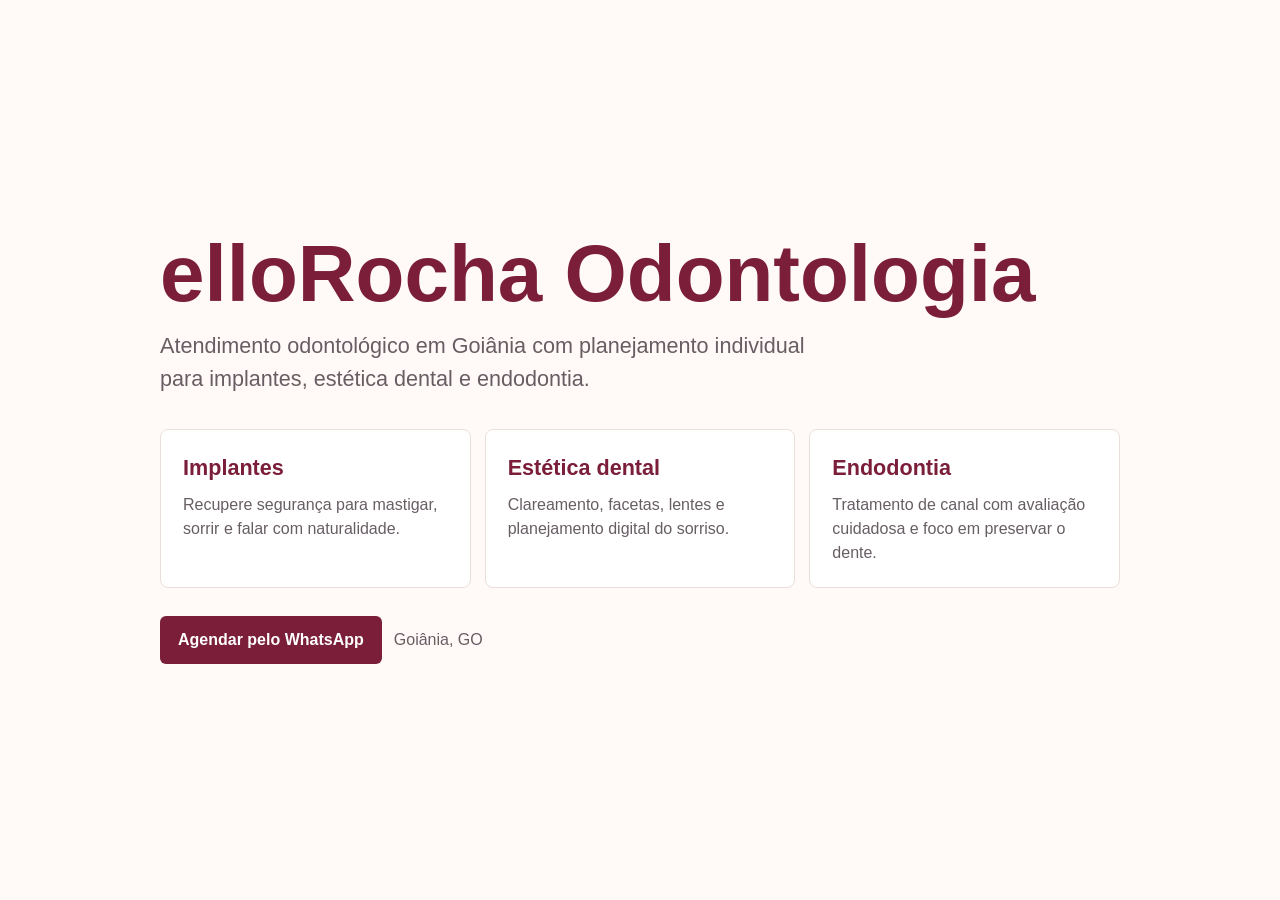
==== index.html @ 97b20702 "Initial site landing pages" ====
<!doctype html>
<html lang="pt-BR">
<head>
  <meta charset="utf-8">
  <meta name="viewport" content="width=device-width, initial-scale=1">
  <title>elloRocha Odontologia</title>
  <meta name="description" content="Clínica odontológica elloRocha. Agende sua avaliação para implantes, estética dental ou endodontia.">
  <style>
    :root {
      --wine: #7b1e3a;
      --gold: #9b8d2a;
      --ink: #211820;
      --muted: #675e64;
      --paper: #fffaf8;
      --line: #eadfdb;
    }

    * {
      box-sizing: border-box;
    }

    body {
      margin: 0;
      font-family: Arial, Helvetica, sans-serif;
      color: var(--ink);
      background: var(--paper);
      line-height: 1.5;
    }

    main {
      min-height: 100vh;
      display: grid;
      place-items: center;
      padding: 40px 20px;
    }

    .shell {
      width: min(960px, 100%);
    }

    .brand {
      color: var(--wine);
      font-size: clamp(2.25rem, 7vw, 5rem);
      line-height: .95;
      margin: 0 0 18px;
      letter-spacing: 0;
    }

    .lead {
      max-width: 680px;
      color: var(--muted);
      font-size: clamp(1.05rem, 2vw, 1.35rem);
      margin: 0 0 34px;
    }

    .grid {
      display: grid;
      grid-template-columns: repeat(3, minmax(0, 1fr));
      gap: 14px;
      margin-bottom: 28px;
    }

    .service {
      display: block;
      min-height: 150px;
      padding: 22px;
      border: 1px solid var(--line);
      border-radius: 8px;
      color: inherit;
      text-decoration: none;
      background: #fff;
    }

    .service strong {
      display: block;
      color: var(--wine);
      font-size: 1.35rem;
      margin-bottom: 8px;
    }

    .service span {
      color: var(--muted);
    }

    .actions {
      display: flex;
      flex-wrap: wrap;
      gap: 12px;
      align-items: center;
    }

    .button {
      display: inline-flex;
      min-height: 48px;
      align-items: center;
      justify-content: center;
      padding: 12px 18px;
      border-radius: 6px;
      background: var(--wine);
      color: #fff;
      font-weight: 700;
      text-decoration: none;
    }

    .address {
      color: var(--muted);
      margin: 0;
    }

    @media (max-width: 760px) {
      .grid {
        grid-template-columns: 1fr;
      }

      .service {
        min-height: auto;
      }
    }
  </style>
</head>
<body>
  <main>
    <section class="shell" aria-labelledby="titulo">
      <h1 class="brand" id="titulo">elloRocha Odontologia</h1>
      <p class="lead">Atendimento odontológico em Goiânia com planejamento individual para implantes, estética dental e endodontia.</p>

      <nav class="grid" aria-label="Tratamentos">
        <a class="service" href="implante/">
          <strong>Implantes</strong>
          <span>Recupere segurança para mastigar, sorrir e falar com naturalidade.</span>
        </a>
        <a class="service" href="estetica/">
          <strong>Estética dental</strong>
          <span>Clareamento, facetas, lentes e planejamento digital do sorriso.</span>
        </a>
        <a class="service" href="endodontia/">
          <strong>Endodontia</strong>
          <span>Tratamento de canal com avaliação cuidadosa e foco em preservar o dente.</span>
        </a>
      </nav>

      <div class="actions">
        <a class="button" href="https://wa.me/5562999555900?text=Ol%C3%A1%2C%20vim%20pelo%20site%20da%20elloRocha%20e%20quero%20agendar%20uma%20avalia%C3%A7%C3%A3o.">Agendar pelo WhatsApp</a>
        <p class="address">Goiânia, GO</p>
      </div>
    </section>
  </main>
</body>
</html>
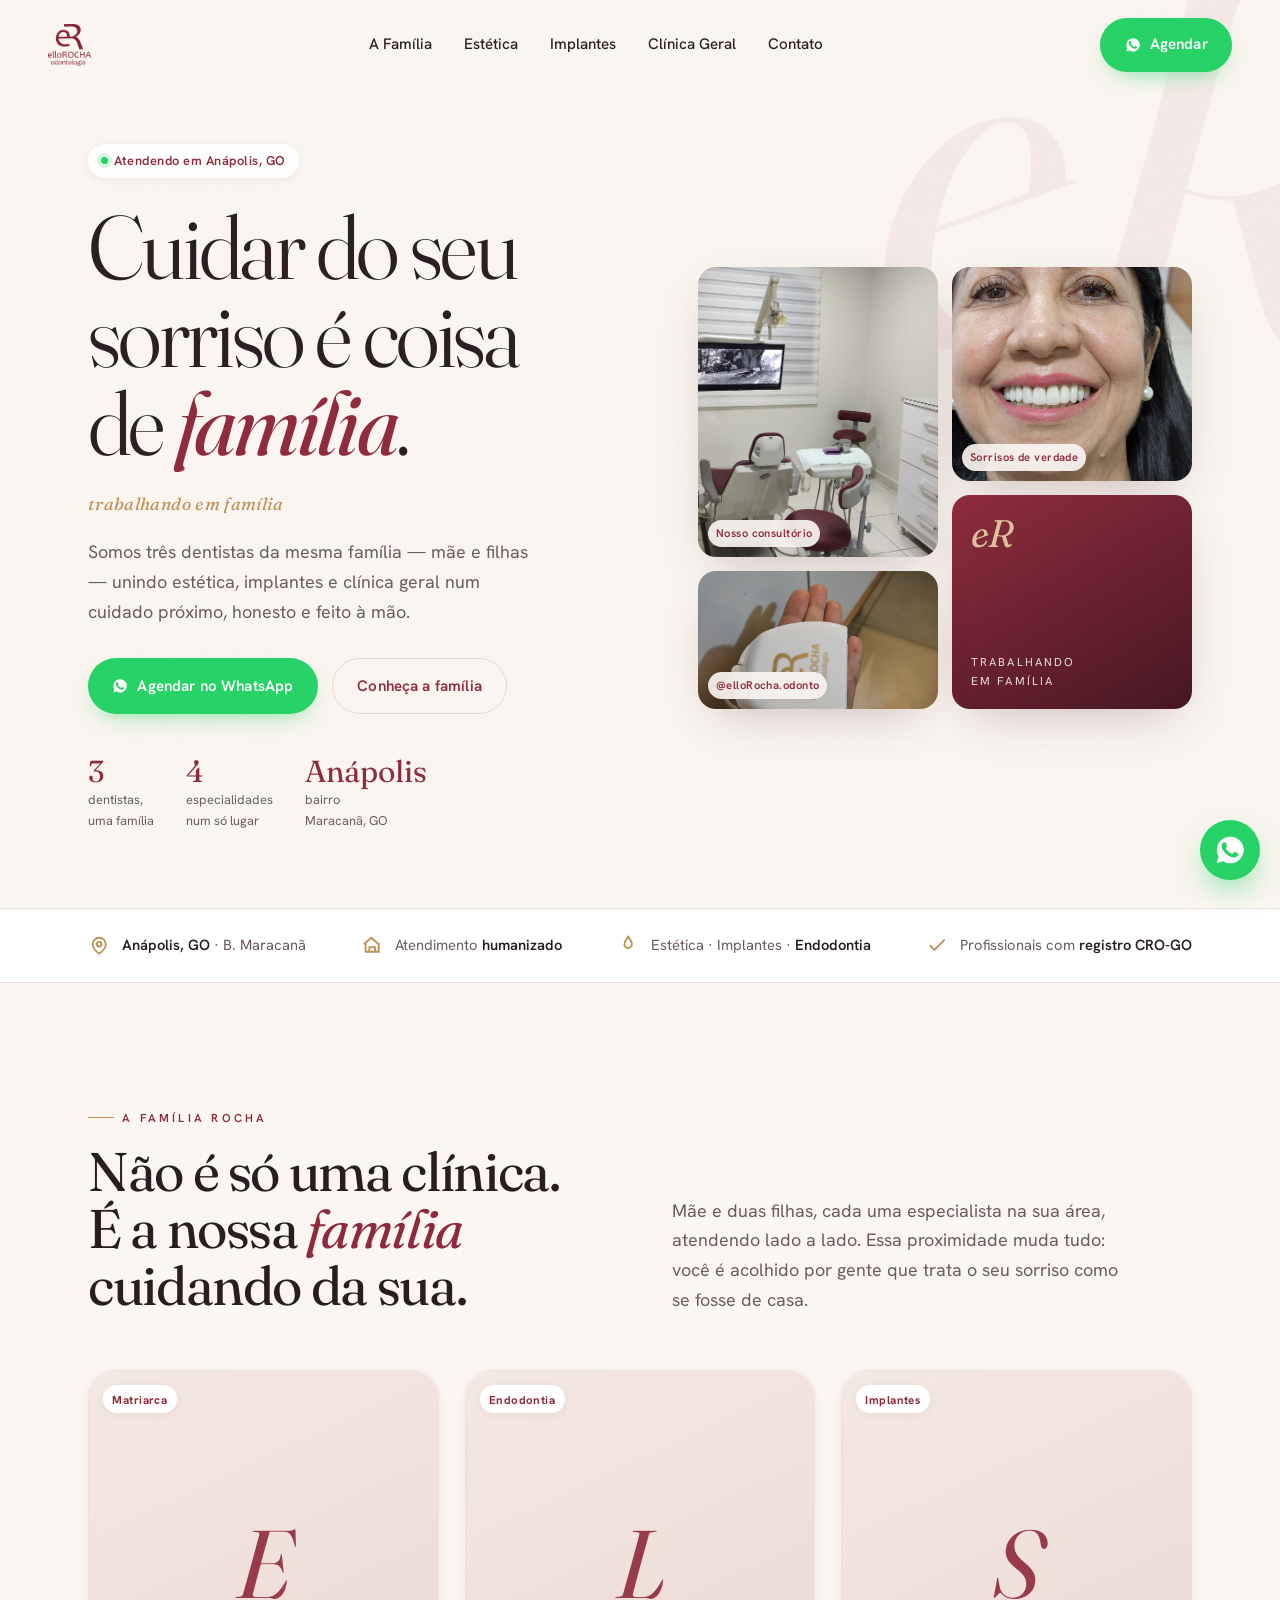
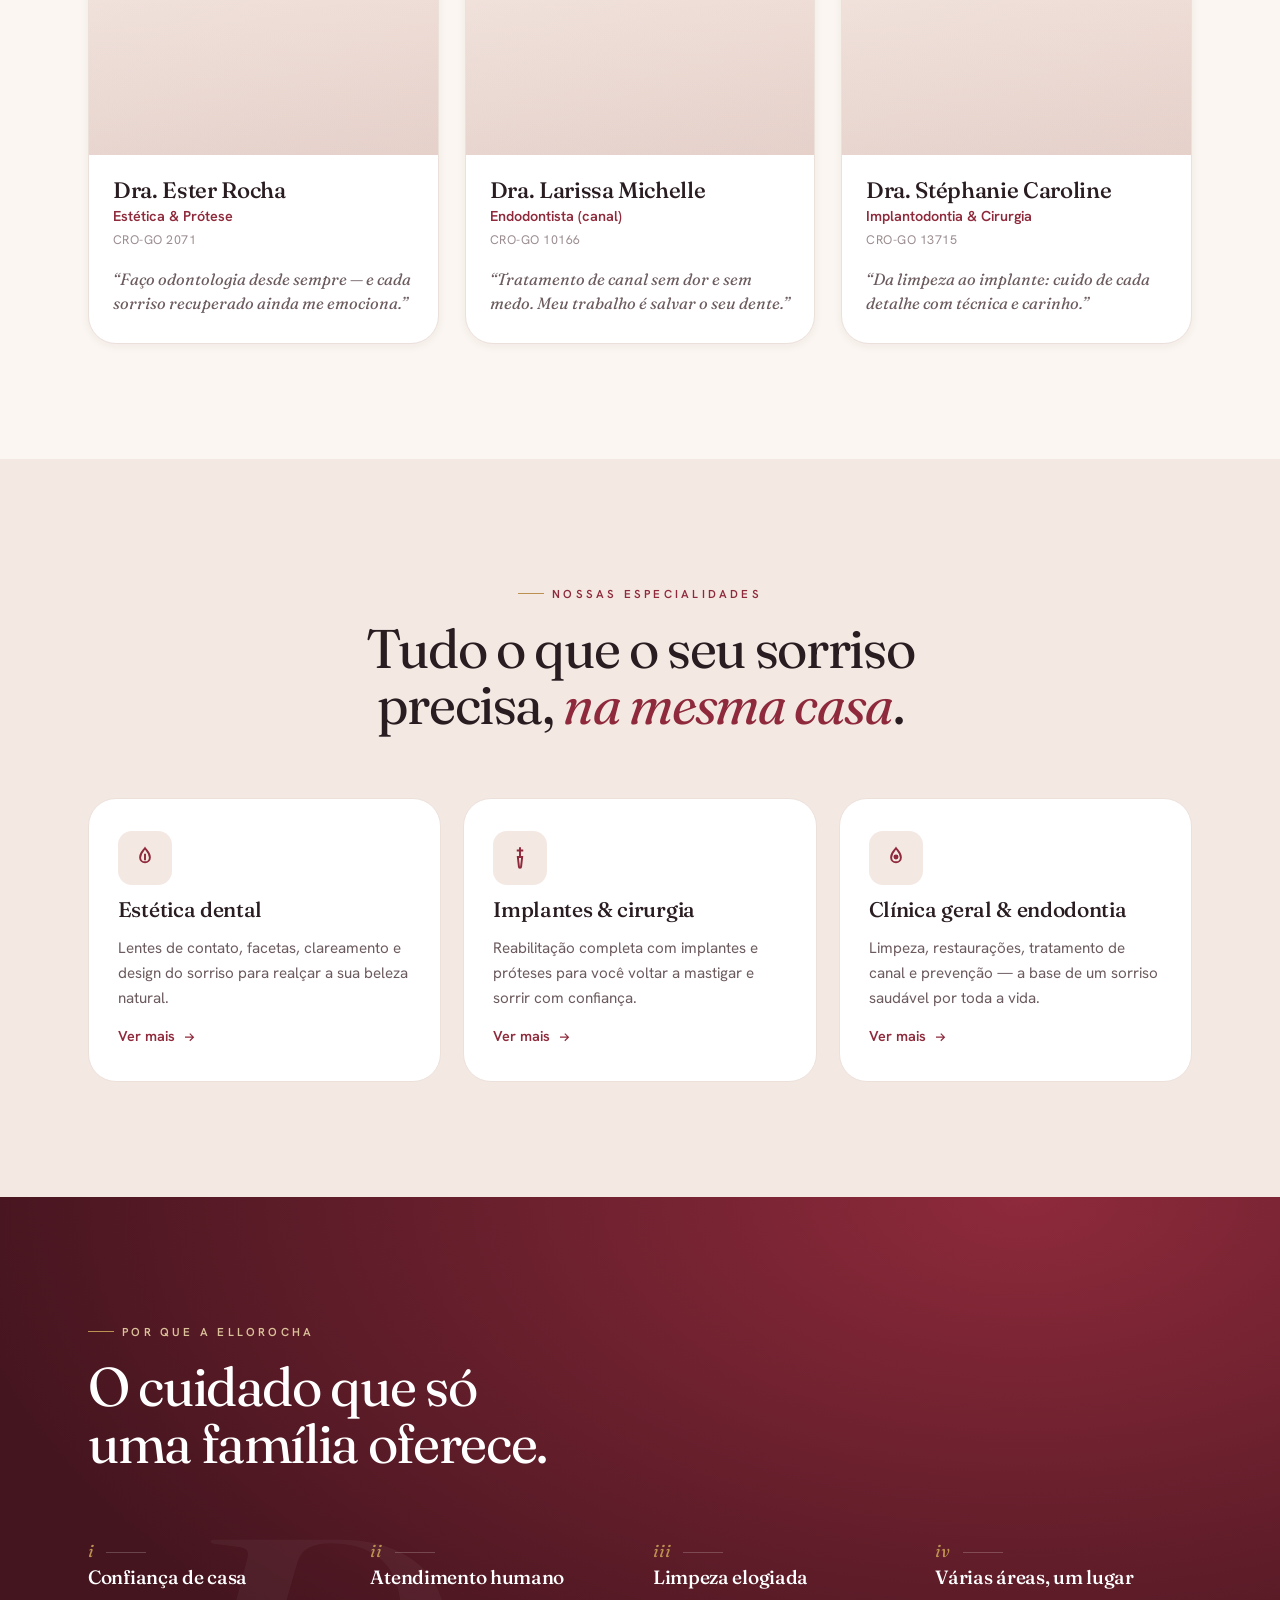
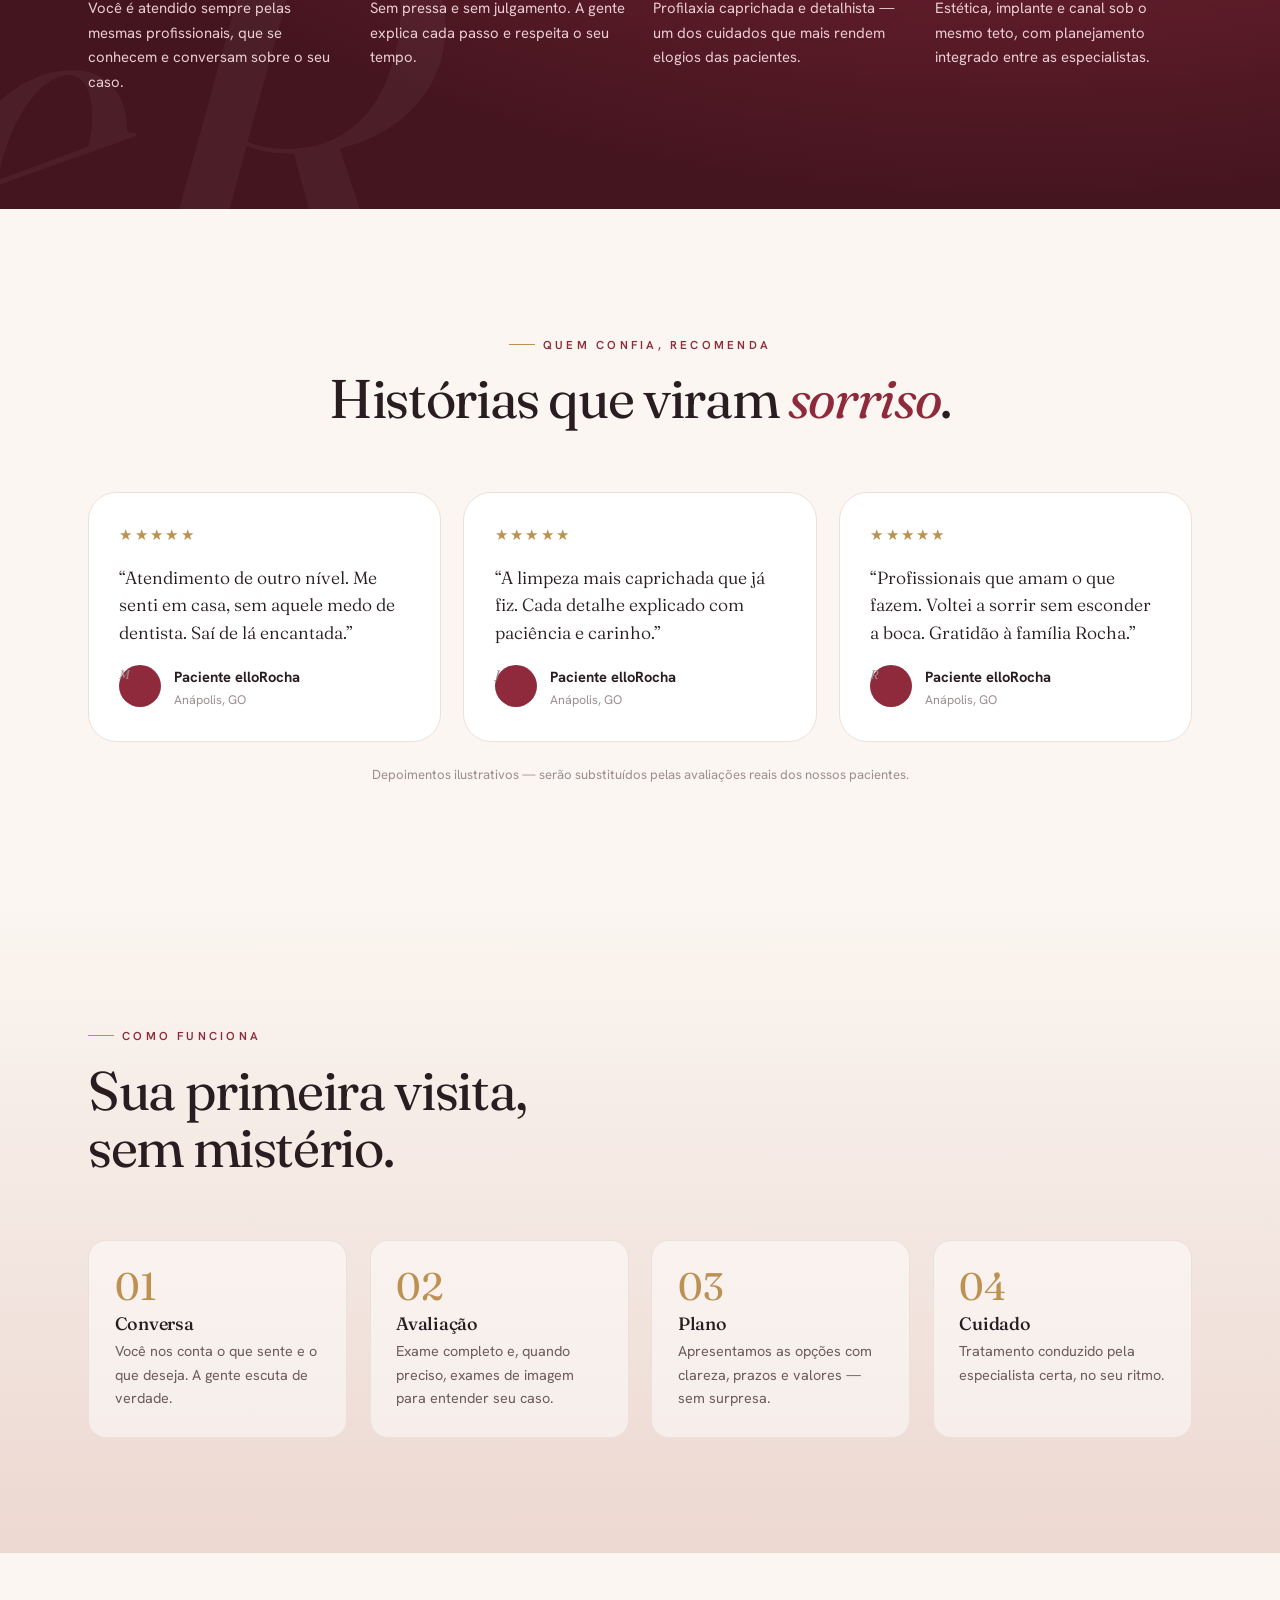
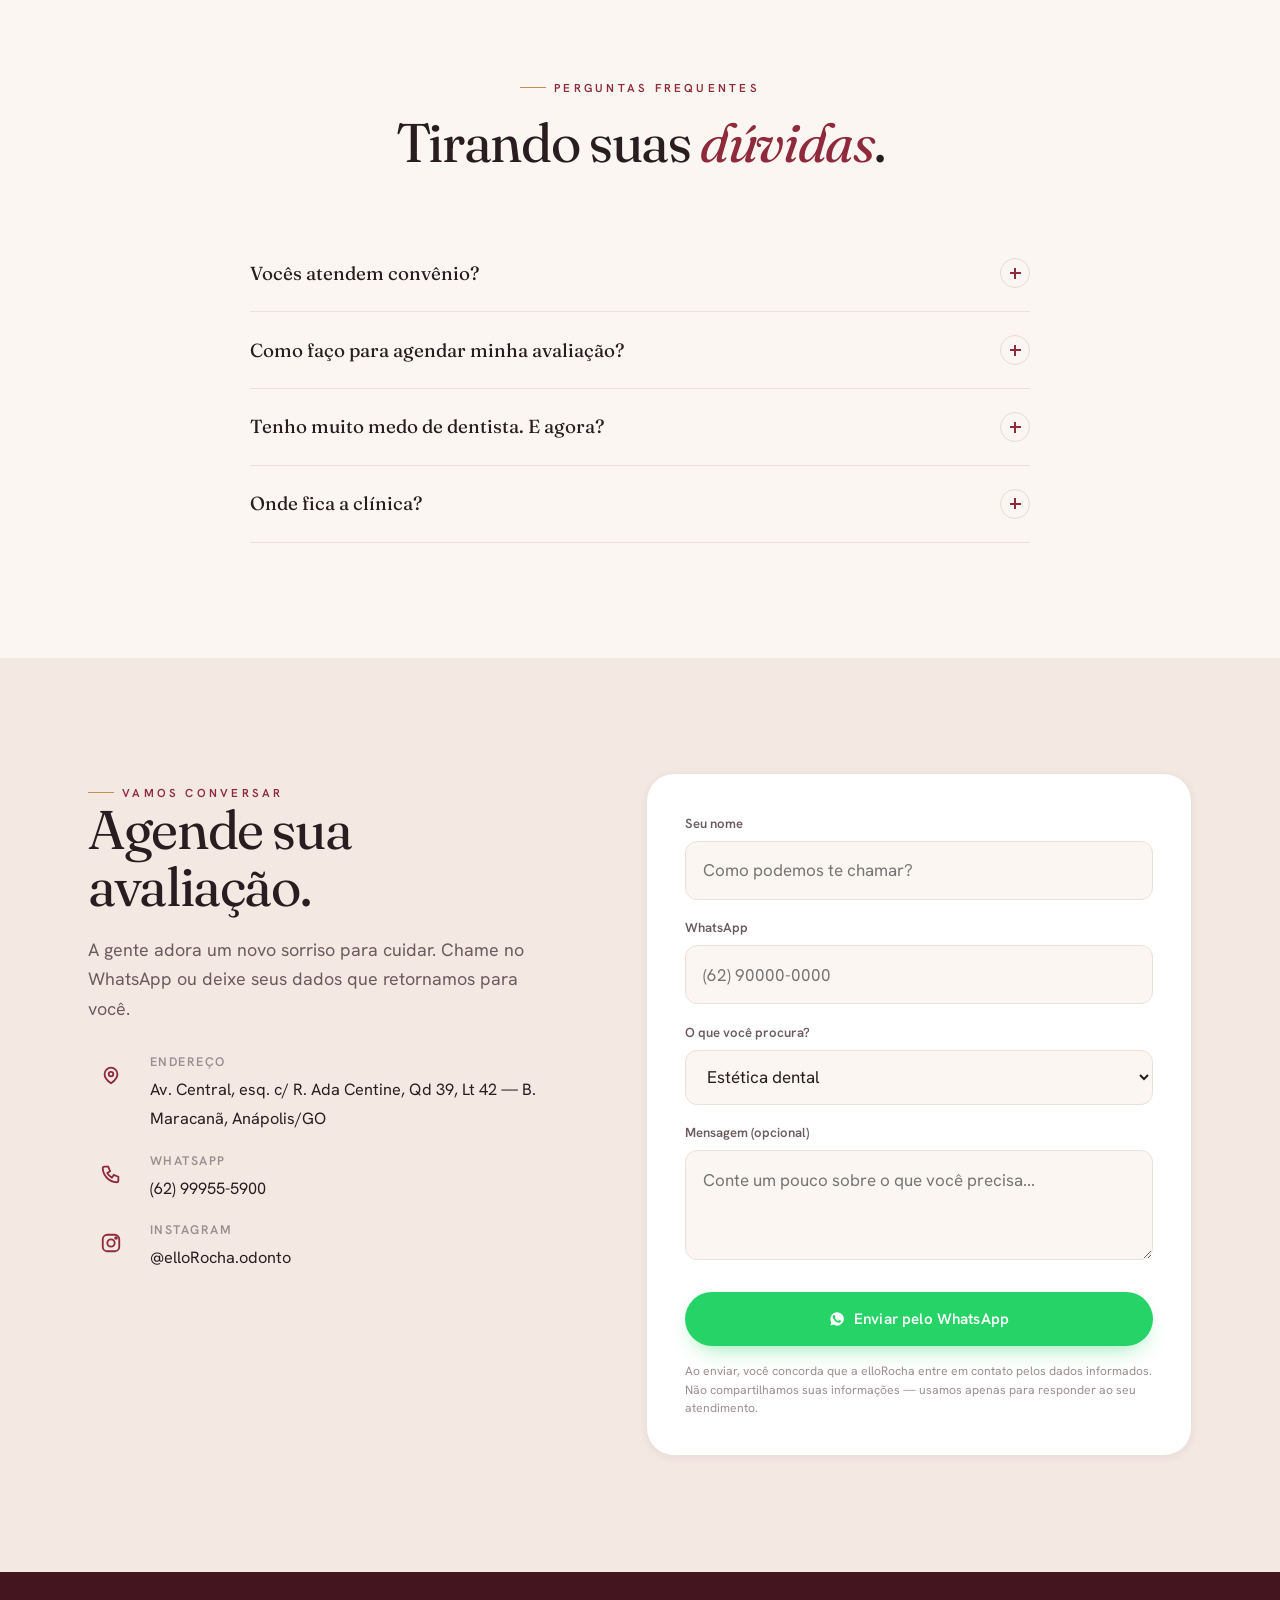
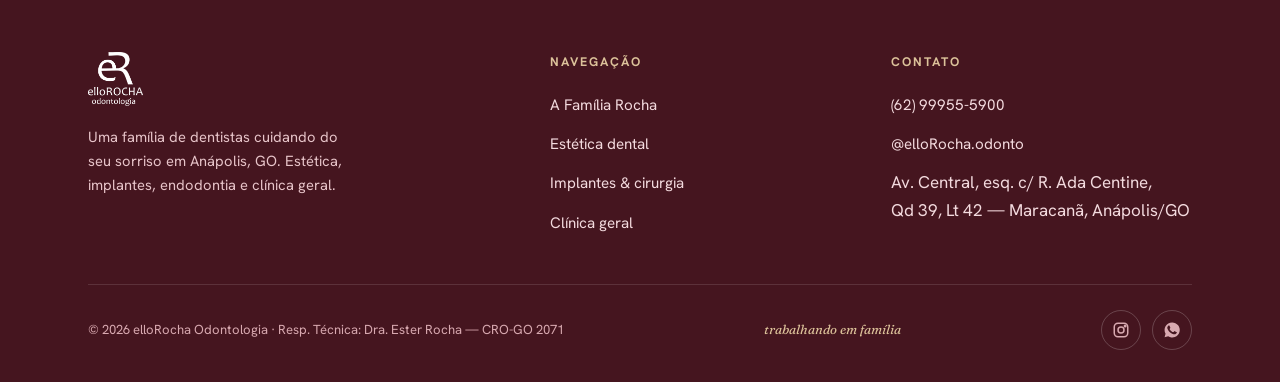
==== commit ec73e2ec: "Redesign completo do site elloRocha (boutique editorial) - Nova identidade: bordô + dourado + marfim" ====
--- a/index.html
+++ b/index.html
@@ -1,149 +1,365 @@
-<!doctype html>
+<!DOCTYPE html>
 <html lang="pt-BR">
 <head>
-  <meta charset="utf-8">
-  <meta name="viewport" content="width=device-width, initial-scale=1">
-  <title>elloRocha Odontologia</title>
-  <meta name="description" content="Clínica odontológica elloRocha. Agende sua avaliação para implantes, estética dental ou endodontia.">
-  <style>
-    :root {
-      --wine: #7b1e3a;
-      --gold: #9b8d2a;
-      --ink: #211820;
-      --muted: #675e64;
-      --paper: #fffaf8;
-      --line: #eadfdb;
-    }
-
-    * {
-      box-sizing: border-box;
-    }
-
-    body {
-      margin: 0;
-      font-family: Arial, Helvetica, sans-serif;
-      color: var(--ink);
-      background: var(--paper);
-      line-height: 1.5;
-    }
-
-    main {
-      min-height: 100vh;
-      display: grid;
-      place-items: center;
-      padding: 40px 20px;
-    }
-
-    .shell {
-      width: min(960px, 100%);
-    }
-
-    .brand {
-      color: var(--wine);
-      font-size: clamp(2.25rem, 7vw, 5rem);
-      line-height: .95;
-      margin: 0 0 18px;
-      letter-spacing: 0;
-    }
-
-    .lead {
-      max-width: 680px;
-      color: var(--muted);
-      font-size: clamp(1.05rem, 2vw, 1.35rem);
-      margin: 0 0 34px;
-    }
-
-    .grid {
-      display: grid;
-      grid-template-columns: repeat(3, minmax(0, 1fr));
-      gap: 14px;
-      margin-bottom: 28px;
-    }
-
-    .service {
-      display: block;
-      min-height: 150px;
-      padding: 22px;
-      border: 1px solid var(--line);
-      border-radius: 8px;
-      color: inherit;
-      text-decoration: none;
-      background: #fff;
-    }
-
-    .service strong {
-      display: block;
-      color: var(--wine);
-      font-size: 1.35rem;
-      margin-bottom: 8px;
-    }
-
-    .service span {
-      color: var(--muted);
-    }
-
-    .actions {
-      display: flex;
-      flex-wrap: wrap;
-      gap: 12px;
-      align-items: center;
-    }
-
-    .button {
-      display: inline-flex;
-      min-height: 48px;
-      align-items: center;
-      justify-content: center;
-      padding: 12px 18px;
-      border-radius: 6px;
-      background: var(--wine);
-      color: #fff;
-      font-weight: 700;
-      text-decoration: none;
-    }
-
-    .address {
-      color: var(--muted);
-      margin: 0;
-    }
-
-    @media (max-width: 760px) {
-      .grid {
-        grid-template-columns: 1fr;
-      }
-
-      .service {
-        min-height: auto;
-      }
-    }
-  </style>
+<meta charset="UTF-8">
+<meta name="viewport" content="width=device-width, initial-scale=1">
+<title>elloRocha Odontologia — Cuidado de família em Anápolis, GO</title>
+<meta name="description" content="elloRocha Odontologia: a família Rocha cuidando do seu sorriso em Anápolis. Estética dental, implantes, endodontia e clínica geral com atendimento humanizado.">
+<link rel="canonical" href="https://ellorocha.com.br/">
+<meta property="og:type" content="website">
+<meta property="og:title" content="elloRocha Odontologia — trabalhando em família">
+<meta property="og:description" content="Estética, implantes e clínica geral em Anápolis. Uma família de dentistas cuidando do seu sorriso.">
+<meta property="og:image" content="https://ellorocha.com.br/assets/img/logo-bordo.png">
+<meta property="og:locale" content="pt_BR">
+<link rel="icon" href="assets/img/favicon.svg" type="image/svg+xml">
+<link rel="preconnect" href="https://fonts.googleapis.com">
+<link rel="preconnect" href="https://fonts.gstatic.com" crossorigin>
+<link href="https://fonts.googleapis.com/css2?family=Fraunces:ital,opsz,wght@0,9..144,300..600;1,9..144,300..500&family=Hanken+Grotesk:wght@400;500;600;700&display=swap" rel="stylesheet">
+<link rel="stylesheet" href="assets/css/styles.css">
+<script type="application/ld+json">
+{
+  "@context":"https://schema.org",
+  "@type":"Dentist",
+  "name":"elloRocha Odontologia",
+  "image":"https://ellorocha.com.br/assets/img/logo-bordo.png",
+  "url":"https://ellorocha.com.br/",
+  "telephone":"+5562999555900",
+  "address":{
+    "@type":"PostalAddress",
+    "streetAddress":"Av. Central, esq. c/ R. Ada Centine, Qd 39, Lt 42, B. Maracanã",
+    "addressLocality":"Anápolis",
+    "addressRegion":"GO",
+    "addressCountry":"BR"
+  },
+  "medicalSpecialty":["Cosmetic Dentistry","Oral Surgery","Endodontics"],
+  "sameAs":["https://instagram.com/elloRocha.odonto"]
+}
+</script>
 </head>
 <body>
-  <main>
-    <section class="shell" aria-labelledby="titulo">
-      <h1 class="brand" id="titulo">elloRocha Odontologia</h1>
-      <p class="lead">Atendimento odontológico em Goiânia com planejamento individual para implantes, estética dental e endodontia.</p>
-
-      <nav class="grid" aria-label="Tratamentos">
-        <a class="service" href="implante/">
-          <strong>Implantes</strong>
-          <span>Recupere segurança para mastigar, sorrir e falar com naturalidade.</span>
+
+<!-- ===================== NAV ===================== -->
+<header class="nav" id="nav">
+  <a class="nav__brand" href="index.html" aria-label="elloRocha — início">
+    <img src="assets/img/logo-bordo.png" alt="elloRocha Odontologia">
+  </a>
+  <nav class="nav__links" aria-label="Principal">
+    <a href="a-familia.html">A Família</a>
+    <a href="estetica.html">Estética</a>
+    <a href="implantes.html">Implantes</a>
+    <a href="clinica-geral.html">Clínica Geral</a>
+    <a href="index.html#contato">Contato</a>
+  </nav>
+  <div class="nav__cta">
+    <a class="btn btn--wz" href="https://wa.me/5562999555900?text=Ol%C3%A1!%20Gostaria%20de%20agendar%20uma%20avalia%C3%A7%C3%A3o%20na%20elloRocha." target="_blank" rel="noopener">
+      <svg viewBox="0 0 24 24" fill="currentColor" aria-hidden="true"><path d="M12 2a10 10 0 0 0-8.6 15l-1.3 4.7 4.8-1.3A10 10 0 1 0 12 2Zm5.8 14.2c-.2.7-1.4 1.3-2 1.4-.5.1-1.2.1-1.9-.1-.4-.1-1-.3-1.8-.6-3-1.3-5-4.4-5.1-4.6-.2-.2-1.3-1.7-1.3-3.2 0-1.5.8-2.3 1.1-2.6.3-.3.6-.4.8-.4h.6c.2 0 .4 0 .6.5l.9 2.1c.1.2.1.4 0 .6l-.4.6-.3.3c-.2.2-.3.4-.1.7.2.3.9 1.4 1.9 2.3 1.3 1.1 2.3 1.5 2.6 1.6.3.1.5.1.7-.1l.9-1.1c.2-.3.4-.2.7-.1l2 1c.3.1.5.2.6.3.1.2.1.7-.1 1.5Z"/></svg>
+      Agendar
+    </a>
+    <button class="nav__burger" aria-label="Abrir menu" aria-expanded="false" aria-controls="nav"><span></span></button>
+  </div>
+</header>
+
+<main>
+<!-- ===================== HERO ===================== -->
+<section class="hero">
+  <span class="monogram-bg" style="top:-6rem;right:-6rem;" aria-hidden="true">eR</span>
+  <div class="container hero__grid">
+    <div class="hero__copy" data-reveal>
+      <span class="hero__badge"><span class="dot"></span> Atendendo em Anápolis, GO</span>
+      <h1 class="display">Cuidar do seu<br>sorriso é coisa<br>de <span class="accent"><em>família</em></span>.</h1>
+      <p class="hero__tagline">trabalhando em família</p>
+      <p class="lead">Somos três dentistas da mesma família — mãe e filhas — unindo estética, implantes e clínica geral num cuidado próximo, honesto e feito à mão.</p>
+      <div class="hero__actions">
+        <a class="btn btn--wz" href="https://wa.me/5562999555900?text=Ol%C3%A1!%20Gostaria%20de%20agendar%20uma%20avalia%C3%A7%C3%A3o%20na%20elloRocha." target="_blank" rel="noopener">
+          <svg viewBox="0 0 24 24" fill="currentColor" aria-hidden="true"><path d="M12 2a10 10 0 0 0-8.6 15l-1.3 4.7 4.8-1.3A10 10 0 1 0 12 2Zm5.8 14.2c-.2.7-1.4 1.3-2 1.4-.5.1-1.2.1-1.9-.1-.4-.1-1-.3-1.8-.6-3-1.3-5-4.4-5.1-4.6-.2-.2-1.3-1.7-1.3-3.2 0-1.5.8-2.3 1.1-2.6.3-.3.6-.4.8-.4h.6c.2 0 .4 0 .6.5l.9 2.1c.1.2.1.4 0 .6l-.4.6-.3.3c-.2.2-.3.4-.1.7.2.3.9 1.4 1.9 2.3 1.3 1.1 2.3 1.5 2.6 1.6.3.1.5.1.7-.1l.9-1.1c.2-.3.4-.2.7-.1l2 1c.3.1.5.2.6.3.1.2.1.7-.1 1.5Z"/></svg>
+          Agendar no WhatsApp
         </a>
-        <a class="service" href="estetica/">
-          <strong>Estética dental</strong>
-          <span>Clareamento, facetas, lentes e planejamento digital do sorriso.</span>
-        </a>
-        <a class="service" href="endodontia/">
-          <strong>Endodontia</strong>
-          <span>Tratamento de canal com avaliação cuidadosa e foco em preservar o dente.</span>
-        </a>
-      </nav>
-
-      <div class="actions">
-        <a class="button" href="https://wa.me/5562999555900?text=Ol%C3%A1%2C%20vim%20pelo%20site%20da%20elloRocha%20e%20quero%20agendar%20uma%20avalia%C3%A7%C3%A3o.">Agendar pelo WhatsApp</a>
-        <p class="address">Goiânia, GO</p>
-      </div>
-    </section>
-  </main>
+        <a class="btn btn--ghost" href="a-familia.html">Conheça a família</a>
+      </div>
+      <div class="hero__proof">
+        <div><div class="num">3</div><div class="lbl">dentistas,<br>uma família</div></div>
+        <div><div class="num">4</div><div class="lbl">especialidades<br>num só lugar</div></div>
+        <div><div class="num">Anápolis</div><div class="lbl">bairro<br>Maracanã, GO</div></div>
+      </div>
+    </div>
+
+    <div class="hero__media" data-reveal data-delay="2">
+      <div class="collage">
+        <figure class="c1"><img src="assets/img/clinica.jpg" alt="Consultório da elloRocha em Anápolis"><figcaption>Nosso consultório</figcaption></figure>
+        <figure class="c2"><img src="assets/img/sorriso-1.jpg" alt="Paciente sorrindo após tratamento"><figcaption>Sorrisos de verdade</figcaption></figure>
+        <figure class="c3 tile" aria-hidden="true">
+          <span class="er">eR</span>
+          <small>trabalhando<br>em família</small>
+        </figure>
+        <figure class="c4"><img src="assets/img/brinde.jpg" alt="Porta-fio dental da marca elloRocha"><figcaption>@elloRocha.odonto</figcaption></figure>
+      </div>
+    </div>
+  </div>
+</section>
+
+<!-- ===================== TRUST ===================== -->
+<section class="trust">
+  <div class="container trust__row">
+    <div class="trust__item"><svg viewBox="0 0 24 24" fill="none" stroke="currentColor" stroke-width="2"><path d="M12 21s-7-4.35-7-10a7 7 0 0 1 14 0c0 5.65-7 10-7 10Z"/><circle cx="12" cy="11" r="2.5"/></svg> <span><strong>Anápolis, GO</strong> · B. Maracanã</span></div>
+    <div class="trust__item"><svg viewBox="0 0 24 24" fill="none" stroke="currentColor" stroke-width="2"><path d="M3 11l8-7 8 7"/><path d="M5 10v9h14v-9"/><path d="M9 19v-5h6v5"/></svg> <span>Atendimento <strong>humanizado</strong></span></div>
+    <div class="trust__item"><svg viewBox="0 0 24 24" fill="none" stroke="currentColor" stroke-width="2"><path d="M12 3c2 3 4 4.5 4 8a4 4 0 0 1-8 0c0-3.5 2-5 4-8Z"/></svg> <span>Estética · Implantes · <strong>Endodontia</strong></span></div>
+    <div class="trust__item"><svg viewBox="0 0 24 24" fill="none" stroke="currentColor" stroke-width="2"><path d="M20 6 9 17l-5-5"/></svg> <span>Profissionais com <strong>registro CRO-GO</strong></span></div>
+  </div>
+</section>
+
+<!-- ===================== FAMÍLIA ===================== -->
+<section class="section" id="familia">
+  <div class="container">
+    <div class="family-intro">
+      <div class="head" data-reveal style="margin-bottom:0">
+        <span class="eyebrow">A família Rocha</span>
+        <h2 class="section-title">Não é só uma clínica.<br>É a nossa <em>família</em> cuidando da sua.</h2>
+      </div>
+      <p class="lead" data-reveal data-delay="1">Mãe e duas filhas, cada uma especialista na sua área, atendendo lado a lado. Essa proximidade muda tudo: você é acolhido por gente que trata o seu sorriso como se fosse de casa.</p>
+    </div>
+
+    <div class="family-grid">
+      <!-- Dra. Ester -->
+      <article class="doc-card" data-reveal data-delay="1">
+        <div class="doc-card__photo">
+          <span class="doc-card__tag">Matriarca</span>
+          <span class="doc-card__mono">E</span>
+          <!-- FASE 2: substituir o monograma pela foto -> <img src="assets/img/dra-ester.jpg" alt="Dra. Ester Rocha"> -->
+        </div>
+        <div class="doc-card__body">
+          <h3>Dra. Ester Rocha</h3>
+          <p class="doc-card__role">Estética &amp; Prótese</p>
+          <p class="doc-card__cro">CRO-GO 2071</p>
+          <p class="doc-card__quote">“Faço odontologia desde sempre — e cada sorriso recuperado ainda me emociona.”</p>
+        </div>
+      </article>
+      <!-- Dra. Larissa -->
+      <article class="doc-card" data-reveal data-delay="2">
+        <div class="doc-card__photo">
+          <span class="doc-card__tag">Endodontia</span>
+          <span class="doc-card__mono">L</span>
+        </div>
+        <div class="doc-card__body">
+          <h3>Dra. Larissa Michelle</h3>
+          <p class="doc-card__role">Endodontista (canal)</p>
+          <p class="doc-card__cro">CRO-GO 10166</p>
+          <p class="doc-card__quote">“Tratamento de canal sem dor e sem medo. Meu trabalho é salvar o seu dente.”</p>
+        </div>
+      </article>
+      <!-- Dra. Stéphanie -->
+      <article class="doc-card" data-reveal data-delay="3">
+        <div class="doc-card__photo">
+          <span class="doc-card__tag">Implantes</span>
+          <span class="doc-card__mono">S</span>
+        </div>
+        <div class="doc-card__body">
+          <h3>Dra. Stéphanie Caroline</h3>
+          <p class="doc-card__role">Implantodontia &amp; Cirurgia</p>
+          <p class="doc-card__cro">CRO-GO 13715</p>
+          <p class="doc-card__quote">“Da limpeza ao implante: cuido de cada detalhe com técnica e carinho.”</p>
+        </div>
+      </article>
+    </div>
+  </div>
+</section>
+
+<!-- ===================== ESPECIALIDADES ===================== -->
+<section class="section section--nude" id="especialidades">
+  <div class="container">
+    <div class="head head--center" data-reveal>
+      <span class="eyebrow">Nossas especialidades</span>
+      <h2 class="section-title">Tudo o que o seu sorriso<br>precisa, <em>na mesma casa</em>.</h2>
+    </div>
+    <div class="serv-grid">
+      <article class="serv-card" data-reveal data-delay="1">
+        <div class="serv-card__ico"><svg viewBox="0 0 24 24" fill="none" stroke="currentColor" stroke-width="1.8"><path d="M12 3c2.2 3 4.5 4.8 4.5 8.5a4.5 4.5 0 0 1-9 0C7.5 7.8 9.8 6 12 3Z"/><path d="M12 8v6"/></svg></div>
+        <h3>Estética dental</h3>
+        <p>Lentes de contato, facetas, clareamento e design do sorriso para realçar a sua beleza natural.</p>
+        <a class="link-arrow" href="estetica.html">Ver mais <svg viewBox="0 0 24 24" fill="none" stroke="currentColor" stroke-width="2"><path d="M5 12h14M13 6l6 6-6 6"/></svg></a>
+      </article>
+      <article class="serv-card" data-reveal data-delay="2">
+        <div class="serv-card__ico"><svg viewBox="0 0 24 24" fill="none" stroke="currentColor" stroke-width="1.8"><path d="M12 2v9"/><path d="M9 5h6"/><path d="M10 11h4l-1 9a1 1 0 0 1-2 0Z"/></svg></div>
+        <h3>Implantes &amp; cirurgia</h3>
+        <p>Reabilitação completa com implantes e próteses para você voltar a mastigar e sorrir com confiança.</p>
+        <a class="link-arrow" href="implantes.html">Ver mais <svg viewBox="0 0 24 24" fill="none" stroke="currentColor" stroke-width="2"><path d="M5 12h14M13 6l6 6-6 6"/></svg></a>
+      </article>
+      <article class="serv-card" data-reveal data-delay="3">
+        <div class="serv-card__ico"><svg viewBox="0 0 24 24" fill="none" stroke="currentColor" stroke-width="1.8"><path d="M12 3c2.2 3 4.5 4.8 4.5 8.5a4.5 4.5 0 0 1-9 0C7.5 7.8 9.8 6 12 3Z"/><circle cx="12" cy="11" r="1.4" fill="currentColor"/></svg></div>
+        <h3>Clínica geral &amp; endodontia</h3>
+        <p>Limpeza, restaurações, tratamento de canal e prevenção — a base de um sorriso saudável por toda a vida.</p>
+        <a class="link-arrow" href="clinica-geral.html">Ver mais <svg viewBox="0 0 24 24" fill="none" stroke="currentColor" stroke-width="2"><path d="M5 12h14M13 6l6 6-6 6"/></svg></a>
+      </article>
+    </div>
+  </div>
+</section>
+
+<!-- ===================== DIFERENCIAIS ===================== -->
+<section class="section dark">
+  <span class="monogram-bg" style="bottom:-10rem;left:-4rem;color:#fff;opacity:.04;" aria-hidden="true">eR</span>
+  <div class="container">
+    <div class="head" data-reveal>
+      <span class="eyebrow">Por que a elloRocha</span>
+      <h2 class="section-title">O cuidado que só<br>uma família oferece.</h2>
+    </div>
+    <div class="feat-grid">
+      <div class="feat" data-reveal data-delay="1"><div class="feat__n">i</div><h3>Confiança de casa</h3><p>Você é atendido sempre pelas mesmas profissionais, que se conhecem e conversam sobre o seu caso.</p></div>
+      <div class="feat" data-reveal data-delay="2"><div class="feat__n">ii</div><h3>Atendimento humano</h3><p>Sem pressa e sem julgamento. A gente explica cada passo e respeita o seu tempo.</p></div>
+      <div class="feat" data-reveal data-delay="3"><div class="feat__n">iii</div><h3>Limpeza elogiada</h3><p>Profilaxia caprichada e detalhista — um dos cuidados que mais rendem elogios das pacientes.</p></div>
+      <div class="feat" data-reveal data-delay="4"><div class="feat__n">iv</div><h3>Várias áreas, um lugar</h3><p>Estética, implante e canal sob o mesmo teto, com planejamento integrado entre as especialistas.</p></div>
+    </div>
+  </div>
+</section>
+
+<!-- ===================== DEPOIMENTOS ===================== -->
+<section class="section" id="depoimentos">
+  <div class="container">
+    <div class="head head--center" data-reveal>
+      <span class="eyebrow">Quem confia, recomenda</span>
+      <h2 class="section-title">Histórias que viram <em>sorriso</em>.</h2>
+    </div>
+    <div class="testi-grid">
+      <!-- Exemplos ilustrativos — substituir pelas avaliações reais do Google -->
+      <article class="testi" data-reveal data-delay="1">
+        <div class="testi__stars">★★★★★</div>
+        <p class="testi__txt">“Atendimento de outro nível. Me senti em casa, sem aquele medo de dentista. Saí de lá encantada.”</p>
+        <div class="testi__who"><span class="testi__av">M</span><div><b>Paciente elloRocha</b><span>Anápolis, GO</span></div></div>
+      </article>
+      <article class="testi" data-reveal data-delay="2">
+        <div class="testi__stars">★★★★★</div>
+        <p class="testi__txt">“A limpeza mais caprichada que já fiz. Cada detalhe explicado com paciência e carinho.”</p>
+        <div class="testi__who"><span class="testi__av">J</span><div><b>Paciente elloRocha</b><span>Anápolis, GO</span></div></div>
+      </article>
+      <article class="testi" data-reveal data-delay="3">
+        <div class="testi__stars">★★★★★</div>
+        <p class="testi__txt">“Profissionais que amam o que fazem. Voltei a sorrir sem esconder a boca. Gratidão à família Rocha.”</p>
+        <div class="testi__who"><span class="testi__av">R</span><div><b>Paciente elloRocha</b><span>Anápolis, GO</span></div></div>
+      </article>
+    </div>
+    <p class="testi__note">Depoimentos ilustrativos — serão substituídos pelas avaliações reais dos nossos pacientes.</p>
+  </div>
+</section>
+
+<!-- ===================== PRIMEIRA CONSULTA ===================== -->
+<section class="section section--blush">
+  <div class="container">
+    <div class="head" data-reveal>
+      <span class="eyebrow">Como funciona</span>
+      <h2 class="section-title">Sua primeira visita,<br>sem mistério.</h2>
+    </div>
+    <div class="steps">
+      <div class="step" data-reveal data-delay="1"><div class="step__n"></div><h3>Conversa</h3><p>Você nos conta o que sente e o que deseja. A gente escuta de verdade.</p></div>
+      <div class="step" data-reveal data-delay="2"><div class="step__n"></div><h3>Avaliação</h3><p>Exame completo e, quando preciso, exames de imagem para entender seu caso.</p></div>
+      <div class="step" data-reveal data-delay="3"><div class="step__n"></div><h3>Plano</h3><p>Apresentamos as opções com clareza, prazos e valores — sem surpresa.</p></div>
+      <div class="step" data-reveal data-delay="4"><div class="step__n"></div><h3>Cuidado</h3><p>Tratamento conduzido pela especialista certa, no seu ritmo.</p></div>
+    </div>
+  </div>
+</section>
+
+<!-- ===================== FAQ ===================== -->
+<section class="section" id="faq">
+  <div class="container">
+    <div class="head head--center" data-reveal>
+      <span class="eyebrow">Perguntas frequentes</span>
+      <h2 class="section-title">Tirando suas <em>dúvidas</em>.</h2>
+    </div>
+    <div class="faq">
+      <div class="faq__item" data-reveal>
+        <button class="faq__q" aria-expanded="false"><span>Vocês atendem convênio?</span><span class="ic"></span></button>
+        <div class="faq__a"><p>Trabalhamos de forma particular e com condições facilitadas de pagamento. Fale com a gente no WhatsApp para conferir as opções disponíveis para o seu tratamento.</p></div>
+      </div>
+      <div class="faq__item" data-reveal>
+        <button class="faq__q" aria-expanded="false"><span>Como faço para agendar minha avaliação?</span><span class="ic"></span></button>
+        <div class="faq__a"><p>É só chamar no WhatsApp (62) 99955-5900 ou preencher o formulário aqui no site. Retornamos rapidinho para encontrar o melhor horário para você.</p></div>
+      </div>
+      <div class="faq__item" data-reveal>
+        <button class="faq__q" aria-expanded="false"><span>Tenho muito medo de dentista. E agora?</span><span class="ic"></span></button>
+        <div class="faq__a"><p>Você não está sozinho — e aqui isso é levado a sério. Nosso atendimento é humanizado, sem pressa e sem julgamento, para que cada etapa seja confortável e tranquila.</p></div>
+      </div>
+      <div class="faq__item" data-reveal>
+        <button class="faq__q" aria-expanded="false"><span>Onde fica a clínica?</span><span class="ic"></span></button>
+        <div class="faq__a"><p>Estamos na Av. Central, esquina com a R. Ada Centine, Qd 39, Lt 42, Bairro Maracanã, em Anápolis-GO.</p></div>
+      </div>
+    </div>
+  </div>
+</section>
+
+<!-- ===================== CONTATO ===================== -->
+<section class="section section--nude" id="contato">
+  <div class="container contact">
+    <div class="contact__info" data-reveal>
+      <span class="eyebrow">Vamos conversar</span>
+      <h2 class="section-title">Agende sua avaliação.</h2>
+      <p class="lead">A gente adora um novo sorriso para cuidar. Chame no WhatsApp ou deixe seus dados que retornamos para você.</p>
+      <ul class="info-list">
+        <li><span class="ic"><svg viewBox="0 0 24 24" fill="none" stroke="currentColor" stroke-width="2"><path d="M12 21s-7-4.35-7-10a7 7 0 0 1 14 0c0 5.65-7 10-7 10Z"/><circle cx="12" cy="11" r="2.5"/></svg></span><div><b>Endereço</b><span>Av. Central, esq. c/ R. Ada Centine, Qd 39, Lt 42 — B. Maracanã, Anápolis/GO</span></div></li>
+        <li><span class="ic"><svg viewBox="0 0 24 24" fill="none" stroke="currentColor" stroke-width="2"><path d="M5 4h4l2 5-3 2a12 12 0 0 0 5 5l2-3 5 2v4a2 2 0 0 1-2 2A16 16 0 0 1 3 6a2 2 0 0 1 2-2Z"/></svg></span><div><b>WhatsApp</b><a href="https://wa.me/5562999555900" target="_blank" rel="noopener">(62) 99955-5900</a></div></li>
+        <li><span class="ic"><svg viewBox="0 0 24 24" fill="none" stroke="currentColor" stroke-width="2"><rect x="3" y="3" width="18" height="18" rx="5"/><circle cx="12" cy="12" r="4"/><circle cx="17.5" cy="6.5" r="1" fill="currentColor"/></svg></span><div><b>Instagram</b><a href="https://instagram.com/elloRocha.odonto" target="_blank" rel="noopener">@elloRocha.odonto</a></div></li>
+      </ul>
+    </div>
+    <form class="form-card" data-contact data-reveal data-delay="1">
+      <div class="field"><label for="nome">Seu nome</label><input id="nome" name="nome" type="text" placeholder="Como podemos te chamar?" required></div>
+      <div class="field"><label for="tel">WhatsApp</label><input id="tel" name="tel" type="tel" placeholder="(62) 90000-0000"></div>
+      <div class="field"><label for="assunto">O que você procura?</label>
+        <select id="assunto" name="assunto">
+          <option>Estética dental</option>
+          <option>Implantes &amp; cirurgia</option>
+          <option>Tratamento de canal</option>
+          <option>Limpeza / clínica geral</option>
+          <option>Ainda não sei, quero avaliar</option>
+        </select>
+      </div>
+      <div class="field"><label for="msg">Mensagem (opcional)</label><textarea id="msg" name="msg" placeholder="Conte um pouco sobre o que você precisa..."></textarea></div>
+      <button class="btn btn--wz" type="submit">
+        <svg viewBox="0 0 24 24" fill="currentColor" aria-hidden="true"><path d="M12 2a10 10 0 0 0-8.6 15l-1.3 4.7 4.8-1.3A10 10 0 1 0 12 2Zm5.8 14.2c-.2.7-1.4 1.3-2 1.4-.5.1-1.2.1-1.9-.1-.4-.1-1-.3-1.8-.6-3-1.3-5-4.4-5.1-4.6-.2-.2-1.3-1.7-1.3-3.2 0-1.5.8-2.3 1.1-2.6.3-.3.6-.4.8-.4h.6c.2 0 .4 0 .6.5l.9 2.1c.1.2.1.4 0 .6l-.4.6-.3.3c-.2.2-.3.4-.1.7.2.3.9 1.4 1.9 2.3 1.3 1.1 2.3 1.5 2.6 1.6.3.1.5.1.7-.1l.9-1.1c.2-.3.4-.2.7-.1l2 1c.3.1.5.2.6.3.1.2.1.7-.1 1.5Z"/></svg>
+        Enviar pelo WhatsApp
+      </button>
+      <p class="lgpd">Ao enviar, você concorda que a elloRocha entre em contato pelos dados informados. Não compartilhamos suas informações — usamos apenas para responder ao seu atendimento.</p>
+    </form>
+  </div>
+</section>
+</main>
+
+<!-- ===================== RODAPÉ ===================== -->
+<footer class="footer">
+  <div class="container">
+    <div class="footer__top">
+      <div>
+        <img src="assets/img/logo-branco.png" alt="elloRocha Odontologia">
+        <p>Uma família de dentistas cuidando do seu sorriso em Anápolis, GO. Estética, implantes, endodontia e clínica geral.</p>
+      </div>
+      <div>
+        <h4>Navegação</h4>
+        <ul>
+          <li><a href="a-familia.html">A Família Rocha</a></li>
+          <li><a href="estetica.html">Estética dental</a></li>
+          <li><a href="implantes.html">Implantes &amp; cirurgia</a></li>
+          <li><a href="clinica-geral.html">Clínica geral</a></li>
+        </ul>
+      </div>
+      <div>
+        <h4>Contato</h4>
+        <ul>
+          <li><a href="https://wa.me/5562999555900" target="_blank" rel="noopener">(62) 99955-5900</a></li>
+          <li><a href="https://instagram.com/elloRocha.odonto" target="_blank" rel="noopener">@elloRocha.odonto</a></li>
+          <li><span>Av. Central, esq. c/ R. Ada Centine,<br>Qd 39, Lt 42 — Maracanã, Anápolis/GO</span></li>
+        </ul>
+      </div>
+    </div>
+    <div class="footer__bottom">
+      <span>© <span data-year>2026</span> elloRocha Odontologia · Resp. Técnica: Dra. Ester Rocha — CRO-GO 2071</span>
+      <span class="tag">trabalhando em família</span>
+      <div class="footer__social">
+        <a href="https://instagram.com/elloRocha.odonto" target="_blank" rel="noopener" aria-label="Instagram"><svg viewBox="0 0 24 24" fill="none" stroke="currentColor" stroke-width="2"><rect x="3" y="3" width="18" height="18" rx="5"/><circle cx="12" cy="12" r="4"/><circle cx="17.5" cy="6.5" r="1" fill="currentColor"/></svg></a>
+        <a href="https://wa.me/5562999555900" target="_blank" rel="noopener" aria-label="WhatsApp"><svg viewBox="0 0 24 24" fill="currentColor"><path d="M12 2a10 10 0 0 0-8.6 15l-1.3 4.7 4.8-1.3A10 10 0 1 0 12 2Zm5.8 14.2c-.2.7-1.4 1.3-2 1.4-.5.1-1.2.1-1.9-.1-.4-.1-1-.3-1.8-.6-3-1.3-5-4.4-5.1-4.6-.2-.2-1.3-1.7-1.3-3.2 0-1.5.8-2.3 1.1-2.6.3-.3.6-.4.8-.4h.6c.2 0 .4 0 .6.5l.9 2.1c.1.2.1.4 0 .6l-.4.6-.3.3c-.2.2-.3.4-.1.7.2.3.9 1.4 1.9 2.3 1.3 1.1 2.3 1.5 2.6 1.6.3.1.5.1.7-.1l.9-1.1c.2-.3.4-.2.7-.1l2 1c.3.1.5.2.6.3.1.2.1.7-.1 1.5Z"/></svg></a>
+      </div>
+    </div>
+  </div>
+</footer>
+
+<a class="wz-float" href="https://wa.me/5562999555900?text=Ol%C3%A1!%20Gostaria%20de%20agendar%20uma%20avalia%C3%A7%C3%A3o%20na%20elloRocha." target="_blank" rel="noopener" aria-label="Falar no WhatsApp">
+  <svg viewBox="0 0 24 24" fill="currentColor"><path d="M12 2a10 10 0 0 0-8.6 15l-1.3 4.7 4.8-1.3A10 10 0 1 0 12 2Zm5.8 14.2c-.2.7-1.4 1.3-2 1.4-.5.1-1.2.1-1.9-.1-.4-.1-1-.3-1.8-.6-3-1.3-5-4.4-5.1-4.6-.2-.2-1.3-1.7-1.3-3.2 0-1.5.8-2.3 1.1-2.6.3-.3.6-.4.8-.4h.6c.2 0 .4 0 .6.5l.9 2.1c.1.2.1.4 0 .6l-.4.6-.3.3c-.2.2-.3.4-.1.7.2.3.9 1.4 1.9 2.3 1.3 1.1 2.3 1.5 2.6 1.6.3.1.5.1.7-.1l.9-1.1c.2-.3.4-.2.7-.1l2 1c.3.1.5.2.6.3.1.2.1.7-.1 1.5Z"/></svg>
+</a>
+
+<script src="assets/js/main.js"></script>
 </body>
 </html>
--- a/assets/css/styles.css
+++ b/assets/css/styles.css
@@ -0,0 +1,449 @@
+/* =====================================================================
+   elloRocha odontologia — sistema visual
+   Boutique editorial · bordô + dourado + marfim
+   Fonts: Fraunces (display) + Hanken Grotesk (corpo)
+   ===================================================================== */
+
+/* ---------- Tokens ---------- */
+:root{
+  /* cor */
+  --bordo:      #8e2a3b;
+  --bordo-dk:   #6b1f2d;
+  --bordo-deep: #45151f;
+  --champagne:  #bd9152;
+  --champagne-lt:#dcc29a;
+  --nude:       #f4e8e3;
+  --blush:      #ecd8d1;
+  --marfim:     #fbf6f1;
+  --paper:      #ffffff;
+  --ink:        #2a1d21;
+  --mid:        #6c5b5e;
+  --muted:      #9c8e90;
+  --linha:      #ece0da;
+  --wz:         #25d366;
+
+  /* tipografia */
+  --serif: "Fraunces", "Georgia", serif;
+  --sans:  "Hanken Grotesk", -apple-system, BlinkMacSystemFont, sans-serif;
+
+  /* medidas */
+  --container: 1200px;
+  --gutter: clamp(1.25rem, 4vw, 3rem);
+  --radius: 18px;
+  --radius-lg: 28px;
+
+  /* sombra */
+  --shadow-sm: 0 2px 10px rgba(69,21,31,.06);
+  --shadow:    0 18px 50px -18px rgba(69,21,31,.28);
+  --shadow-lg: 0 40px 90px -30px rgba(69,21,31,.42);
+
+  --ease: cubic-bezier(.22,.61,.36,1);
+}
+
+/* ---------- Reset ---------- */
+*,*::before,*::after{ box-sizing:border-box; margin:0; padding:0; }
+html{ scroll-behavior:smooth; -webkit-text-size-adjust:100%; }
+body{
+  font-family:var(--sans);
+  color:var(--ink);
+  background:var(--marfim);
+  line-height:1.65;
+  font-size:clamp(15.5px,.5vw + 14.5px,17px);
+  -webkit-font-smoothing:antialiased;
+  overflow-x:hidden;
+}
+img{ display:block; max-width:100%; height:auto; }
+a{ color:inherit; text-decoration:none; }
+button{ font:inherit; cursor:pointer; border:none; background:none; color:inherit; }
+ul{ list-style:none; }
+::selection{ background:var(--bordo); color:#fff; }
+
+/* grão sutil sobre o fundo inteiro */
+body::before{
+  content:""; position:fixed; inset:0; z-index:9999; pointer-events:none; opacity:.035;
+  background-image:url("data:image/svg+xml,%3Csvg xmlns='http://www.w3.org/2000/svg' width='160' height='160'%3E%3Cfilter id='n'%3E%3CfeTurbulence type='fractalNoise' baseFrequency='.8' numOctaves='2'/%3E%3C/filter%3E%3Crect width='100%25' height='100%25' filter='url(%23n)'/%3E%3C/svg%3E");
+}
+
+/* ---------- Tipografia ---------- */
+h1,h2,h3{ font-family:var(--serif); font-weight:560; line-height:1.04; letter-spacing:-.015em; color:var(--ink); }
+.display{
+  font-family:var(--serif);
+  font-weight:330;
+  font-optical-sizing:auto;
+  font-size:clamp(2.6rem,7.2vw,5.6rem);
+  line-height:.98;
+  letter-spacing:-.03em;
+}
+.display em{ font-style:italic; font-weight:430; }
+.display .accent{ color:var(--bordo); }
+
+.eyebrow{
+  font-family:var(--sans);
+  font-weight:600; font-size:.72rem; letter-spacing:.28em; text-transform:uppercase;
+  color:var(--bordo); display:inline-flex; align-items:center; gap:.7em;
+}
+.eyebrow::before{ content:""; width:26px; height:1px; background:var(--champagne); }
+
+.section-title{ font-size:clamp(2rem,4.4vw,3.4rem); font-weight:400; letter-spacing:-.025em; }
+.section-title em{ font-style:italic; color:var(--bordo); }
+.lead{ font-size:clamp(1.05rem,1.4vw,1.22rem); color:var(--mid); max-width:46ch; }
+
+/* ---------- Layout ---------- */
+.container{ width:100%; max-width:var(--container); margin-inline:auto; padding-inline:var(--gutter); }
+.section{ padding-block:clamp(4.5rem,9vw,8rem); position:relative; }
+.section--tight{ padding-block:clamp(3rem,6vw,5rem); }
+.section--nude{ background:var(--nude); }
+.section--blush{ background:linear-gradient(180deg,var(--marfim),var(--blush)); }
+.dark{ background:radial-gradient(120% 140% at 80% 0%,var(--bordo) 0%,var(--bordo-deep) 70%); color:#fdeef0; }
+.dark h1,.dark h2,.dark h3{ color:#fff; }
+.dark .lead{ color:#f0d4d8; }
+.dark .eyebrow{ color:var(--champagne-lt); }
+.dark .eyebrow::before{ background:var(--champagne); }
+
+/* ---------- Botões ---------- */
+.btn{
+  --bg:var(--bordo); --fg:#fff;
+  display:inline-flex; align-items:center; gap:.6em;
+  background:var(--bg); color:var(--fg);
+  padding:.95em 1.6em; border-radius:999px;
+  font-weight:600; font-size:.95rem; letter-spacing:.01em;
+  transition:transform .35s var(--ease), box-shadow .35s var(--ease), background .3s;
+  box-shadow:0 10px 24px -12px rgba(142,42,59,.6);
+  white-space:nowrap;
+}
+.btn:hover{ transform:translateY(-3px); box-shadow:0 18px 34px -14px rgba(142,42,59,.7); }
+.btn svg{ width:1.05em; height:1.05em; }
+.btn--wz{ --bg:var(--wz); box-shadow:0 10px 24px -12px rgba(37,211,102,.7); }
+.btn--wz:hover{ box-shadow:0 18px 34px -14px rgba(37,211,102,.75); }
+.btn--ghost{ --bg:transparent; --fg:var(--bordo); box-shadow:none; border:1.5px solid var(--blush); }
+.btn--ghost:hover{ background:var(--bordo); color:#fff; border-color:var(--bordo); }
+.btn--gold{ --bg:var(--champagne); --fg:#3a2410; }
+.dark .btn--ghost{ --fg:#fff; border-color:rgba(255,255,255,.35); }
+.dark .btn--ghost:hover{ background:#fff; color:var(--bordo); }
+
+.link-arrow{ display:inline-flex; align-items:center; gap:.5em; font-weight:600; color:var(--bordo); }
+.link-arrow svg{ width:1em; height:1em; transition:transform .3s var(--ease); }
+.link-arrow:hover svg{ transform:translateX(5px); }
+
+/* ---------- Monograma decorativo ---------- */
+.monogram-bg{
+  position:absolute; font-family:var(--serif); font-weight:400; font-style:italic;
+  color:var(--bordo); opacity:.05; line-height:1; pointer-events:none; user-select:none;
+  font-size:clamp(16rem,40vw,38rem); z-index:0;
+}
+
+/* =====================================================================
+   NAV
+   ===================================================================== */
+.nav{
+  position:fixed; inset:0 0 auto 0; z-index:100;
+  display:flex; align-items:center; justify-content:space-between;
+  padding:1.1rem var(--gutter);
+  transition:background .4s var(--ease), box-shadow .4s, padding .4s;
+}
+.nav.scrolled{ background:rgba(251,246,241,.86); backdrop-filter:blur(14px); box-shadow:0 1px 0 var(--linha); padding-block:.75rem; }
+.nav__brand{ display:flex; align-items:center; gap:.6rem; z-index:2; }
+.nav__brand img{ height:42px; transition:height .4s; }
+.nav.scrolled .nav__brand img{ height:36px; }
+.nav__links{ display:flex; align-items:center; gap:2rem; }
+.nav__links a{ font-weight:500; font-size:.95rem; position:relative; color:var(--ink); }
+.nav__links a::after{ content:""; position:absolute; left:0; bottom:-5px; width:0; height:1.5px; background:var(--bordo); transition:width .3s var(--ease); }
+.nav__links a:hover::after{ width:100%; }
+.nav__cta{ display:flex; align-items:center; gap:1rem; }
+.nav__burger{ display:none; width:44px; height:44px; border-radius:50%; align-items:center; justify-content:center; }
+.nav__burger span{ display:block; width:20px; height:2px; background:var(--ink); position:relative; transition:.3s; }
+.nav__burger span::before,.nav__burger span::after{ content:""; position:absolute; left:0; width:20px; height:2px; background:var(--ink); transition:.3s; }
+.nav__burger span::before{ top:-6px; } .nav__burger span::after{ top:6px; }
+body.menu-open .nav__burger span{ background:transparent; }
+body.menu-open .nav__burger span::before{ top:0; transform:rotate(45deg); }
+body.menu-open .nav__burger span::after{ top:0; transform:rotate(-45deg); }
+
+/* =====================================================================
+   HERO
+   ===================================================================== */
+.hero{ position:relative; padding-top:clamp(8rem,16vh,11rem); padding-bottom:clamp(3rem,6vw,5rem); overflow:hidden; }
+.hero__grid{ display:grid; grid-template-columns:1.05fr .95fr; gap:clamp(2rem,5vw,4.5rem); align-items:center; position:relative; z-index:1; }
+.hero__badge{
+  display:inline-flex; align-items:center; gap:.5em; font-size:.8rem; font-weight:600;
+  letter-spacing:.04em; color:var(--bordo); background:var(--paper);
+  padding:.5em 1em; border-radius:999px; box-shadow:var(--shadow-sm); margin-bottom:1.6rem;
+}
+.hero__badge .dot{ width:7px; height:7px; border-radius:50%; background:var(--wz); box-shadow:0 0 0 4px rgba(37,211,102,.18); }
+.hero h1{ margin-bottom:1.4rem; }
+.hero__tagline{ font-family:var(--serif); font-style:italic; color:var(--champagne); font-size:1.1rem; letter-spacing:.02em; margin-bottom:1.2rem; }
+.hero__actions{ display:flex; flex-wrap:wrap; gap:.9rem; margin-top:2rem; }
+.hero__proof{ display:flex; gap:2rem; margin-top:2.6rem; flex-wrap:wrap; }
+.hero__proof .num{ font-family:var(--serif); font-size:1.9rem; color:var(--bordo); line-height:1; }
+.hero__proof .lbl{ font-size:.8rem; color:var(--mid); margin-top:.2rem; }
+
+/* colagem editorial */
+.collage{ display:grid; grid-template-columns:repeat(6,1fr); grid-auto-rows:62px; gap:14px; }
+.collage figure{ position:relative; overflow:hidden; border-radius:var(--radius); box-shadow:var(--shadow); }
+.collage img{ width:100%; height:100%; object-fit:cover; transition:transform 1.2s var(--ease); }
+.collage figure:hover img{ transform:scale(1.06); }
+.collage .c1{ grid-column:1/4; grid-row:1/5; }
+.collage .c2{ grid-column:4/7; grid-row:1/4; }
+.collage .c3{ grid-column:4/7; grid-row:4/7; }
+.collage .c4{ grid-column:1/4; grid-row:5/7; }
+.collage .tile{
+  display:flex; flex-direction:column; justify-content:space-between; padding:1.2rem;
+  background:linear-gradient(150deg,var(--bordo),var(--bordo-deep)); color:#fff;
+}
+.collage .tile .er{ font-family:var(--serif); font-style:italic; font-size:2.4rem; line-height:1; color:var(--champagne-lt); }
+.collage .tile small{ font-size:.72rem; letter-spacing:.18em; text-transform:uppercase; opacity:.85; }
+.collage figcaption{
+  position:absolute; left:10px; bottom:10px; background:rgba(251,246,241,.92);
+  color:var(--bordo); font-size:.7rem; font-weight:600; letter-spacing:.04em;
+  padding:.35em .7em; border-radius:999px; backdrop-filter:blur(4px);
+}
+
+/* =====================================================================
+   TRUST STRIP
+   ===================================================================== */
+.trust{ border-block:1px solid var(--linha); background:var(--paper); }
+.trust__row{ display:flex; flex-wrap:wrap; align-items:center; justify-content:space-between; gap:1.4rem 2.5rem; padding-block:1.5rem; }
+.trust__item{ display:flex; align-items:center; gap:.7rem; font-size:.92rem; color:var(--mid); }
+.trust__item strong{ color:var(--ink); font-weight:600; }
+.trust__item svg{ width:1.4rem; height:1.4rem; color:var(--champagne); flex:none; }
+
+/* =====================================================================
+   SECTION HEAD
+   ===================================================================== */
+.head{ max-width:640px; margin-bottom:clamp(2.5rem,5vw,4rem); }
+.head .eyebrow{ margin-bottom:1.1rem; }
+.head--center{ margin-inline:auto; text-align:center; }
+.head--center .eyebrow{ justify-content:center; }
+
+/* =====================================================================
+   FAMÍLIA
+   ===================================================================== */
+.family-intro{ display:grid; grid-template-columns:1fr 1fr; gap:clamp(2rem,5vw,4rem); align-items:end; }
+.family-grid{ display:grid; grid-template-columns:repeat(3,1fr); gap:1.6rem; margin-top:clamp(2.5rem,5vw,3.5rem); }
+.doc-card{
+  background:var(--paper); border-radius:var(--radius-lg); overflow:hidden;
+  box-shadow:var(--shadow-sm); border:1px solid var(--linha);
+  transition:transform .5s var(--ease), box-shadow .5s; position:relative;
+}
+.doc-card:hover{ transform:translateY(-8px); box-shadow:var(--shadow); }
+.doc-card__photo{
+  aspect-ratio:4/4.4; display:flex; align-items:center; justify-content:center; position:relative;
+  background:linear-gradient(155deg,var(--nude),var(--blush));
+  overflow:hidden;
+}
+.doc-card__photo img{ width:100%; height:100%; object-fit:cover; }
+.doc-card__mono{ font-family:var(--serif); font-style:italic; font-size:6rem; color:var(--bordo); opacity:.9; }
+.doc-card__photo::after{ content:""; position:absolute; inset:auto 0 0 0; height:42%; background:linear-gradient(180deg,transparent,rgba(69,21,31,.04)); }
+.doc-card__tag{ position:absolute; top:14px; left:14px; background:var(--paper); color:var(--bordo); font-size:.72rem; font-weight:700; letter-spacing:.04em; padding:.4em .8em; border-radius:999px; box-shadow:var(--shadow-sm); }
+.doc-card__body{ padding:1.5rem 1.5rem 1.7rem; }
+.doc-card__body h3{ font-size:1.4rem; font-weight:500; }
+.doc-card__role{ color:var(--bordo); font-weight:600; font-size:.9rem; margin-top:.15rem; }
+.doc-card__cro{ font-size:.78rem; color:var(--muted); letter-spacing:.04em; margin-top:.1rem; }
+.doc-card__quote{ font-family:var(--serif); font-style:italic; color:var(--mid); margin-top:1rem; font-size:1.02rem; line-height:1.5; }
+
+/* =====================================================================
+   ESPECIALIDADES
+   ===================================================================== */
+.serv-grid{ display:grid; grid-template-columns:repeat(3,1fr); gap:1.4rem; }
+.serv-card{
+  background:var(--paper); border:1px solid var(--linha); border-radius:var(--radius-lg);
+  padding:2rem 1.8rem; transition:.45s var(--ease); position:relative; overflow:hidden;
+  display:flex; flex-direction:column; gap:.9rem; min-height:240px;
+}
+.serv-card::before{ content:""; position:absolute; inset:0 0 auto 0; height:3px; background:linear-gradient(90deg,var(--champagne),var(--bordo)); transform:scaleX(0); transform-origin:left; transition:transform .5s var(--ease); }
+.serv-card:hover{ transform:translateY(-6px); box-shadow:var(--shadow); border-color:transparent; }
+.serv-card:hover::before{ transform:scaleX(1); }
+.serv-card__ico{ width:54px; height:54px; border-radius:14px; display:flex; align-items:center; justify-content:center; background:var(--nude); color:var(--bordo); }
+.serv-card__ico svg{ width:26px; height:26px; }
+.serv-card h3{ font-size:1.32rem; font-weight:500; }
+.serv-card p{ color:var(--mid); font-size:.95rem; flex:1; }
+.serv-card .link-arrow{ font-size:.9rem; }
+
+/* =====================================================================
+   DIFERENCIAIS
+   ===================================================================== */
+.feat-grid{ display:grid; grid-template-columns:repeat(4,1fr); gap:1.6rem; }
+.feat{ position:relative; padding-top:2rem; }
+.feat__n{ font-family:var(--serif); font-style:italic; font-size:1.1rem; color:var(--champagne); position:absolute; top:0; left:0; }
+.feat__n::after{ content:""; display:inline-block; width:40px; height:1px; background:var(--linha); margin-left:.7em; vertical-align:middle; }
+.feat h3{ font-size:1.2rem; font-weight:500; margin-bottom:.5rem; }
+.feat p{ color:var(--mid); font-size:.93rem; }
+.dark .feat p{ color:#e9cdd1; }
+.dark .feat__n::after{ background:rgba(255,255,255,.2); }
+
+/* =====================================================================
+   DEPOIMENTOS
+   ===================================================================== */
+.testi-grid{ display:grid; grid-template-columns:repeat(3,1fr); gap:1.4rem; }
+.testi{ background:var(--paper); border:1px solid var(--linha); border-radius:var(--radius-lg); padding:1.9rem; display:flex; flex-direction:column; gap:1rem; }
+.testi__stars{ color:var(--champagne); letter-spacing:.15em; font-size:.95rem; }
+.testi__txt{ font-family:var(--serif); font-size:1.1rem; line-height:1.55; color:var(--ink); font-weight:330; }
+.testi__who{ display:flex; align-items:center; gap:.8rem; margin-top:auto; }
+.testi__av{ width:42px; height:42px; border-radius:50%; background:var(--bordo); color:#fff; display:flex; align-items:center; justify-content:center; font-family:var(--serif); font-style:italic; }
+.testi__who b{ font-size:.92rem; } .testi__who span{ display:block; font-size:.78rem; color:var(--muted); }
+.testi__note{ text-align:center; font-size:.82rem; color:var(--muted); margin-top:1.4rem; }
+
+/* =====================================================================
+   PASSOS
+   ===================================================================== */
+.steps{ display:grid; grid-template-columns:repeat(4,1fr); gap:1.4rem; counter-reset:s; }
+.step{ position:relative; padding:1.6rem; border-radius:var(--radius); background:rgba(255,255,255,.5); border:1px solid var(--linha); }
+.dark .step{ background:rgba(255,255,255,.06); border-color:rgba(255,255,255,.12); }
+.step__n{ counter-increment:s; font-family:var(--serif); font-size:2.4rem; color:var(--champagne); line-height:1; }
+.step__n::before{ content:"0" counter(s); }
+.step h3{ font-size:1.12rem; font-weight:500; margin:.6rem 0 .4rem; }
+.step p{ font-size:.9rem; color:var(--mid); }
+.dark .step p{ color:#e9cdd1; }
+
+/* =====================================================================
+   FAQ
+   ===================================================================== */
+.faq{ max-width:780px; margin-inline:auto; }
+.faq__item{ border-bottom:1px solid var(--linha); }
+.faq__q{ width:100%; display:flex; align-items:center; justify-content:space-between; gap:1rem; text-align:left; padding:1.4rem 0; font-family:var(--serif); font-size:1.18rem; font-weight:430; color:var(--ink); }
+.faq__q .ic{ flex:none; width:30px; height:30px; border-radius:50%; border:1.5px solid var(--blush); display:grid; place-items:center; color:var(--bordo); transition:.35s var(--ease); }
+.faq__q .ic::before{ content:""; width:11px; height:1.5px; background:currentColor; position:absolute; }
+.faq__q .ic::after{ content:""; width:1.5px; height:11px; background:currentColor; position:absolute; transition:.35s var(--ease); }
+.faq__item.open .faq__q .ic{ background:var(--bordo); border-color:var(--bordo); color:#fff; transform:rotate(90deg); }
+.faq__item.open .faq__q .ic::after{ transform:scaleY(0); }
+.faq__a{ overflow:hidden; max-height:0; transition:max-height .45s var(--ease); }
+.faq__a p{ padding:0 0 1.4rem; color:var(--mid); max-width:66ch; }
+
+/* =====================================================================
+   CTA banda
+   ===================================================================== */
+.cta-band{ text-align:center; position:relative; overflow:hidden; }
+.cta-band h2{ font-size:clamp(2rem,4.6vw,3.4rem); font-weight:400; max-width:18ch; margin:0 auto 1.2rem; }
+.cta-band h2 em{ font-style:italic; color:var(--champagne-lt); }
+.cta-band .actions{ display:flex; gap:1rem; justify-content:center; flex-wrap:wrap; margin-top:2rem; }
+
+/* =====================================================================
+   CONTATO
+   ===================================================================== */
+.contact{ display:grid; grid-template-columns:.95fr 1.05fr; gap:clamp(2rem,5vw,4rem); align-items:start; }
+.contact__info h2{ margin-bottom:1.2rem; }
+.info-list{ display:flex; flex-direction:column; gap:1.1rem; margin-top:1.8rem; }
+.info-list li{ display:flex; gap:1rem; align-items:flex-start; }
+.info-list .ic{ width:46px; height:46px; flex:none; border-radius:13px; background:var(--nude); color:var(--bordo); display:grid; place-items:center; }
+.info-list .ic svg{ width:22px; height:22px; }
+.info-list b{ display:block; font-size:.78rem; letter-spacing:.12em; text-transform:uppercase; color:var(--muted); font-weight:600; margin-bottom:.15rem; }
+.info-list a,.info-list span{ font-size:1.02rem; color:var(--ink); }
+.form-card{ background:var(--paper); border:1px solid var(--linha); border-radius:var(--radius-lg); padding:clamp(1.6rem,3vw,2.4rem); box-shadow:var(--shadow-sm); }
+.field{ margin-bottom:1.1rem; }
+.field label{ display:block; font-size:.82rem; font-weight:600; color:var(--mid); margin-bottom:.4rem; }
+.field input,.field select,.field textarea{
+  width:100%; padding:.85em 1em; border:1.5px solid var(--linha); border-radius:12px;
+  background:var(--marfim); font:inherit; color:var(--ink); transition:.25s;
+}
+.field input:focus,.field select:focus,.field textarea:focus{ outline:none; border-color:var(--bordo); background:#fff; box-shadow:0 0 0 4px rgba(142,42,59,.08); }
+.field textarea{ resize:vertical; min-height:110px; }
+.form-card .btn{ width:100%; justify-content:center; margin-top:.4rem; }
+.lgpd{ font-size:.76rem; color:var(--muted); margin-top:1rem; line-height:1.5; }
+.lgpd a{ color:var(--bordo); text-decoration:underline; }
+
+/* =====================================================================
+   RODAPÉ
+   ===================================================================== */
+.footer{ background:var(--bordo-deep); color:#f3dade; padding-block:clamp(3.5rem,7vw,5rem) 2rem; }
+.footer__top{ display:grid; grid-template-columns:1.4fr 1fr 1fr; gap:2.5rem; padding-bottom:3rem; border-bottom:1px solid rgba(255,255,255,.12); }
+.footer img{ height:54px; margin-bottom:1.2rem; }
+.footer p{ color:#e7c4c9; font-size:.92rem; max-width:34ch; }
+.footer h4{ font-family:var(--sans); font-size:.78rem; letter-spacing:.16em; text-transform:uppercase; color:var(--champagne-lt); margin-bottom:1.1rem; }
+.footer ul{ display:flex; flex-direction:column; gap:.7rem; }
+.footer ul a{ color:#f3dade; font-size:.95rem; transition:.25s; }
+.footer ul a:hover{ color:#fff; padding-left:4px; }
+.footer__bottom{ display:flex; flex-wrap:wrap; gap:1rem; justify-content:space-between; align-items:center; padding-top:1.6rem; font-size:.82rem; color:#d8a9b0; }
+.footer__bottom .tag{ font-family:var(--serif); font-style:italic; color:var(--champagne-lt); }
+.footer__social{ display:flex; gap:.7rem; }
+.footer__social a{ width:40px; height:40px; border-radius:50%; border:1px solid rgba(255,255,255,.2); display:grid; place-items:center; transition:.3s; }
+.footer__social a:hover{ background:var(--champagne); border-color:var(--champagne); color:var(--bordo-deep); transform:translateY(-3px); }
+.footer__social svg{ width:18px; height:18px; }
+
+/* =====================================================================
+   WHATSAPP FLUTUANTE
+   ===================================================================== */
+.wz-float{ position:fixed; right:20px; bottom:20px; z-index:90; width:60px; height:60px; border-radius:50%; background:var(--wz); display:grid; place-items:center; box-shadow:0 14px 30px -8px rgba(37,211,102,.6); transition:transform .3s var(--ease); }
+.wz-float:hover{ transform:scale(1.08); }
+.wz-float svg{ width:32px; height:32px; color:#fff; }
+.wz-float::after{ content:""; position:absolute; inset:0; border-radius:50%; box-shadow:0 0 0 0 rgba(37,211,102,.5); animation:pulse 2.4s infinite; }
+@keyframes pulse{ to{ box-shadow:0 0 0 18px rgba(37,211,102,0); } }
+
+/* =====================================================================
+   PÁGINAS INTERNAS — hero de serviço
+   ===================================================================== */
+.page-hero{ padding-top:clamp(8rem,15vh,11rem); padding-bottom:clamp(3rem,6vw,5rem); position:relative; overflow:hidden; }
+.page-hero__grid{ display:grid; grid-template-columns:1.1fr .9fr; gap:clamp(2rem,5vw,4rem); align-items:center; }
+.page-hero h1{ font-size:clamp(2.4rem,6vw,4.4rem); font-weight:330; letter-spacing:-.03em; line-height:1; margin-bottom:1.3rem; }
+.page-hero h1 em{ font-style:italic; color:var(--bordo); }
+.page-hero__media{ border-radius:var(--radius-lg); overflow:hidden; box-shadow:var(--shadow); aspect-ratio:4/3.4; }
+.page-hero__media img{ width:100%; height:100%; object-fit:cover; }
+.crumbs{ font-size:.82rem; color:var(--muted); margin-bottom:1.4rem; display:flex; gap:.5rem; }
+.crumbs a:hover{ color:var(--bordo); }
+
+.benefit-grid{ display:grid; grid-template-columns:repeat(3,1fr); gap:1.4rem; }
+.benefit{ background:var(--paper); border:1px solid var(--linha); border-radius:var(--radius); padding:1.7rem; }
+.benefit .ic{ width:48px; height:48px; border-radius:12px; background:var(--nude); color:var(--bordo); display:grid; place-items:center; margin-bottom:1rem; }
+.benefit .ic svg{ width:24px; height:24px; }
+.benefit h3{ font-size:1.15rem; font-weight:500; margin-bottom:.4rem; }
+.benefit p{ font-size:.92rem; color:var(--mid); }
+
+/* faixa responsável */
+.resp{ display:grid; grid-template-columns:auto 1fr; gap:2rem; align-items:center; background:var(--paper); border:1px solid var(--linha); border-radius:var(--radius-lg); padding:clamp(1.6rem,3vw,2.4rem); }
+.resp__mono{ width:120px; height:120px; border-radius:50%; background:linear-gradient(155deg,var(--nude),var(--blush)); display:grid; place-items:center; font-family:var(--serif); font-style:italic; font-size:3.4rem; color:var(--bordo); flex:none; }
+.resp h3{ font-size:1.5rem; font-weight:500; }
+.resp .role{ color:var(--bordo); font-weight:600; font-size:.92rem; }
+.resp .cro{ font-size:.8rem; color:var(--muted); }
+.resp p{ color:var(--mid); margin-top:.7rem; max-width:60ch; }
+
+/* =====================================================================
+   ANIMAÇÃO DE REVEAL
+   ===================================================================== */
+[data-reveal]{ opacity:0; transform:translateY(26px); transition:opacity .8s var(--ease), transform .8s var(--ease); }
+[data-reveal].in{ opacity:1; transform:none; }
+[data-reveal][data-delay="1"]{ transition-delay:.08s; }
+[data-reveal][data-delay="2"]{ transition-delay:.16s; }
+[data-reveal][data-delay="3"]{ transition-delay:.24s; }
+[data-reveal][data-delay="4"]{ transition-delay:.32s; }
+@media (prefers-reduced-motion:reduce){
+  *{ animation:none!important; transition:none!important; }
+  [data-reveal]{ opacity:1; transform:none; }
+  html{ scroll-behavior:auto; }
+}
+/* Sem JavaScript: mostra todo o conteúdo (resiliência) */
+@media (scripting:none){
+  [data-reveal]{ opacity:1!important; transform:none!important; }
+}
+
+/* =====================================================================
+   RESPONSIVO
+   ===================================================================== */
+@media (max-width:980px){
+  .hero__grid,.page-hero__grid,.family-intro,.contact{ grid-template-columns:1fr; }
+  .feat-grid,.steps{ grid-template-columns:repeat(2,1fr); }
+  .serv-grid,.family-grid,.testi-grid,.benefit-grid{ grid-template-columns:repeat(2,1fr); }
+  .footer__top{ grid-template-columns:1fr 1fr; }
+  .collage{ grid-auto-rows:56px; }
+  .page-hero__media{ order:-1; }
+}
+@media (max-width:680px){
+  .nav__links{
+    position:fixed; inset:0; flex-direction:column; justify-content:center; gap:1.8rem;
+    background:var(--marfim); transform:translateX(100%); transition:transform .45s var(--ease);
+  }
+  body.menu-open .nav__links{ transform:none; }
+  .nav__links a{ font-size:1.5rem; font-family:var(--serif); }
+  .nav__burger{ display:flex; z-index:2; }
+  .nav__cta .btn{ display:none; }
+  body.menu-open{ overflow:hidden; }
+  .serv-grid,.family-grid,.testi-grid,.benefit-grid,.feat-grid,.steps{ grid-template-columns:1fr; }
+  .footer__top{ grid-template-columns:1fr; gap:2rem; }
+  .resp{ grid-template-columns:1fr; text-align:center; justify-items:center; }
+  .hero__proof{ gap:1.4rem; }
+  .hero__actions{ width:100%; }
+  .hero__actions .btn{ flex:1 1 100%; justify-content:center; }
+  .cta-band .actions .btn{ width:100%; justify-content:center; }
+  .collage{ grid-template-columns:repeat(2,1fr); grid-auto-rows:90px; }
+  .collage .c1{ grid-column:1/2; grid-row:1/3; }
+  .collage .c2{ grid-column:2/3; grid-row:1/3; }
+  .collage .c3{ grid-column:1/2; grid-row:3/4; }
+  .collage .c4{ grid-column:2/3; grid-row:3/4; }
+}
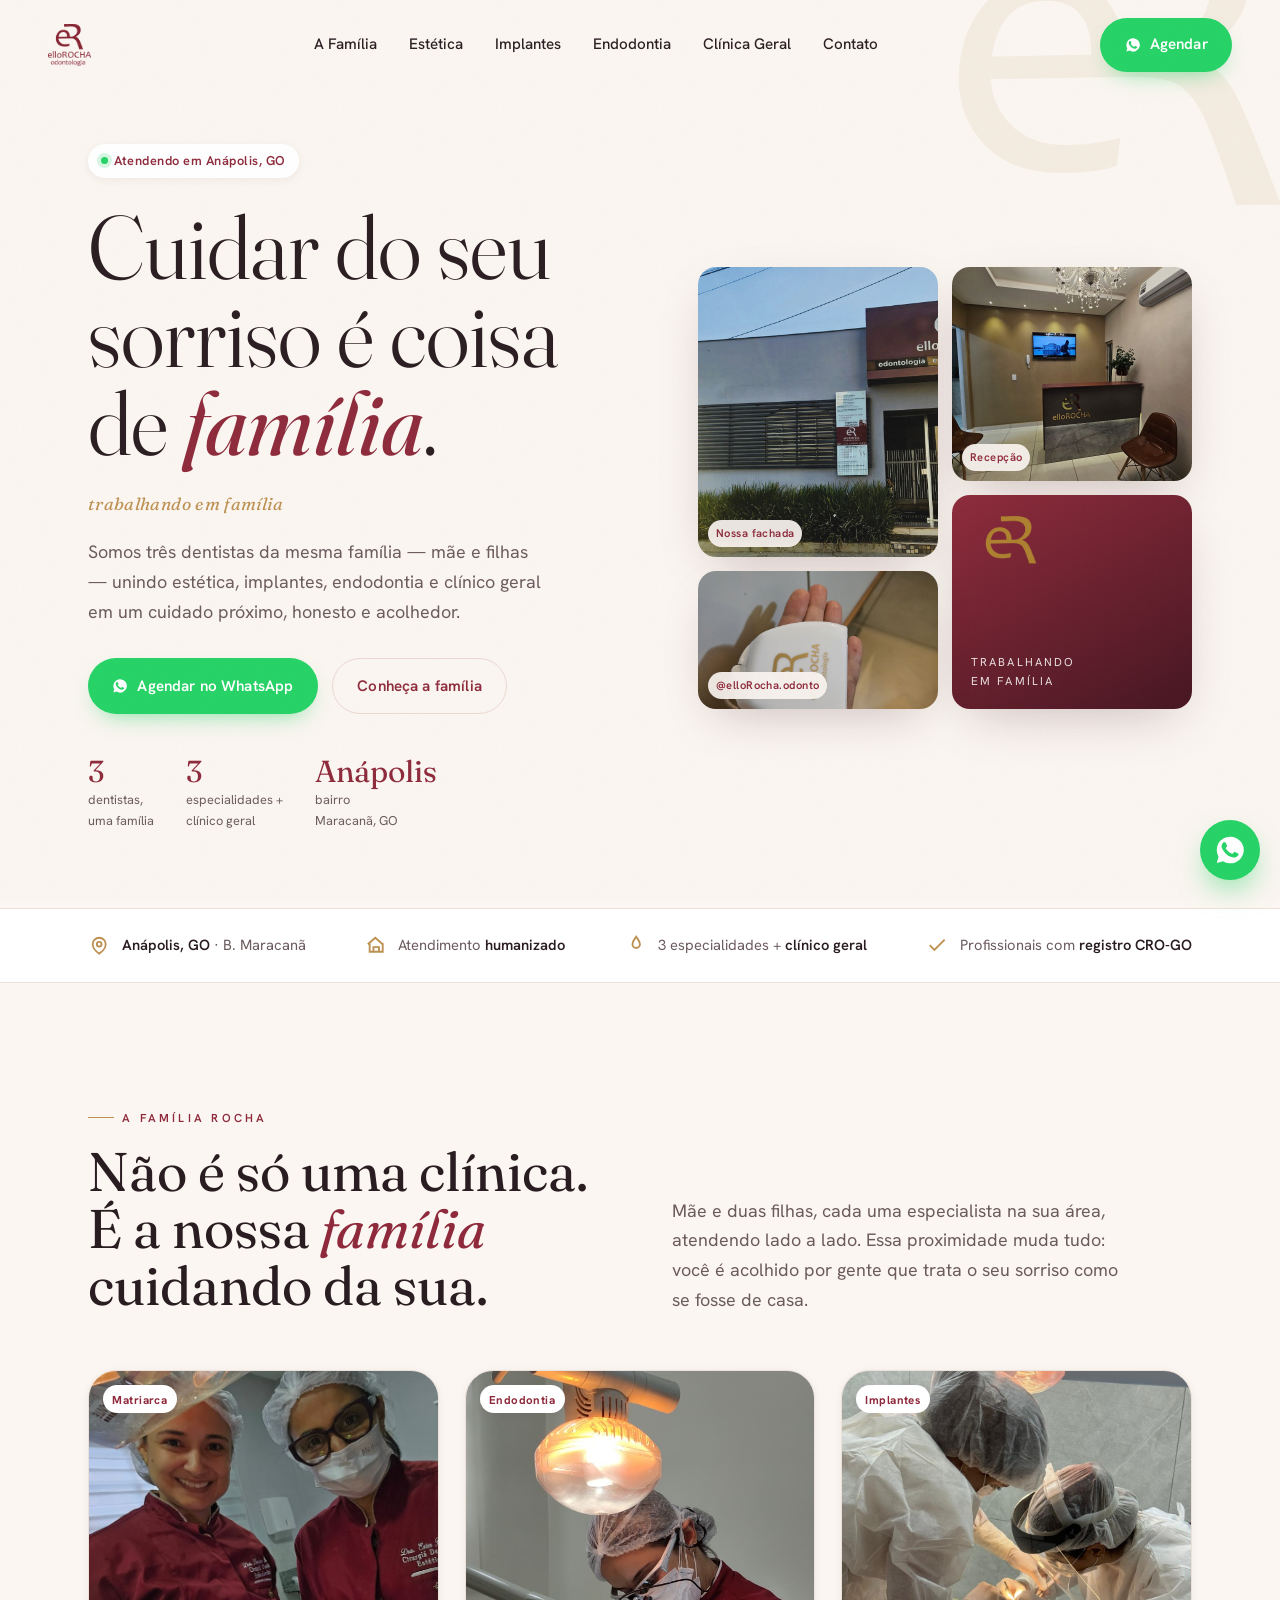
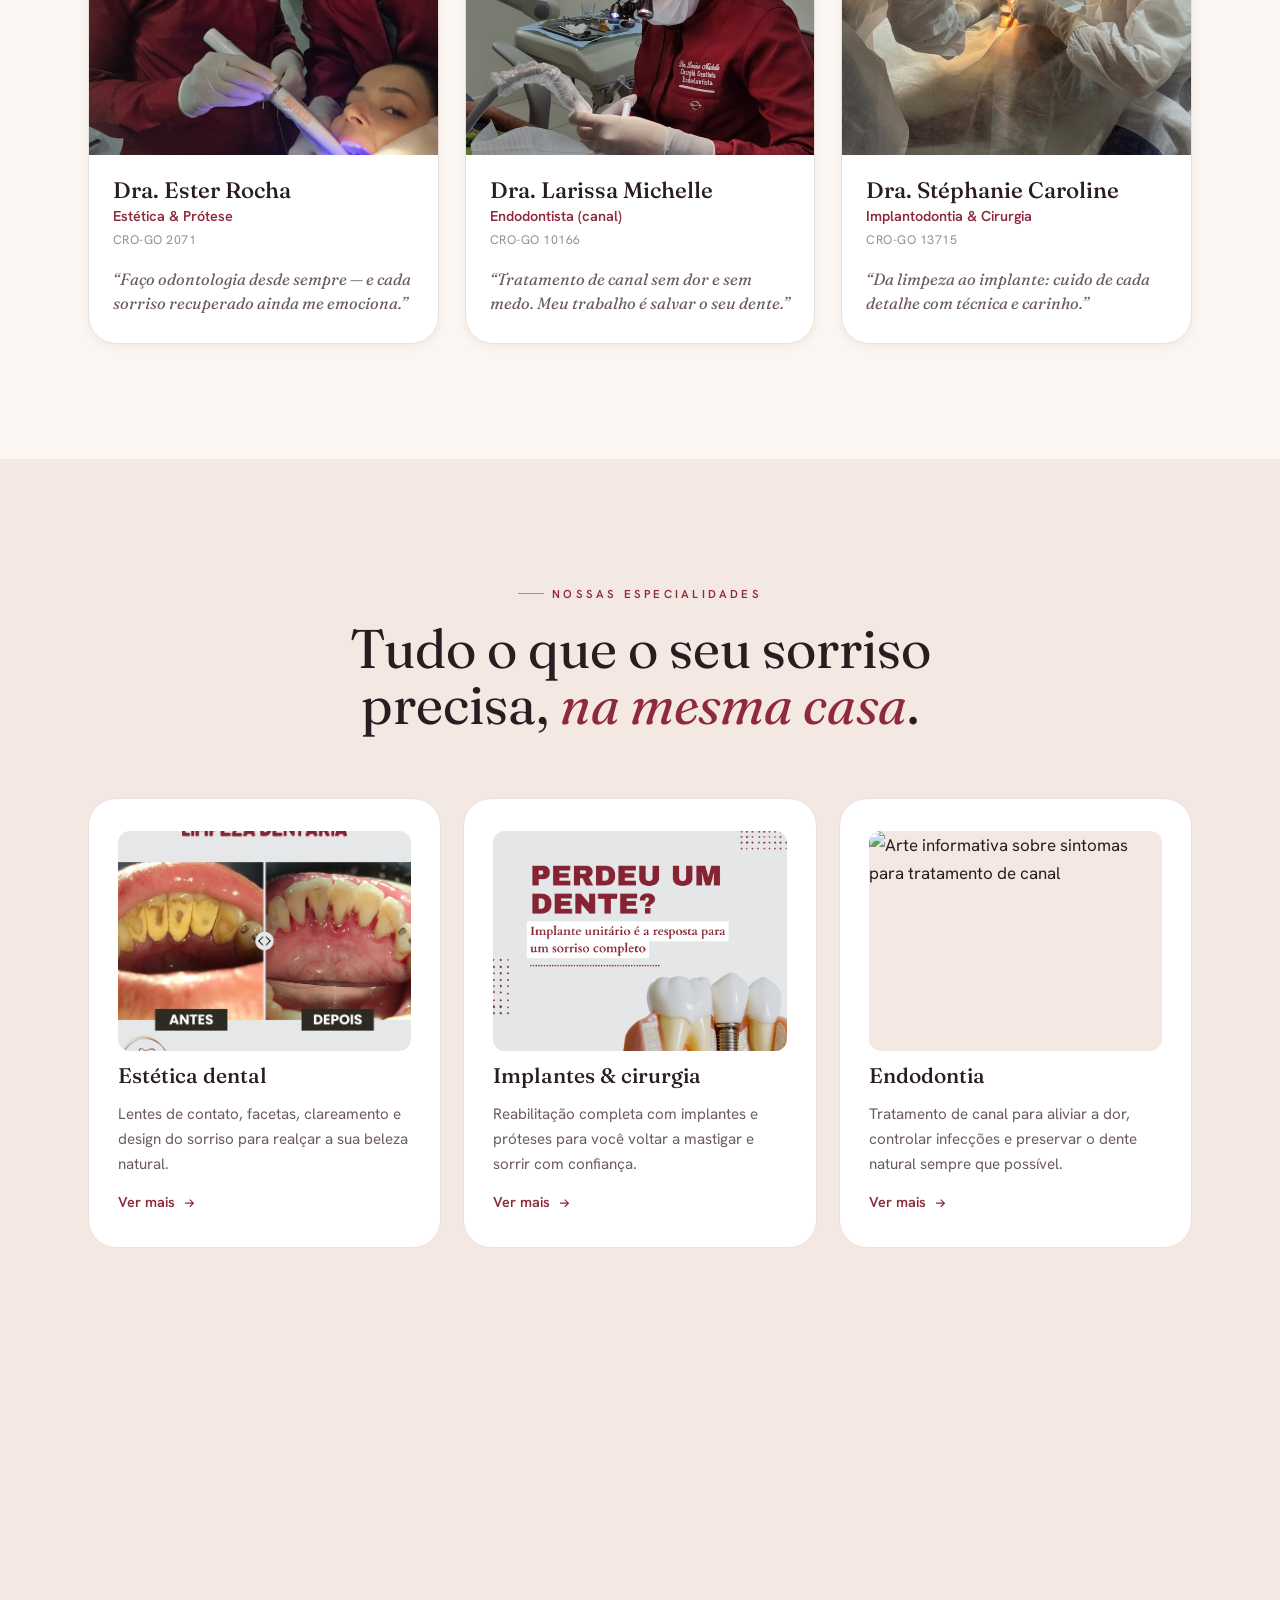
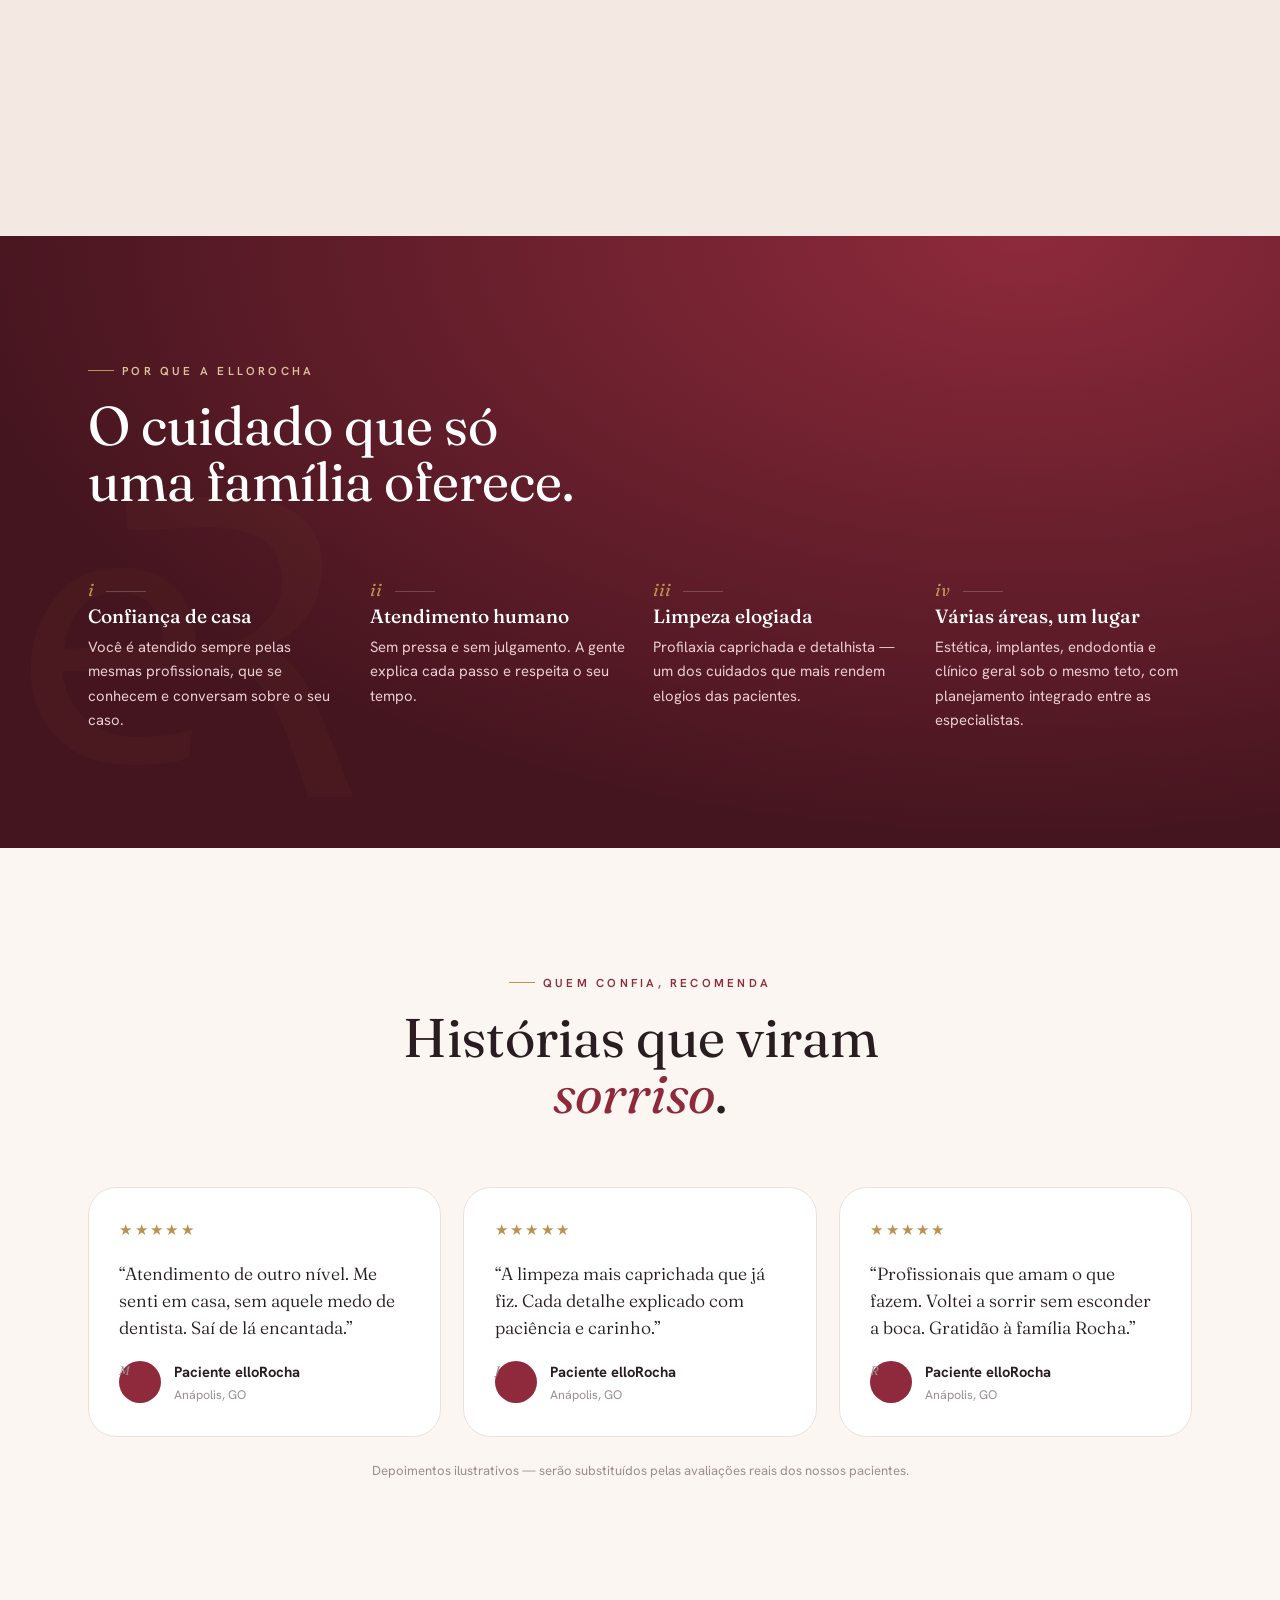
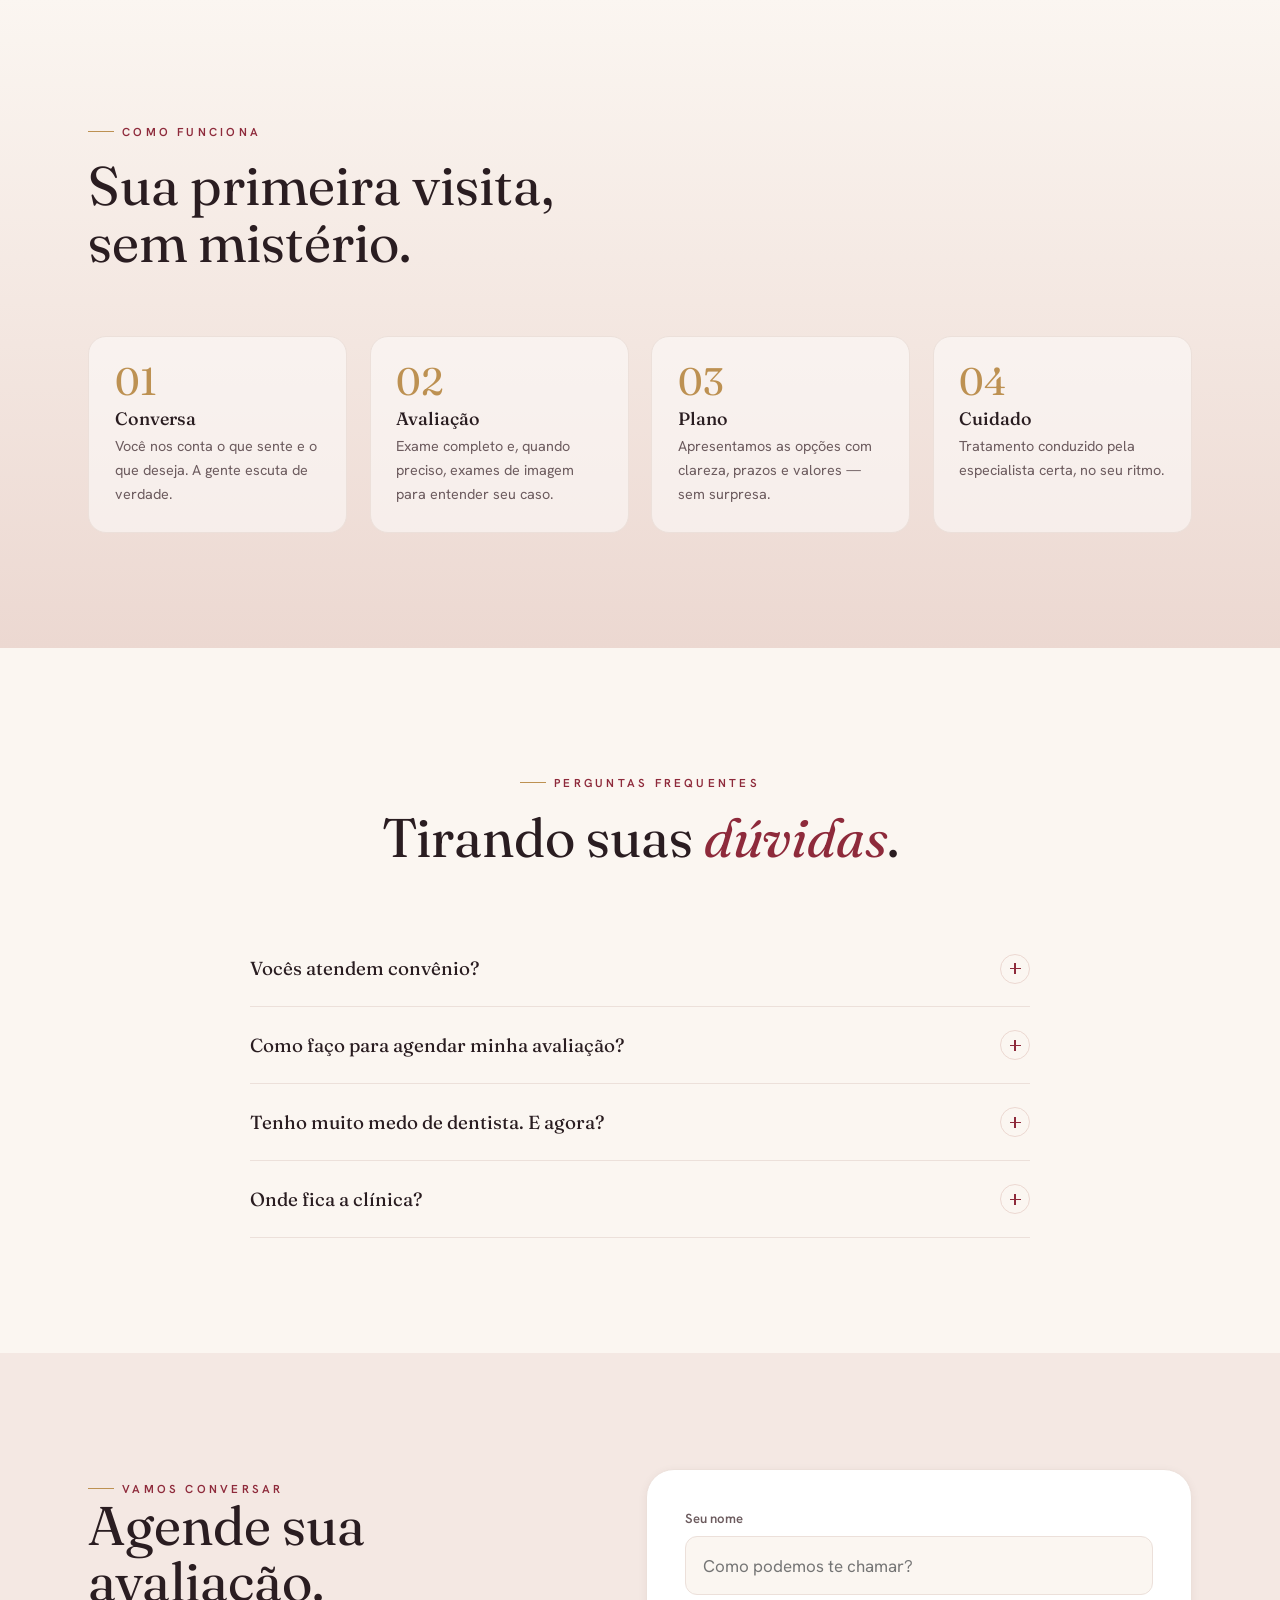
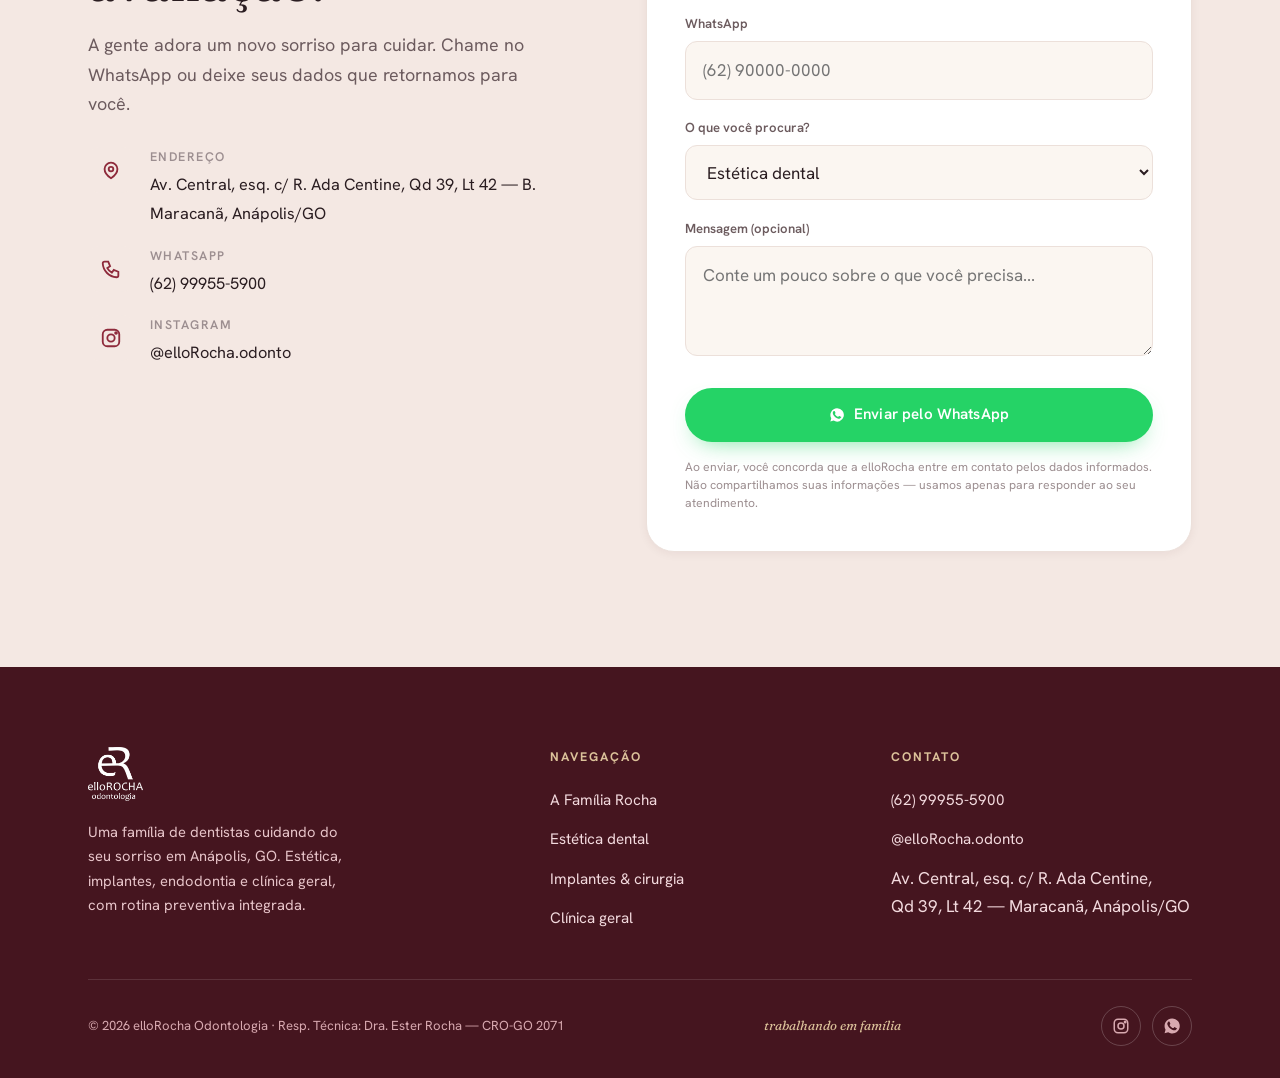
==== commit 0ec14664: "Atualiza site com imagens reais e endodontia" ====
--- a/index.html
+++ b/index.html
@@ -4,11 +4,11 @@
 <meta charset="UTF-8">
 <meta name="viewport" content="width=device-width, initial-scale=1">
 <title>elloRocha Odontologia — Cuidado de família em Anápolis, GO</title>
-<meta name="description" content="elloRocha Odontologia: a família Rocha cuidando do seu sorriso em Anápolis. Estética dental, implantes, endodontia e clínica geral com atendimento humanizado.">
+<meta name="description" content="elloRocha Odontologia: a família Rocha cuidando do seu sorriso em Anápolis. Estética dental, implantes, endodontia e clínico geral com atendimento humanizado.">
 <link rel="canonical" href="https://ellorocha.com.br/">
 <meta property="og:type" content="website">
 <meta property="og:title" content="elloRocha Odontologia — trabalhando em família">
-<meta property="og:description" content="Estética, implantes e clínica geral em Anápolis. Uma família de dentistas cuidando do seu sorriso.">
+<meta property="og:description" content="Estética, implantes, endodontia e clínico geral em Anápolis. Uma família de dentistas cuidando do seu sorriso.">
 <meta property="og:image" content="https://ellorocha.com.br/assets/img/logo-bordo.png">
 <meta property="og:locale" content="pt_BR">
 <link rel="icon" href="assets/img/favicon.svg" type="image/svg+xml">
@@ -47,6 +47,7 @@
     <a href="a-familia.html">A Família</a>
     <a href="estetica.html">Estética</a>
     <a href="implantes.html">Implantes</a>
+    <a href="endodontia.html">Endodontia</a>
     <a href="clinica-geral.html">Clínica Geral</a>
     <a href="index.html#contato">Contato</a>
   </nav>
@@ -62,13 +63,13 @@
 <main>
 <!-- ===================== HERO ===================== -->
 <section class="hero">
-  <span class="monogram-bg" style="top:-6rem;right:-6rem;" aria-hidden="true">eR</span>
+  <span class="monogram-bg" style="top:-6rem;right:-6rem;" aria-hidden="true"></span>
   <div class="container hero__grid">
     <div class="hero__copy" data-reveal>
       <span class="hero__badge"><span class="dot"></span> Atendendo em Anápolis, GO</span>
       <h1 class="display">Cuidar do seu<br>sorriso é coisa<br>de <span class="accent"><em>família</em></span>.</h1>
       <p class="hero__tagline">trabalhando em família</p>
-      <p class="lead">Somos três dentistas da mesma família — mãe e filhas — unindo estética, implantes e clínica geral num cuidado próximo, honesto e feito à mão.</p>
+      <p class="lead">Somos três dentistas da mesma família — mãe e filhas — unindo estética, implantes, endodontia e clínico geral em um cuidado próximo, honesto e acolhedor.</p>
       <div class="hero__actions">
         <a class="btn btn--wz" href="https://wa.me/5562999555900?text=Ol%C3%A1!%20Gostaria%20de%20agendar%20uma%20avalia%C3%A7%C3%A3o%20na%20elloRocha." target="_blank" rel="noopener">
           <svg viewBox="0 0 24 24" fill="currentColor" aria-hidden="true"><path d="M12 2a10 10 0 0 0-8.6 15l-1.3 4.7 4.8-1.3A10 10 0 1 0 12 2Zm5.8 14.2c-.2.7-1.4 1.3-2 1.4-.5.1-1.2.1-1.9-.1-.4-.1-1-.3-1.8-.6-3-1.3-5-4.4-5.1-4.6-.2-.2-1.3-1.7-1.3-3.2 0-1.5.8-2.3 1.1-2.6.3-.3.6-.4.8-.4h.6c.2 0 .4 0 .6.5l.9 2.1c.1.2.1.4 0 .6l-.4.6-.3.3c-.2.2-.3.4-.1.7.2.3.9 1.4 1.9 2.3 1.3 1.1 2.3 1.5 2.6 1.6.3.1.5.1.7-.1l.9-1.1c.2-.3.4-.2.7-.1l2 1c.3.1.5.2.6.3.1.2.1.7-.1 1.5Z"/></svg>
@@ -78,20 +79,20 @@
       </div>
       <div class="hero__proof">
         <div><div class="num">3</div><div class="lbl">dentistas,<br>uma família</div></div>
-        <div><div class="num">4</div><div class="lbl">especialidades<br>num só lugar</div></div>
+        <div aria-label="3 especialidades + clínico geral"><div class="num">3</div><div class="lbl">especialidades +<br>clínico geral</div></div>
         <div><div class="num">Anápolis</div><div class="lbl">bairro<br>Maracanã, GO</div></div>
       </div>
     </div>
 
     <div class="hero__media" data-reveal data-delay="2">
       <div class="collage">
-        <figure class="c1"><img src="assets/img/clinica.jpg" alt="Consultório da elloRocha em Anápolis"><figcaption>Nosso consultório</figcaption></figure>
-        <figure class="c2"><img src="assets/img/sorriso-1.jpg" alt="Paciente sorrindo após tratamento"><figcaption>Sorrisos de verdade</figcaption></figure>
+        <figure class="c1"><img src="assets/img/fachada-ellorocha.jpg" alt="Fachada da elloRocha Odontologia em Anápolis"><figcaption>Nossa fachada</figcaption></figure>
+        <figure class="c2"><img src="assets/img/recepcao.jpg" alt="Recepção da elloRocha Odontologia"><figcaption>Recepção</figcaption></figure>
         <figure class="c3 tile" aria-hidden="true">
-          <span class="er">eR</span>
+          <span class="er brand-mark" aria-hidden="true"></span>
           <small>trabalhando<br>em família</small>
         </figure>
-        <figure class="c4"><img src="assets/img/brinde.jpg" alt="Porta-fio dental da marca elloRocha"><figcaption>@elloRocha.odonto</figcaption></figure>
+        <figure class="c4"><img src="assets/img/brinde-ello-1.jpg" alt="Brinde da marca elloRocha"><figcaption>@elloRocha.odonto</figcaption></figure>
       </div>
     </div>
   </div>
@@ -102,7 +103,7 @@
   <div class="container trust__row">
     <div class="trust__item"><svg viewBox="0 0 24 24" fill="none" stroke="currentColor" stroke-width="2"><path d="M12 21s-7-4.35-7-10a7 7 0 0 1 14 0c0 5.65-7 10-7 10Z"/><circle cx="12" cy="11" r="2.5"/></svg> <span><strong>Anápolis, GO</strong> · B. Maracanã</span></div>
     <div class="trust__item"><svg viewBox="0 0 24 24" fill="none" stroke="currentColor" stroke-width="2"><path d="M3 11l8-7 8 7"/><path d="M5 10v9h14v-9"/><path d="M9 19v-5h6v5"/></svg> <span>Atendimento <strong>humanizado</strong></span></div>
-    <div class="trust__item"><svg viewBox="0 0 24 24" fill="none" stroke="currentColor" stroke-width="2"><path d="M12 3c2 3 4 4.5 4 8a4 4 0 0 1-8 0c0-3.5 2-5 4-8Z"/></svg> <span>Estética · Implantes · <strong>Endodontia</strong></span></div>
+    <div class="trust__item"><svg viewBox="0 0 24 24" fill="none" stroke="currentColor" stroke-width="2"><path d="M12 3c2 3 4 4.5 4 8a4 4 0 0 1-8 0c0-3.5 2-5 4-8Z"/></svg> <span>3 especialidades + <strong>clínico geral</strong></span></div>
     <div class="trust__item"><svg viewBox="0 0 24 24" fill="none" stroke="currentColor" stroke-width="2"><path d="M20 6 9 17l-5-5"/></svg> <span>Profissionais com <strong>registro CRO-GO</strong></span></div>
   </div>
 </section>
@@ -123,8 +124,7 @@
       <article class="doc-card" data-reveal data-delay="1">
         <div class="doc-card__photo">
           <span class="doc-card__tag">Matriarca</span>
-          <span class="doc-card__mono">E</span>
-          <!-- FASE 2: substituir o monograma pela foto -> <img src="assets/img/dra-ester.jpg" alt="Dra. Ester Rocha"> -->
+          <img src="assets/img/dra-ester.jpg" alt="Dra. Ester Rocha em atendimento">
         </div>
         <div class="doc-card__body">
           <h3>Dra. Ester Rocha</h3>
@@ -137,7 +137,7 @@
       <article class="doc-card" data-reveal data-delay="2">
         <div class="doc-card__photo">
           <span class="doc-card__tag">Endodontia</span>
-          <span class="doc-card__mono">L</span>
+          <img src="assets/img/dra-larissa.jpg" alt="Dra. Larissa Michelle">
         </div>
         <div class="doc-card__body">
           <h3>Dra. Larissa Michelle</h3>
@@ -150,7 +150,7 @@
       <article class="doc-card" data-reveal data-delay="3">
         <div class="doc-card__photo">
           <span class="doc-card__tag">Implantes</span>
-          <span class="doc-card__mono">S</span>
+          <img src="assets/img/dra-stephanie.jpg" alt="Dra. Stéphanie Caroline em atendimento">
         </div>
         <div class="doc-card__body">
           <h3>Dra. Stéphanie Caroline</h3>
@@ -172,21 +172,27 @@
     </div>
     <div class="serv-grid">
       <article class="serv-card" data-reveal data-delay="1">
-        <div class="serv-card__ico"><svg viewBox="0 0 24 24" fill="none" stroke="currentColor" stroke-width="1.8"><path d="M12 3c2.2 3 4.5 4.8 4.5 8.5a4.5 4.5 0 0 1-9 0C7.5 7.8 9.8 6 12 3Z"/><path d="M12 8v6"/></svg></div>
+        <figure class="serv-card__photo"><img src="assets/img/antes-depois-1.jpeg" alt="Resultado de estética dental"></figure>
         <h3>Estética dental</h3>
         <p>Lentes de contato, facetas, clareamento e design do sorriso para realçar a sua beleza natural.</p>
         <a class="link-arrow" href="estetica.html">Ver mais <svg viewBox="0 0 24 24" fill="none" stroke="currentColor" stroke-width="2"><path d="M5 12h14M13 6l6 6-6 6"/></svg></a>
       </article>
       <article class="serv-card" data-reveal data-delay="2">
-        <div class="serv-card__ico"><svg viewBox="0 0 24 24" fill="none" stroke="currentColor" stroke-width="1.8"><path d="M12 2v9"/><path d="M9 5h6"/><path d="M10 11h4l-1 9a1 1 0 0 1-2 0Z"/></svg></div>
+        <figure class="serv-card__photo"><img src="assets/img/implantes-apoio.png" alt="Arte informativa sobre implantes dentários"></figure>
         <h3>Implantes &amp; cirurgia</h3>
         <p>Reabilitação completa com implantes e próteses para você voltar a mastigar e sorrir com confiança.</p>
         <a class="link-arrow" href="implantes.html">Ver mais <svg viewBox="0 0 24 24" fill="none" stroke="currentColor" stroke-width="2"><path d="M5 12h14M13 6l6 6-6 6"/></svg></a>
       </article>
       <article class="serv-card" data-reveal data-delay="3">
-        <div class="serv-card__ico"><svg viewBox="0 0 24 24" fill="none" stroke="currentColor" stroke-width="1.8"><path d="M12 3c2.2 3 4.5 4.8 4.5 8.5a4.5 4.5 0 0 1-9 0C7.5 7.8 9.8 6 12 3Z"/><circle cx="12" cy="11" r="1.4" fill="currentColor"/></svg></div>
-        <h3>Clínica geral &amp; endodontia</h3>
-        <p>Limpeza, restaurações, tratamento de canal e prevenção — a base de um sorriso saudável por toda a vida.</p>
+        <figure class="serv-card__photo"><img src="assets/img/endodontia-apoio.png" alt="Arte informativa sobre sintomas para tratamento de canal"></figure>
+        <h3>Endodontia</h3>
+        <p>Tratamento de canal para aliviar a dor, controlar infecções e preservar o dente natural sempre que possível.</p>
+        <a class="link-arrow" href="endodontia.html">Ver mais <svg viewBox="0 0 24 24" fill="none" stroke="currentColor" stroke-width="2"><path d="M5 12h14M13 6l6 6-6 6"/></svg></a>
+      </article>
+      <article class="serv-card" data-reveal data-delay="4">
+        <figure class="serv-card__photo"><img src="assets/img/sala-atendimento.jpg" alt="Sala de atendimento da elloRocha"></figure>
+        <h3>Clínica geral</h3>
+        <p>Limpezas, avaliações, restaurações e prevenção para manter sua rotina odontológica em dia.</p>
         <a class="link-arrow" href="clinica-geral.html">Ver mais <svg viewBox="0 0 24 24" fill="none" stroke="currentColor" stroke-width="2"><path d="M5 12h14M13 6l6 6-6 6"/></svg></a>
       </article>
     </div>
@@ -195,7 +201,7 @@
 
 <!-- ===================== DIFERENCIAIS ===================== -->
 <section class="section dark">
-  <span class="monogram-bg" style="bottom:-10rem;left:-4rem;color:#fff;opacity:.04;" aria-hidden="true">eR</span>
+  <span class="monogram-bg" style="bottom:-10rem;left:-4rem;color:#fff;opacity:.04;" aria-hidden="true"></span>
   <div class="container">
     <div class="head" data-reveal>
       <span class="eyebrow">Por que a elloRocha</span>
@@ -205,7 +211,7 @@
       <div class="feat" data-reveal data-delay="1"><div class="feat__n">i</div><h3>Confiança de casa</h3><p>Você é atendido sempre pelas mesmas profissionais, que se conhecem e conversam sobre o seu caso.</p></div>
       <div class="feat" data-reveal data-delay="2"><div class="feat__n">ii</div><h3>Atendimento humano</h3><p>Sem pressa e sem julgamento. A gente explica cada passo e respeita o seu tempo.</p></div>
       <div class="feat" data-reveal data-delay="3"><div class="feat__n">iii</div><h3>Limpeza elogiada</h3><p>Profilaxia caprichada e detalhista — um dos cuidados que mais rendem elogios das pacientes.</p></div>
-      <div class="feat" data-reveal data-delay="4"><div class="feat__n">iv</div><h3>Várias áreas, um lugar</h3><p>Estética, implante e canal sob o mesmo teto, com planejamento integrado entre as especialistas.</p></div>
+      <div class="feat" data-reveal data-delay="4"><div class="feat__n">iv</div><h3>Várias áreas, um lugar</h3><p>Estética, implantes, endodontia e clínico geral sob o mesmo teto, com planejamento integrado entre as especialistas.</p></div>
     </div>
   </div>
 </section>
@@ -325,7 +331,7 @@
     <div class="footer__top">
       <div>
         <img src="assets/img/logo-branco.png" alt="elloRocha Odontologia">
-        <p>Uma família de dentistas cuidando do seu sorriso em Anápolis, GO. Estética, implantes, endodontia e clínica geral.</p>
+        <p>Uma família de dentistas cuidando do seu sorriso em Anápolis, GO. Estética, implantes, endodontia e clínica geral, com rotina preventiva integrada.</p>
       </div>
       <div>
         <h4>Navegação</h4>
--- a/assets/css/styles.css
+++ b/assets/css/styles.css
@@ -65,14 +65,14 @@
 }
 
 /* ---------- Tipografia ---------- */
-h1,h2,h3{ font-family:var(--serif); font-weight:560; line-height:1.04; letter-spacing:-.015em; color:var(--ink); }
+h1,h2,h3{ font-family:var(--serif); font-weight:560; line-height:1.04; letter-spacing:0; color:var(--ink); }
 .display{
   font-family:var(--serif);
   font-weight:330;
   font-optical-sizing:auto;
   font-size:clamp(2.6rem,7.2vw,5.6rem);
   line-height:.98;
-  letter-spacing:-.03em;
+  letter-spacing:0;
 }
 .display em{ font-style:italic; font-weight:430; }
 .display .accent{ color:var(--bordo); }
@@ -84,13 +84,13 @@
 }
 .eyebrow::before{ content:""; width:26px; height:1px; background:var(--champagne); }
 
-.section-title{ font-size:clamp(2rem,4.4vw,3.4rem); font-weight:400; letter-spacing:-.025em; }
+.section-title{ font-size:clamp(2rem,4.4vw,3.4rem); font-weight:400; letter-spacing:0; }
 .section-title em{ font-style:italic; color:var(--bordo); }
 .lead{ font-size:clamp(1.05rem,1.4vw,1.22rem); color:var(--mid); max-width:46ch; }
 
 /* ---------- Layout ---------- */
 .container{ width:100%; max-width:var(--container); margin-inline:auto; padding-inline:var(--gutter); }
-.section{ padding-block:clamp(4.5rem,9vw,8rem); position:relative; }
+.section{ padding-block:clamp(4.5rem,9vw,8rem); position:relative; overflow:hidden; }
 .section--tight{ padding-block:clamp(3rem,6vw,5rem); }
 .section--nude{ background:var(--nude); }
 .section--blush{ background:linear-gradient(180deg,var(--marfim),var(--blush)); }
@@ -127,9 +127,10 @@
 
 /* ---------- Monograma decorativo ---------- */
 .monogram-bg{
-  position:absolute; font-family:var(--serif); font-weight:400; font-style:italic;
-  color:var(--bordo); opacity:.05; line-height:1; pointer-events:none; user-select:none;
-  font-size:clamp(16rem,40vw,38rem); z-index:0;
+  position:absolute; width:clamp(16rem,40vw,38rem); aspect-ratio:1;
+  background:url('../img/monograma-oficial-dourado.png') center top/contain no-repeat;
+  opacity:.08; pointer-events:none; user-select:none; z-index:0;
+  filter:grayscale(.08);
 }
 
 /* =====================================================================
@@ -189,7 +190,8 @@
   display:flex; flex-direction:column; justify-content:space-between; padding:1.2rem;
   background:linear-gradient(150deg,var(--bordo),var(--bordo-deep)); color:#fff;
 }
-.collage .tile .er{ font-family:var(--serif); font-style:italic; font-size:2.4rem; line-height:1; color:var(--champagne-lt); }
+.collage .tile .er{ display:block; width:80px; height:54px; background:url('../img/monograma-oficial-dourado.png') center/contain no-repeat; }
+.brand-mark{ display:inline-block; background:url('../img/monograma-oficial-dourado.png') center top/contain no-repeat; }
 .collage .tile small{ font-size:.72rem; letter-spacing:.18em; text-transform:uppercase; opacity:.85; }
 .collage figcaption{
   position:absolute; left:10px; bottom:10px; background:rgba(251,246,241,.92);
@@ -231,6 +233,9 @@
   overflow:hidden;
 }
 .doc-card__photo img{ width:100%; height:100%; object-fit:cover; }
+.doc-card:nth-child(1) .doc-card__photo img{ object-position:58% 42%; }
+.doc-card:nth-child(2) .doc-card__photo img{ object-position:50% 28%; }
+.doc-card:nth-child(3) .doc-card__photo img{ object-position:54% 34%; }
 .doc-card__mono{ font-family:var(--serif); font-style:italic; font-size:6rem; color:var(--bordo); opacity:.9; }
 .doc-card__photo::after{ content:""; position:absolute; inset:auto 0 0 0; height:42%; background:linear-gradient(180deg,transparent,rgba(69,21,31,.04)); }
 .doc-card__tag{ position:absolute; top:14px; left:14px; background:var(--paper); color:var(--bordo); font-size:.72rem; font-weight:700; letter-spacing:.04em; padding:.4em .8em; border-radius:999px; box-shadow:var(--shadow-sm); }
@@ -252,6 +257,11 @@
 .serv-card::before{ content:""; position:absolute; inset:0 0 auto 0; height:3px; background:linear-gradient(90deg,var(--champagne),var(--bordo)); transform:scaleX(0); transform-origin:left; transition:transform .5s var(--ease); }
 .serv-card:hover{ transform:translateY(-6px); box-shadow:var(--shadow); border-color:transparent; }
 .serv-card:hover::before{ transform:scaleX(1); }
+.serv-card__photo{ aspect-ratio:4/3; border-radius:calc(var(--radius) - 6px); overflow:hidden; background:var(--nude); }
+.serv-card__photo img{ width:100%; height:100%; object-fit:cover; }
+.serv-card:nth-child(1) .serv-card__photo img{ object-position:center; }
+.serv-card:nth-child(2) .serv-card__photo img,.serv-card:nth-child(3) .serv-card__photo img{ object-fit:cover; object-position:center top; }
+.serv-card:nth-child(4) .serv-card__photo img{ object-position:center; }
 .serv-card__ico{ width:54px; height:54px; border-radius:14px; display:flex; align-items:center; justify-content:center; background:var(--nude); color:var(--bordo); }
 .serv-card__ico svg{ width:26px; height:26px; }
 .serv-card h3{ font-size:1.32rem; font-weight:500; }
@@ -372,7 +382,7 @@
    ===================================================================== */
 .page-hero{ padding-top:clamp(8rem,15vh,11rem); padding-bottom:clamp(3rem,6vw,5rem); position:relative; overflow:hidden; }
 .page-hero__grid{ display:grid; grid-template-columns:1.1fr .9fr; gap:clamp(2rem,5vw,4rem); align-items:center; }
-.page-hero h1{ font-size:clamp(2.4rem,6vw,4.4rem); font-weight:330; letter-spacing:-.03em; line-height:1; margin-bottom:1.3rem; }
+.page-hero h1{ font-size:clamp(2.4rem,6vw,4.4rem); font-weight:330; letter-spacing:0; line-height:1; margin-bottom:1.3rem; }
 .page-hero h1 em{ font-style:italic; color:var(--bordo); }
 .page-hero__media{ border-radius:var(--radius-lg); overflow:hidden; box-shadow:var(--shadow); aspect-ratio:4/3.4; }
 .page-hero__media img{ width:100%; height:100%; object-fit:cover; }
@@ -447,3 +457,12 @@
   .collage .c3{ grid-column:1/2; grid-row:3/4; }
   .collage .c4{ grid-column:2/3; grid-row:3/4; }
 }
+
+
+/* ---------- Visual proof sections ---------- */
+.visual-proof__grid,.service-visual__grid{ display:grid; grid-template-columns:1fr 1fr; gap:clamp(1.5rem,4vw,3rem); align-items:center; }
+.visual-proof figure,.service-visual figure{ overflow:hidden; border-radius:var(--radius-lg); box-shadow:var(--shadow); background:var(--paper); }
+.visual-proof img,.service-visual img{ width:100%; height:100%; object-fit:cover; aspect-ratio:4/3; }
+.visual-proof figcaption{ padding:.8rem 1rem; color:var(--mid); font-size:.82rem; background:var(--paper); }
+.service-visual figure:nth-child(2) img{ object-position:center top; }
+@media (max-width:680px){ .visual-proof__grid,.service-visual__grid{ grid-template-columns:1fr; } }
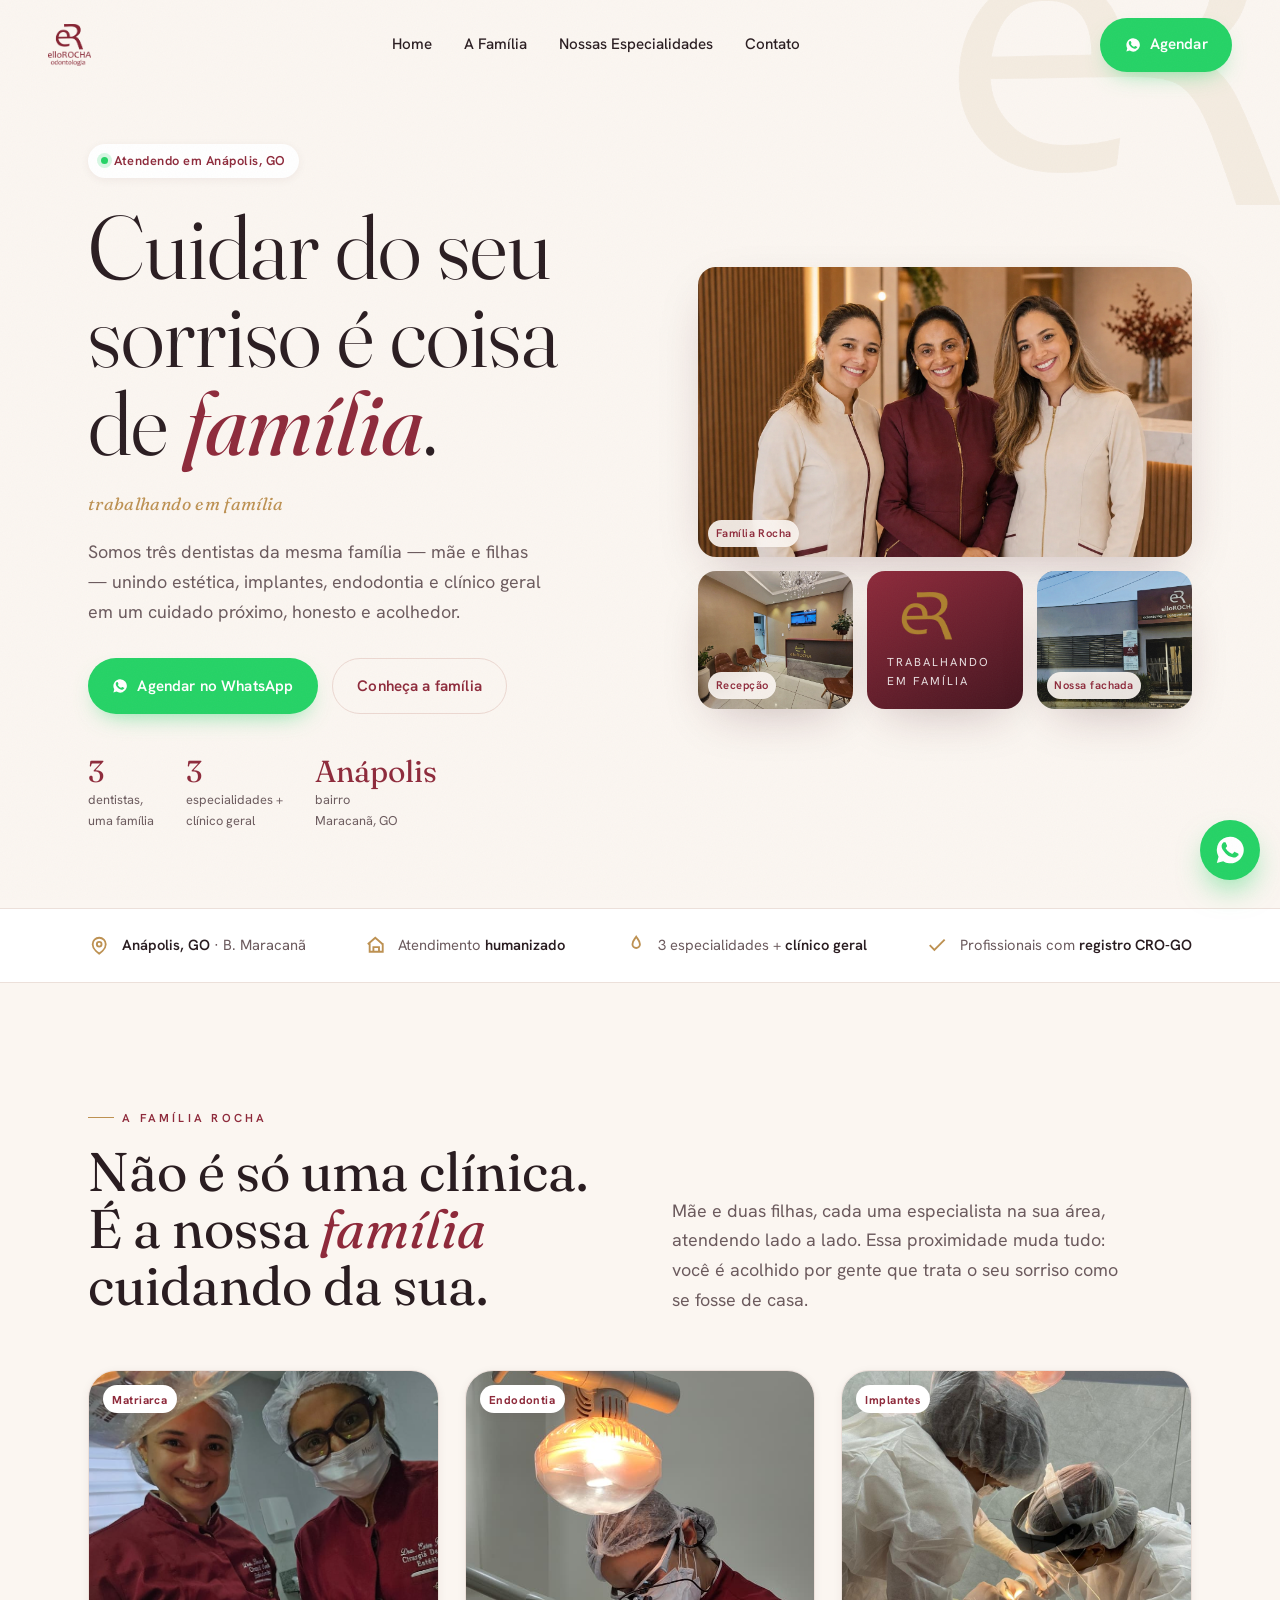
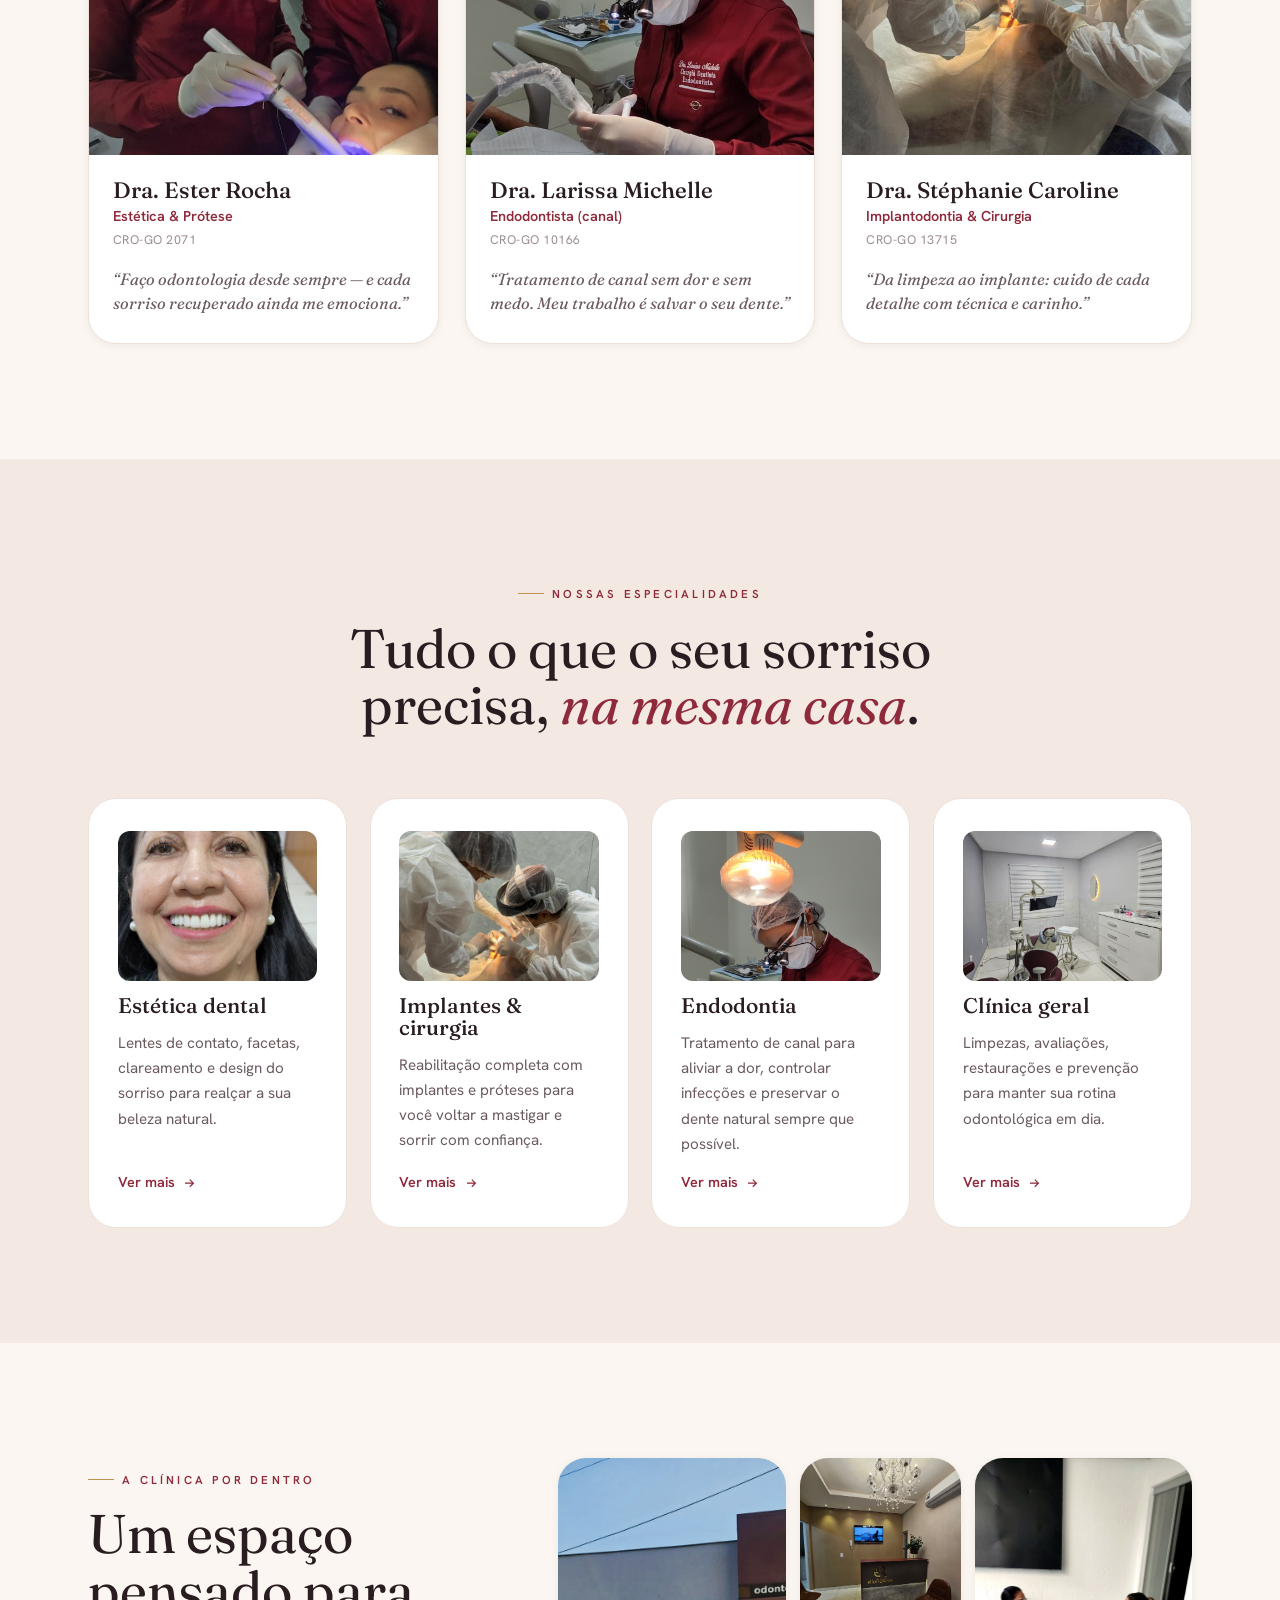
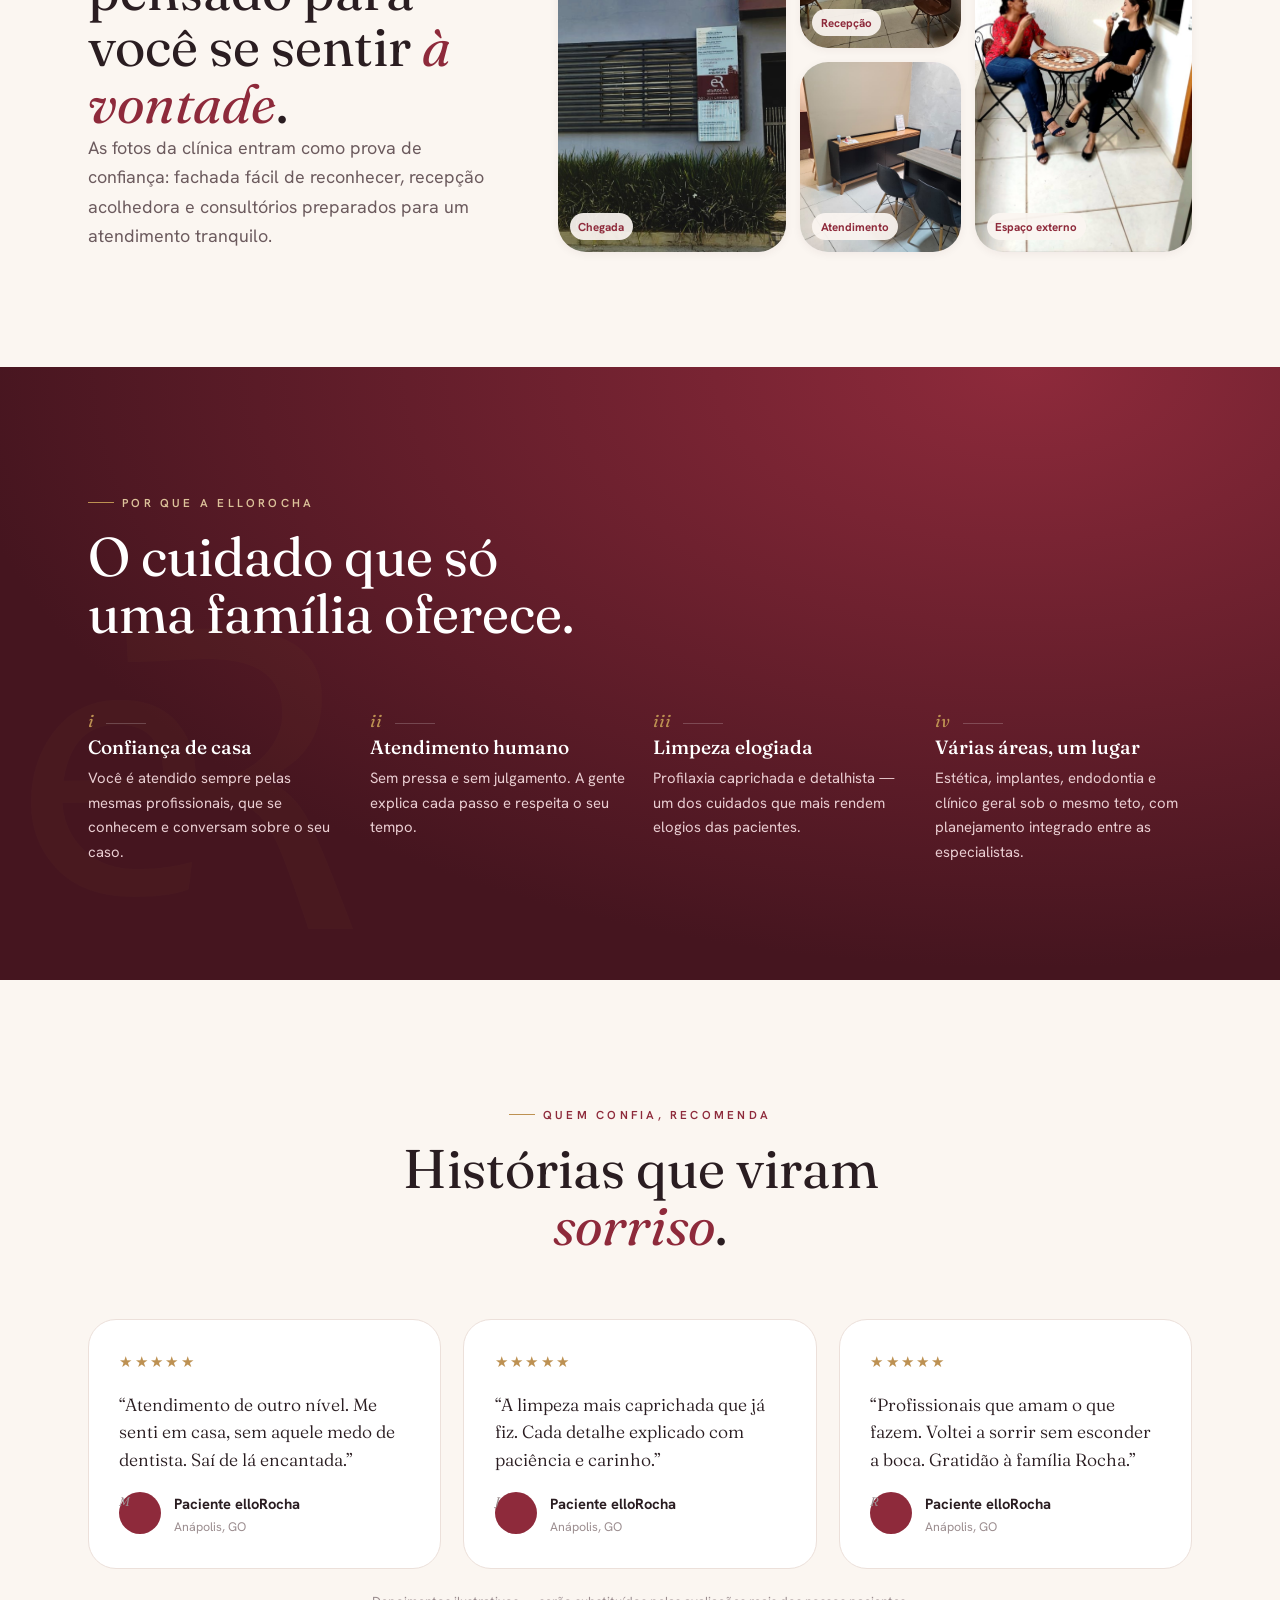
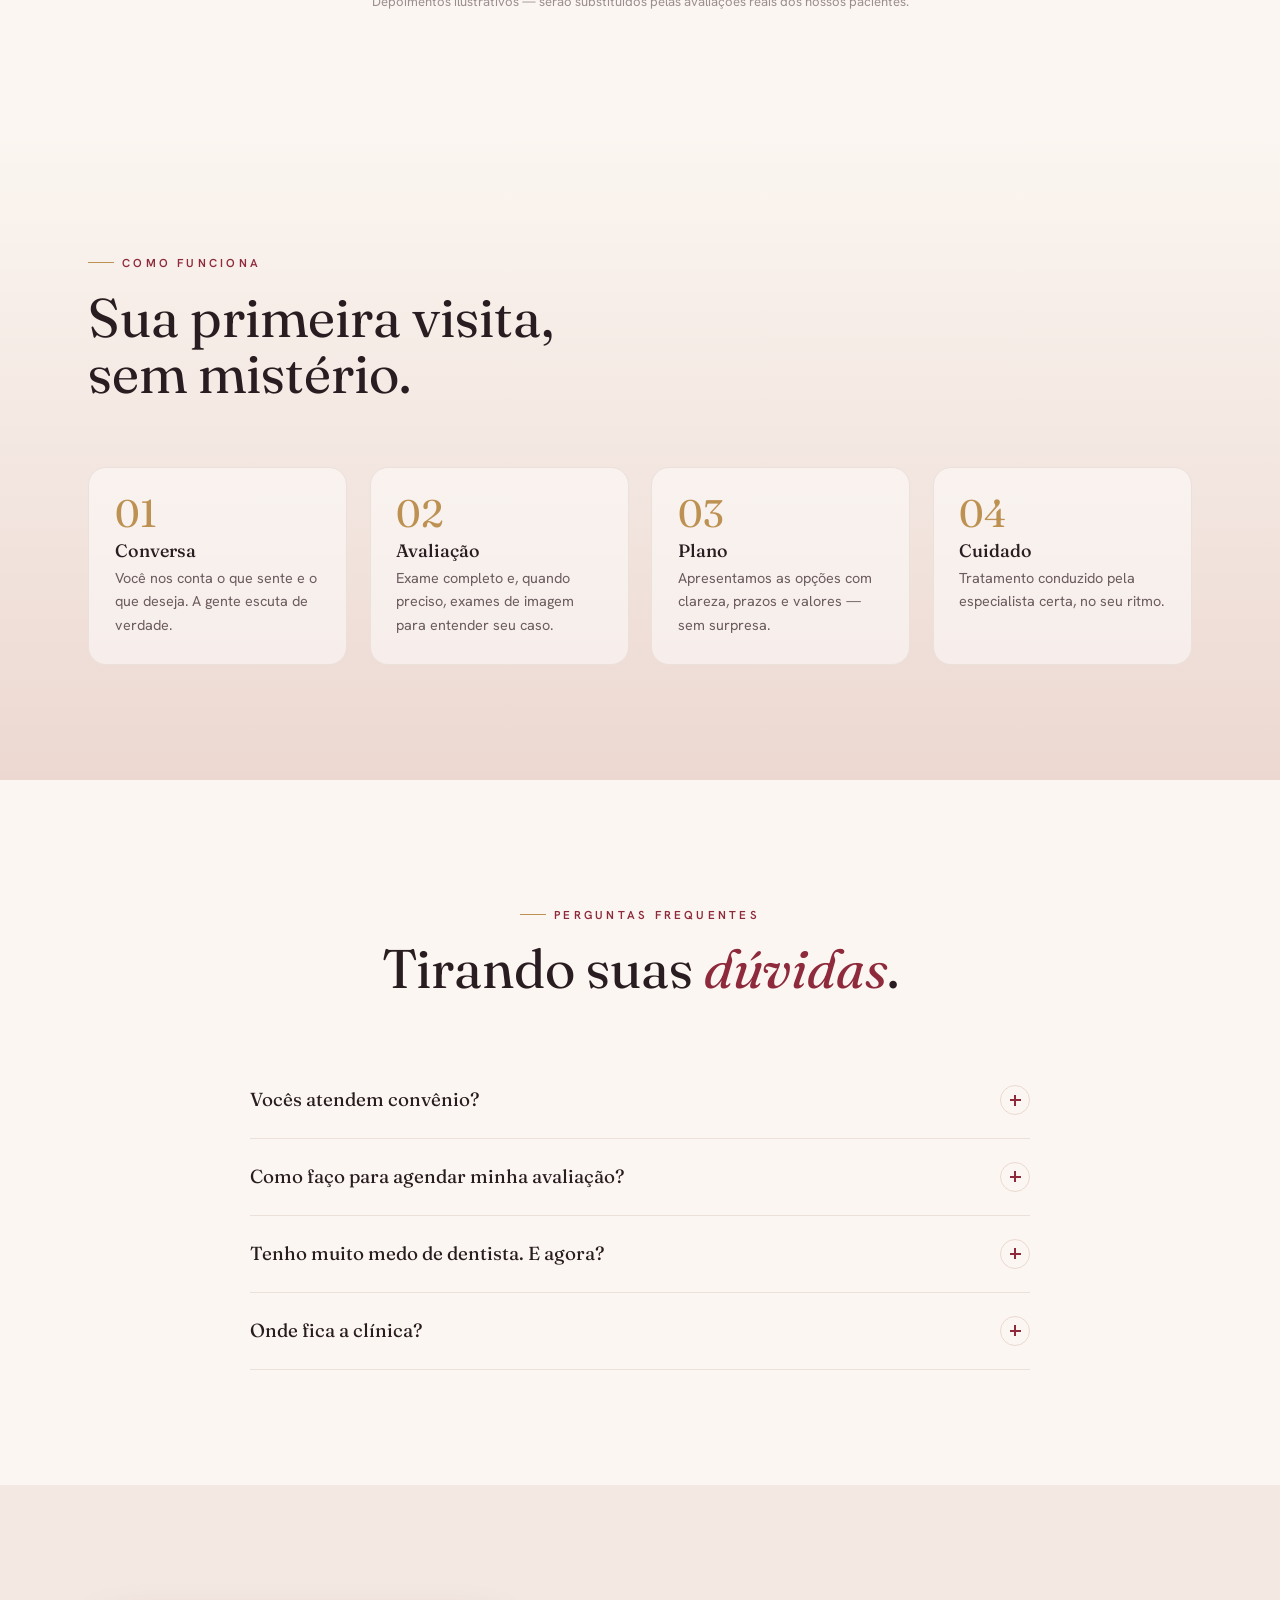
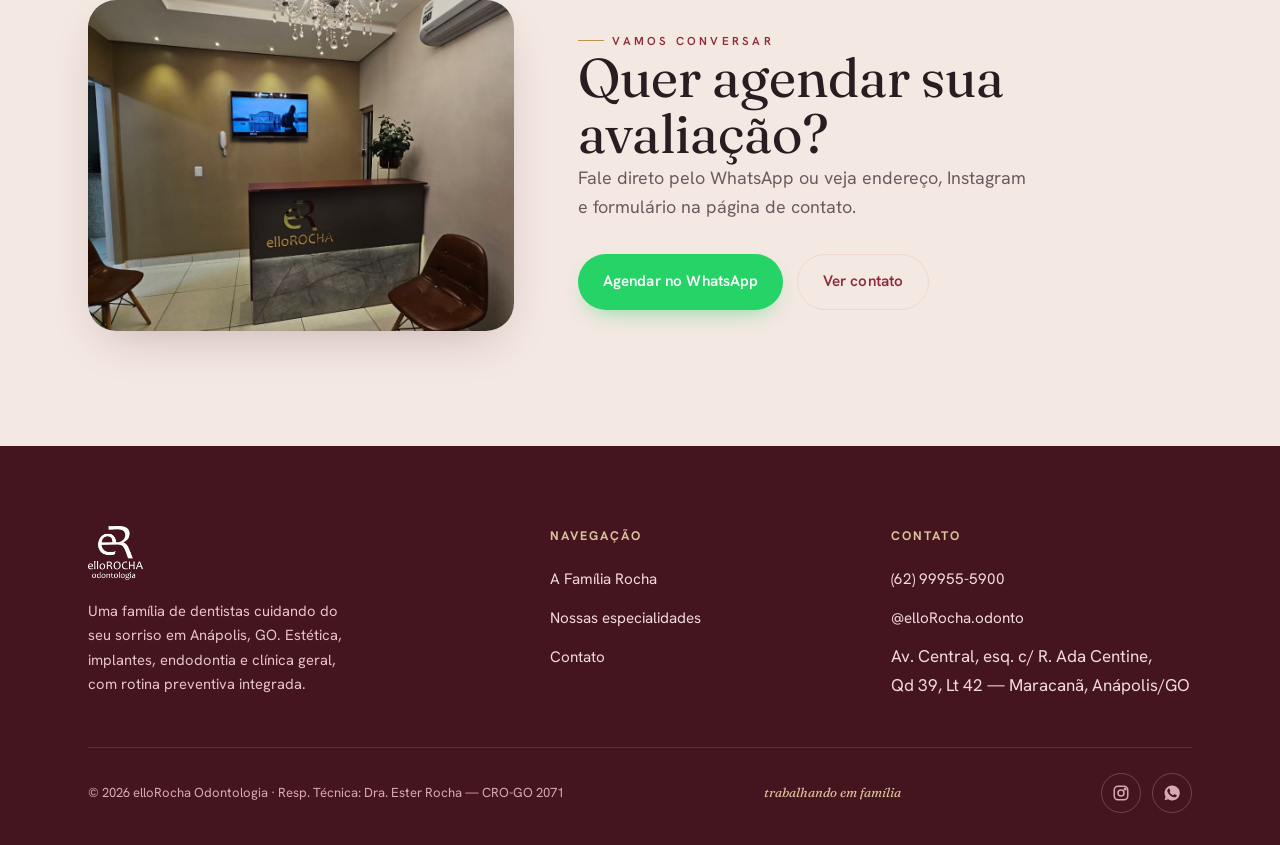
==== commit 5b20b863: "Atualiza site com novas paginas e imagens" ====
--- a/index.html
+++ b/index.html
@@ -1,4 +1,4 @@
-<!DOCTYPE html>
+﻿<!DOCTYPE html>
 <html lang="pt-BR">
 <head>
 <meta charset="UTF-8">
@@ -15,7 +15,7 @@
 <link rel="preconnect" href="https://fonts.googleapis.com">
 <link rel="preconnect" href="https://fonts.gstatic.com" crossorigin>
 <link href="https://fonts.googleapis.com/css2?family=Fraunces:ital,opsz,wght@0,9..144,300..600;1,9..144,300..500&family=Hanken+Grotesk:wght@400;500;600;700&display=swap" rel="stylesheet">
-<link rel="stylesheet" href="assets/css/styles.css">
+<link rel="stylesheet" href="assets/css/styles.css?v=20260620-2">
 <script type="application/ld+json">
 {
   "@context":"https://schema.org",
@@ -44,12 +44,10 @@
     <img src="assets/img/logo-bordo.png" alt="elloRocha Odontologia">
   </a>
   <nav class="nav__links" aria-label="Principal">
+    <a href="index.html">Home</a>
     <a href="a-familia.html">A Família</a>
-    <a href="estetica.html">Estética</a>
-    <a href="implantes.html">Implantes</a>
-    <a href="endodontia.html">Endodontia</a>
-    <a href="clinica-geral.html">Clínica Geral</a>
-    <a href="index.html#contato">Contato</a>
+    <a href="especialidades.html">Nossas Especialidades</a>
+    <a href="contato.html">Contato</a>
   </nav>
   <div class="nav__cta">
     <a class="btn btn--wz" href="https://wa.me/5562999555900?text=Ol%C3%A1!%20Gostaria%20de%20agendar%20uma%20avalia%C3%A7%C3%A3o%20na%20elloRocha." target="_blank" rel="noopener">
@@ -86,13 +84,13 @@
 
     <div class="hero__media" data-reveal data-delay="2">
       <div class="collage">
-        <figure class="c1"><img src="assets/img/fachada-ellorocha.jpg" alt="Fachada da elloRocha Odontologia em Anápolis"><figcaption>Nossa fachada</figcaption></figure>
-        <figure class="c2"><img src="assets/img/recepcao.jpg" alt="Recepção da elloRocha Odontologia"><figcaption>Recepção</figcaption></figure>
+        <figure class="c1"><img src="assets/img/familia-rocha-retrato.webp" alt="Doutoras da família Rocha na elloRocha Odontologia"><figcaption>Família Rocha</figcaption></figure>
+        <figure class="c2"><img src="assets/img/recepcao-1.jpg" alt="Recepção da elloRocha Odontologia"><figcaption>Recepção</figcaption></figure>
         <figure class="c3 tile" aria-hidden="true">
           <span class="er brand-mark" aria-hidden="true"></span>
           <small>trabalhando<br>em família</small>
         </figure>
-        <figure class="c4"><img src="assets/img/brinde-ello-1.jpg" alt="Brinde da marca elloRocha"><figcaption>@elloRocha.odonto</figcaption></figure>
+        <figure class="c4"><img src="assets/img/fachada-ellorocha.jpg" alt="Fachada da elloRocha Odontologia em Anápolis"><figcaption>Nossa fachada</figcaption></figure>
       </div>
     </div>
   </div>
@@ -172,29 +170,46 @@
     </div>
     <div class="serv-grid">
       <article class="serv-card" data-reveal data-delay="1">
-        <figure class="serv-card__photo"><img src="assets/img/antes-depois-1.jpeg" alt="Resultado de estética dental"></figure>
+        <figure class="serv-card__photo"><img src="assets/img/sorriso-1.jpg" alt="Sorriso em planejamento estético"></figure>
         <h3>Estética dental</h3>
         <p>Lentes de contato, facetas, clareamento e design do sorriso para realçar a sua beleza natural.</p>
-        <a class="link-arrow" href="estetica.html">Ver mais <svg viewBox="0 0 24 24" fill="none" stroke="currentColor" stroke-width="2"><path d="M5 12h14M13 6l6 6-6 6"/></svg></a>
+        <a class="link-arrow" href="especialidades.html#estetica">Ver mais <svg viewBox="0 0 24 24" fill="none" stroke="currentColor" stroke-width="2"><path d="M5 12h14M13 6l6 6-6 6"/></svg></a>
       </article>
       <article class="serv-card" data-reveal data-delay="2">
-        <figure class="serv-card__photo"><img src="assets/img/implantes-apoio.png" alt="Arte informativa sobre implantes dentários"></figure>
+        <figure class="serv-card__photo"><img src="assets/img/dra-stephanie.jpg" alt="Dra. Stéphanie Caroline em atendimento"></figure>
         <h3>Implantes &amp; cirurgia</h3>
         <p>Reabilitação completa com implantes e próteses para você voltar a mastigar e sorrir com confiança.</p>
-        <a class="link-arrow" href="implantes.html">Ver mais <svg viewBox="0 0 24 24" fill="none" stroke="currentColor" stroke-width="2"><path d="M5 12h14M13 6l6 6-6 6"/></svg></a>
+        <a class="link-arrow" href="especialidades.html#implantes">Ver mais <svg viewBox="0 0 24 24" fill="none" stroke="currentColor" stroke-width="2"><path d="M5 12h14M13 6l6 6-6 6"/></svg></a>
       </article>
       <article class="serv-card" data-reveal data-delay="3">
-        <figure class="serv-card__photo"><img src="assets/img/endodontia-apoio.png" alt="Arte informativa sobre sintomas para tratamento de canal"></figure>
+        <figure class="serv-card__photo"><img src="assets/img/dra-larissa.jpg" alt="Dra. Larissa Michelle em atendimento"></figure>
         <h3>Endodontia</h3>
         <p>Tratamento de canal para aliviar a dor, controlar infecções e preservar o dente natural sempre que possível.</p>
-        <a class="link-arrow" href="endodontia.html">Ver mais <svg viewBox="0 0 24 24" fill="none" stroke="currentColor" stroke-width="2"><path d="M5 12h14M13 6l6 6-6 6"/></svg></a>
+        <a class="link-arrow" href="especialidades.html#endodontia">Ver mais <svg viewBox="0 0 24 24" fill="none" stroke="currentColor" stroke-width="2"><path d="M5 12h14M13 6l6 6-6 6"/></svg></a>
       </article>
       <article class="serv-card" data-reveal data-delay="4">
-        <figure class="serv-card__photo"><img src="assets/img/sala-atendimento.jpg" alt="Sala de atendimento da elloRocha"></figure>
+        <figure class="serv-card__photo"><img src="assets/img/consultorio-1.jpg" alt="Consultório da elloRocha pronto para atendimento"></figure>
         <h3>Clínica geral</h3>
         <p>Limpezas, avaliações, restaurações e prevenção para manter sua rotina odontológica em dia.</p>
-        <a class="link-arrow" href="clinica-geral.html">Ver mais <svg viewBox="0 0 24 24" fill="none" stroke="currentColor" stroke-width="2"><path d="M5 12h14M13 6l6 6-6 6"/></svg></a>
-      </article>
+        <a class="link-arrow" href="especialidades.html#clinica-geral">Ver mais <svg viewBox="0 0 24 24" fill="none" stroke="currentColor" stroke-width="2"><path d="M5 12h14M13 6l6 6-6 6"/></svg></a>
+      </article>
+    </div>
+  </div>
+</section>
+
+<!-- ===================== CLÍNICA POR DENTRO ===================== -->
+<section class="section visual-story">
+  <div class="container visual-story__grid">
+    <div class="head" data-reveal style="margin-bottom:0">
+      <span class="eyebrow">A clínica por dentro</span>
+      <h2 class="section-title">Um espaço pensado para você se sentir <em>à vontade</em>.</h2>
+      <p class="lead">As fotos da clínica entram como prova de confiança: fachada fácil de reconhecer, recepção acolhedora e consultórios preparados para um atendimento tranquilo.</p>
+    </div>
+    <div class="clinic-gallery" data-reveal data-delay="1">
+      <figure class="wide"><img src="assets/img/fachada-ellorocha.jpg" alt="Fachada da elloRocha Odontologia"><figcaption>Chegada</figcaption></figure>
+      <figure><img src="assets/img/recepcao.jpg" alt="Recepção da elloRocha"><figcaption>Recepção</figcaption></figure>
+      <figure><img src="assets/img/sala-atendimento.jpg" alt="Sala de atendimento da elloRocha"><figcaption>Atendimento</figcaption></figure>
+      <figure class="tall"><img src="assets/img/lado-fora-mesinha.jpg" alt="Espaço externo da elloRocha com mesinha"><figcaption>Espaço externo</figcaption></figure>
     </div>
   </div>
 </section>
@@ -289,38 +304,19 @@
   </div>
 </section>
 
-<!-- ===================== CONTATO ===================== -->
-<section class="section section--nude" id="contato">
-  <div class="container contact">
-    <div class="contact__info" data-reveal>
+<!-- ===================== CTA CONTATO ===================== -->
+<section class="section section--nude contact-teaser">
+  <div class="container contact-teaser__grid">
+    <figure data-reveal><img src="assets/img/recepcao.jpg" alt="Recepção da elloRocha Odontologia"></figure>
+    <div data-reveal data-delay="1">
       <span class="eyebrow">Vamos conversar</span>
-      <h2 class="section-title">Agende sua avaliação.</h2>
-      <p class="lead">A gente adora um novo sorriso para cuidar. Chame no WhatsApp ou deixe seus dados que retornamos para você.</p>
-      <ul class="info-list">
-        <li><span class="ic"><svg viewBox="0 0 24 24" fill="none" stroke="currentColor" stroke-width="2"><path d="M12 21s-7-4.35-7-10a7 7 0 0 1 14 0c0 5.65-7 10-7 10Z"/><circle cx="12" cy="11" r="2.5"/></svg></span><div><b>Endereço</b><span>Av. Central, esq. c/ R. Ada Centine, Qd 39, Lt 42 — B. Maracanã, Anápolis/GO</span></div></li>
-        <li><span class="ic"><svg viewBox="0 0 24 24" fill="none" stroke="currentColor" stroke-width="2"><path d="M5 4h4l2 5-3 2a12 12 0 0 0 5 5l2-3 5 2v4a2 2 0 0 1-2 2A16 16 0 0 1 3 6a2 2 0 0 1 2-2Z"/></svg></span><div><b>WhatsApp</b><a href="https://wa.me/5562999555900" target="_blank" rel="noopener">(62) 99955-5900</a></div></li>
-        <li><span class="ic"><svg viewBox="0 0 24 24" fill="none" stroke="currentColor" stroke-width="2"><rect x="3" y="3" width="18" height="18" rx="5"/><circle cx="12" cy="12" r="4"/><circle cx="17.5" cy="6.5" r="1" fill="currentColor"/></svg></span><div><b>Instagram</b><a href="https://instagram.com/elloRocha.odonto" target="_blank" rel="noopener">@elloRocha.odonto</a></div></li>
-      </ul>
-    </div>
-    <form class="form-card" data-contact data-reveal data-delay="1">
-      <div class="field"><label for="nome">Seu nome</label><input id="nome" name="nome" type="text" placeholder="Como podemos te chamar?" required></div>
-      <div class="field"><label for="tel">WhatsApp</label><input id="tel" name="tel" type="tel" placeholder="(62) 90000-0000"></div>
-      <div class="field"><label for="assunto">O que você procura?</label>
-        <select id="assunto" name="assunto">
-          <option>Estética dental</option>
-          <option>Implantes &amp; cirurgia</option>
-          <option>Tratamento de canal</option>
-          <option>Limpeza / clínica geral</option>
-          <option>Ainda não sei, quero avaliar</option>
-        </select>
-      </div>
-      <div class="field"><label for="msg">Mensagem (opcional)</label><textarea id="msg" name="msg" placeholder="Conte um pouco sobre o que você precisa..."></textarea></div>
-      <button class="btn btn--wz" type="submit">
-        <svg viewBox="0 0 24 24" fill="currentColor" aria-hidden="true"><path d="M12 2a10 10 0 0 0-8.6 15l-1.3 4.7 4.8-1.3A10 10 0 1 0 12 2Zm5.8 14.2c-.2.7-1.4 1.3-2 1.4-.5.1-1.2.1-1.9-.1-.4-.1-1-.3-1.8-.6-3-1.3-5-4.4-5.1-4.6-.2-.2-1.3-1.7-1.3-3.2 0-1.5.8-2.3 1.1-2.6.3-.3.6-.4.8-.4h.6c.2 0 .4 0 .6.5l.9 2.1c.1.2.1.4 0 .6l-.4.6-.3.3c-.2.2-.3.4-.1.7.2.3.9 1.4 1.9 2.3 1.3 1.1 2.3 1.5 2.6 1.6.3.1.5.1.7-.1l.9-1.1c.2-.3.4-.2.7-.1l2 1c.3.1.5.2.6.3.1.2.1.7-.1 1.5Z"/></svg>
-        Enviar pelo WhatsApp
-      </button>
-      <p class="lgpd">Ao enviar, você concorda que a elloRocha entre em contato pelos dados informados. Não compartilhamos suas informações — usamos apenas para responder ao seu atendimento.</p>
-    </form>
+      <h2 class="section-title">Quer agendar sua avaliação?</h2>
+      <p class="lead">Fale direto pelo WhatsApp ou veja endereço, Instagram e formulário na página de contato.</p>
+      <div class="hero__actions">
+        <a class="btn btn--wz" href="https://wa.me/5562999555900?text=Ol%C3%A1!%20Gostaria%20de%20agendar%20uma%20avalia%C3%A7%C3%A3o%20na%20elloRocha." target="_blank" rel="noopener">Agendar no WhatsApp</a>
+        <a class="btn btn--ghost" href="contato.html">Ver contato</a>
+      </div>
+    </div>
   </div>
 </section>
 </main>
@@ -337,9 +333,8 @@
         <h4>Navegação</h4>
         <ul>
           <li><a href="a-familia.html">A Família Rocha</a></li>
-          <li><a href="estetica.html">Estética dental</a></li>
-          <li><a href="implantes.html">Implantes &amp; cirurgia</a></li>
-          <li><a href="clinica-geral.html">Clínica geral</a></li>
+          <li><a href="especialidades.html">Nossas especialidades</a></li>
+          <li><a href="contato.html">Contato</a></li>
         </ul>
       </div>
       <div>
--- a/assets/css/styles.css
+++ b/assets/css/styles.css
@@ -182,10 +182,10 @@
 .collage figure{ position:relative; overflow:hidden; border-radius:var(--radius); box-shadow:var(--shadow); }
 .collage img{ width:100%; height:100%; object-fit:cover; transition:transform 1.2s var(--ease); }
 .collage figure:hover img{ transform:scale(1.06); }
-.collage .c1{ grid-column:1/4; grid-row:1/5; }
-.collage .c2{ grid-column:4/7; grid-row:1/4; }
-.collage .c3{ grid-column:4/7; grid-row:4/7; }
-.collage .c4{ grid-column:1/4; grid-row:5/7; }
+.collage .c1{ grid-column:1/7; grid-row:1/5; }
+.collage .c2{ grid-column:1/3; grid-row:5/7; }
+.collage .c3{ grid-column:3/5; grid-row:5/7; }
+.collage .c4{ grid-column:5/7; grid-row:5/7; }
 .collage .tile{
   display:flex; flex-direction:column; justify-content:space-between; padding:1.2rem;
   background:linear-gradient(150deg,var(--bordo),var(--bordo-deep)); color:#fff;
@@ -248,7 +248,7 @@
 /* =====================================================================
    ESPECIALIDADES
    ===================================================================== */
-.serv-grid{ display:grid; grid-template-columns:repeat(3,1fr); gap:1.4rem; }
+.serv-grid{ display:grid; grid-template-columns:repeat(4,1fr); gap:1.4rem; }
 .serv-card{
   background:var(--paper); border:1px solid var(--linha); border-radius:var(--radius-lg);
   padding:2rem 1.8rem; transition:.45s var(--ease); position:relative; overflow:hidden;
@@ -260,7 +260,8 @@
 .serv-card__photo{ aspect-ratio:4/3; border-radius:calc(var(--radius) - 6px); overflow:hidden; background:var(--nude); }
 .serv-card__photo img{ width:100%; height:100%; object-fit:cover; }
 .serv-card:nth-child(1) .serv-card__photo img{ object-position:center; }
-.serv-card:nth-child(2) .serv-card__photo img,.serv-card:nth-child(3) .serv-card__photo img{ object-fit:cover; object-position:center top; }
+.serv-card:nth-child(2) .serv-card__photo img{ object-position:center 30%; }
+.serv-card:nth-child(3) .serv-card__photo img{ object-position:center 22%; }
 .serv-card:nth-child(4) .serv-card__photo img{ object-position:center; }
 .serv-card__ico{ width:54px; height:54px; border-radius:14px; display:flex; align-items:center; justify-content:center; background:var(--nude); color:var(--bordo); }
 .serv-card__ico svg{ width:26px; height:26px; }
@@ -331,6 +332,16 @@
    ===================================================================== */
 .contact{ display:grid; grid-template-columns:.95fr 1.05fr; gap:clamp(2rem,5vw,4rem); align-items:start; }
 .contact__info h2{ margin-bottom:1.2rem; }
+.contact-teaser__grid{ display:grid; grid-template-columns:.82fr 1.18fr; gap:clamp(2rem,5vw,4rem); align-items:center; }
+.contact-teaser figure,.contact-card-photo,.contact-hero__media figure{ overflow:hidden; border-radius:var(--radius-lg); box-shadow:var(--shadow); background:var(--paper); }
+.contact-teaser img,.contact-card-photo img,.contact-hero__media img{ width:100%; height:100%; object-fit:cover; }
+.contact-teaser img{ aspect-ratio:4/3.1; }
+.contact-hero__media{ display:grid; grid-template-columns:1fr 1fr; gap:14px; }
+.contact-hero__media figure:first-child{ grid-column:1/3; }
+.contact-hero__media figure:first-child img{ aspect-ratio:16/9; }
+.contact-hero__media figure:not(:first-child) img{ aspect-ratio:4/3; }
+.contact-card-photo{ margin-top:1.8rem; }
+.contact-card-photo img{ aspect-ratio:4/3; }
 .info-list{ display:flex; flex-direction:column; gap:1.1rem; margin-top:1.8rem; }
 .info-list li{ display:flex; gap:1rem; align-items:flex-start; }
 .info-list .ic{ width:46px; height:46px; flex:none; border-radius:13px; background:var(--nude); color:var(--bordo); display:grid; place-items:center; }
@@ -385,7 +396,11 @@
 .page-hero h1{ font-size:clamp(2.4rem,6vw,4.4rem); font-weight:330; letter-spacing:0; line-height:1; margin-bottom:1.3rem; }
 .page-hero h1 em{ font-style:italic; color:var(--bordo); }
 .page-hero__media{ border-radius:var(--radius-lg); overflow:hidden; box-shadow:var(--shadow); aspect-ratio:4/3.4; }
+.page-hero__media--wide{ aspect-ratio:16/9; }
 .page-hero__media img{ width:100%; height:100%; object-fit:cover; }
+.page-hero__media img[src*="dra-stephanie"]{ object-position:center 28%; }
+.page-hero__media img[src*="dra-larissa"]{ object-position:center 24%; }
+.page-hero__media img[src*="sorriso"]{ object-position:center; }
 .crumbs{ font-size:.82rem; color:var(--muted); margin-bottom:1.4rem; display:flex; gap:.5rem; }
 .crumbs a:hover{ color:var(--bordo); }
 
@@ -395,6 +410,37 @@
 .benefit .ic svg{ width:24px; height:24px; }
 .benefit h3{ font-size:1.15rem; font-weight:500; margin-bottom:.4rem; }
 .benefit p{ font-size:.92rem; color:var(--mid); }
+
+/* página única de especialidades */
+.treatment-jump{
+  display:grid; grid-template-columns:repeat(4,1fr); gap:.8rem;
+}
+.treatment-jump a{
+  display:flex; align-items:center; justify-content:center; min-height:58px;
+  border:1px solid var(--linha); border-radius:999px; background:var(--paper);
+  color:var(--bordo); font-weight:700; text-align:center; padding:.75rem 1rem;
+  transition:transform .3s var(--ease), box-shadow .3s var(--ease), border-color .3s;
+}
+.treatment-jump a:hover{ transform:translateY(-3px); box-shadow:var(--shadow-sm); border-color:var(--blush); }
+.specialty-section{ scroll-margin-top:90px; }
+.specialty-section__grid{
+  display:grid; grid-template-columns:.95fr 1.05fr; gap:clamp(2rem,5vw,4rem); align-items:center;
+}
+.specialty-section__grid--reverse figure{ order:2; }
+.specialty-section figure{
+  overflow:hidden; border-radius:var(--radius-lg); box-shadow:var(--shadow); background:var(--paper);
+}
+.specialty-section img{ width:100%; height:100%; aspect-ratio:4/3.35; object-fit:cover; }
+.specialty-section img[src*="dra-stephanie"]{ object-position:center 28%; }
+.specialty-section img[src*="dra-larissa"]{ object-position:center 24%; }
+.treatment-list{ display:grid; gap:.65rem; margin:1.4rem 0 1.8rem; color:var(--mid); }
+.treatment-list li{
+  position:relative; padding-left:1.3rem;
+}
+.treatment-list li::before{
+  content:""; position:absolute; left:0; top:.72em; width:7px; height:7px;
+  border-radius:50%; background:var(--champagne);
+}
 
 /* faixa responsável */
 .resp{ display:grid; grid-template-columns:auto 1fr; gap:2rem; align-items:center; background:var(--paper); border:1px solid var(--linha); border-radius:var(--radius-lg); padding:clamp(1.6rem,3vw,2.4rem); }
@@ -428,8 +474,12 @@
    ===================================================================== */
 @media (max-width:980px){
   .hero__grid,.page-hero__grid,.family-intro,.contact{ grid-template-columns:1fr; }
+  .contact-teaser__grid{ grid-template-columns:1fr; }
   .feat-grid,.steps{ grid-template-columns:repeat(2,1fr); }
   .serv-grid,.family-grid,.testi-grid,.benefit-grid{ grid-template-columns:repeat(2,1fr); }
+  .treatment-jump{ grid-template-columns:repeat(2,1fr); }
+  .specialty-section__grid{ grid-template-columns:1fr; }
+  .specialty-section__grid--reverse figure{ order:0; }
   .footer__top{ grid-template-columns:1fr 1fr; }
   .collage{ grid-auto-rows:56px; }
   .page-hero__media{ order:-1; }
@@ -445,17 +495,20 @@
   .nav__cta .btn{ display:none; }
   body.menu-open{ overflow:hidden; }
   .serv-grid,.family-grid,.testi-grid,.benefit-grid,.feat-grid,.steps{ grid-template-columns:1fr; }
+  .treatment-jump{ grid-template-columns:1fr; }
   .footer__top{ grid-template-columns:1fr; gap:2rem; }
   .resp{ grid-template-columns:1fr; text-align:center; justify-items:center; }
   .hero__proof{ gap:1.4rem; }
   .hero__actions{ width:100%; }
   .hero__actions .btn{ flex:1 1 100%; justify-content:center; }
   .cta-band .actions .btn{ width:100%; justify-content:center; }
+  .contact-hero__media{ grid-template-columns:1fr; }
+  .contact-hero__media figure:first-child{ grid-column:auto; }
   .collage{ grid-template-columns:repeat(2,1fr); grid-auto-rows:90px; }
-  .collage .c1{ grid-column:1/2; grid-row:1/3; }
-  .collage .c2{ grid-column:2/3; grid-row:1/3; }
-  .collage .c3{ grid-column:1/2; grid-row:3/4; }
-  .collage .c4{ grid-column:2/3; grid-row:3/4; }
+  .collage .c1{ grid-column:1/3; grid-row:1/3; }
+  .collage .c2{ grid-column:1/2; grid-row:3/4; }
+  .collage .c3{ grid-column:2/3; grid-row:3/4; }
+  .collage .c4{ grid-column:1/3; grid-row:4/5; }
 }
 
 
@@ -465,4 +518,28 @@
 .visual-proof img,.service-visual img{ width:100%; height:100%; object-fit:cover; aspect-ratio:4/3; }
 .visual-proof figcaption{ padding:.8rem 1rem; color:var(--mid); font-size:.82rem; background:var(--paper); }
 .service-visual figure:nth-child(2) img{ object-position:center top; }
-@media (max-width:680px){ .visual-proof__grid,.service-visual__grid{ grid-template-columns:1fr; } }
+
+/* ---------- Clínica por dentro ---------- */
+.visual-story{ background:var(--marfim); }
+.visual-story__grid{ display:grid; grid-template-columns:.78fr 1.22fr; gap:clamp(2rem,5vw,4rem); align-items:center; }
+.clinic-gallery{ display:grid; grid-template-columns:1fr .7fr .95fr; grid-template-rows:repeat(2, 190px); gap:14px; }
+.clinic-gallery figure{ position:relative; overflow:hidden; border-radius:var(--radius-lg); box-shadow:var(--shadow-sm); background:var(--paper); }
+.clinic-gallery .wide{ grid-column:1; grid-row:1 / span 2; }
+.clinic-gallery .tall{ grid-column:3; grid-row:1 / span 2; }
+.clinic-gallery img{ width:100%; height:100%; object-fit:cover; }
+.clinic-gallery figcaption{
+  position:absolute; left:12px; bottom:12px; border-radius:999px; padding:.35em .75em;
+  background:rgba(251,246,241,.92); color:var(--bordo); font-size:.72rem; font-weight:700;
+}
+
+@media (max-width:980px){
+  .visual-story__grid{ grid-template-columns:1fr; }
+  .clinic-gallery{ grid-template-rows:repeat(2, 170px); }
+}
+@media (max-width:680px){
+  .visual-proof__grid,.service-visual__grid{ grid-template-columns:1fr; }
+  .clinic-gallery{ grid-template-columns:1fr; grid-template-rows:none; grid-auto-rows:auto; }
+  .clinic-gallery .wide,.clinic-gallery .tall{ grid-column:auto; grid-row:auto; }
+  .clinic-gallery img{ aspect-ratio:4/3; }
+  .clinic-gallery .tall img{ aspect-ratio:3/4; }
+}
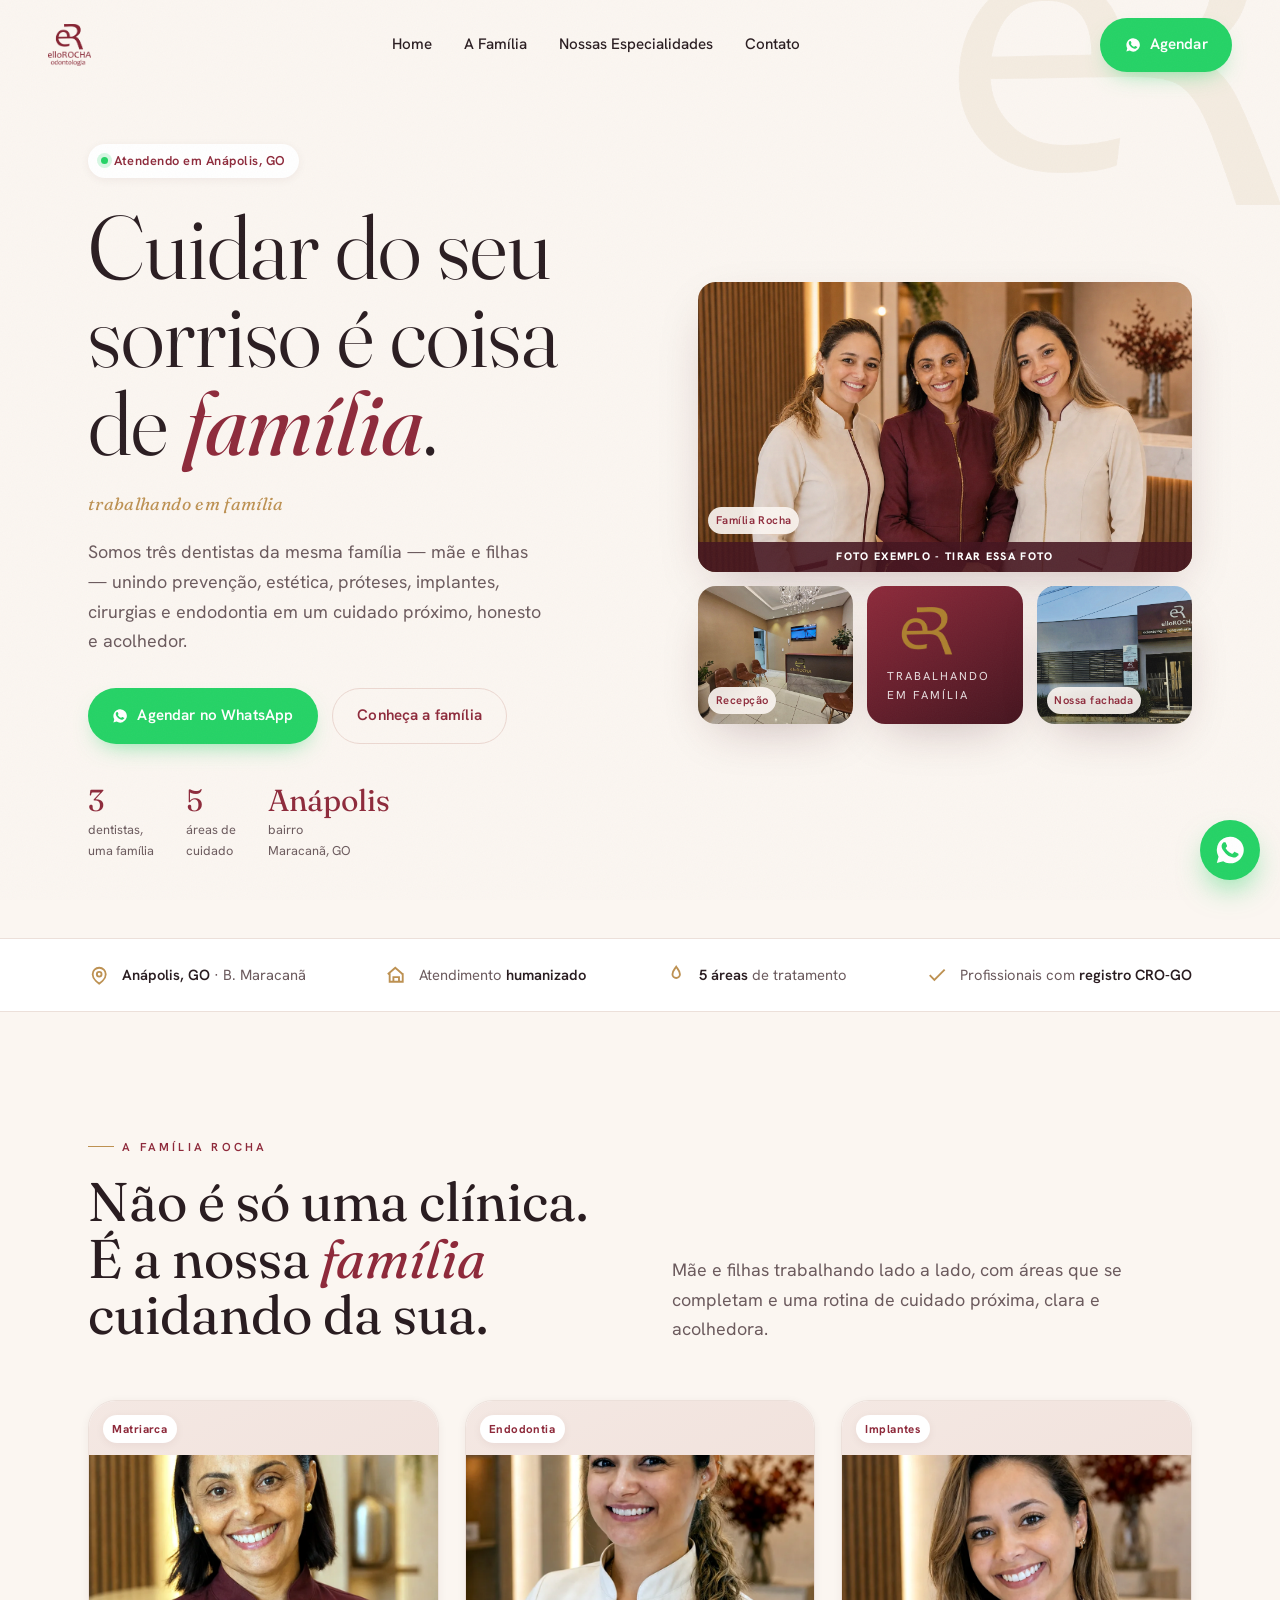
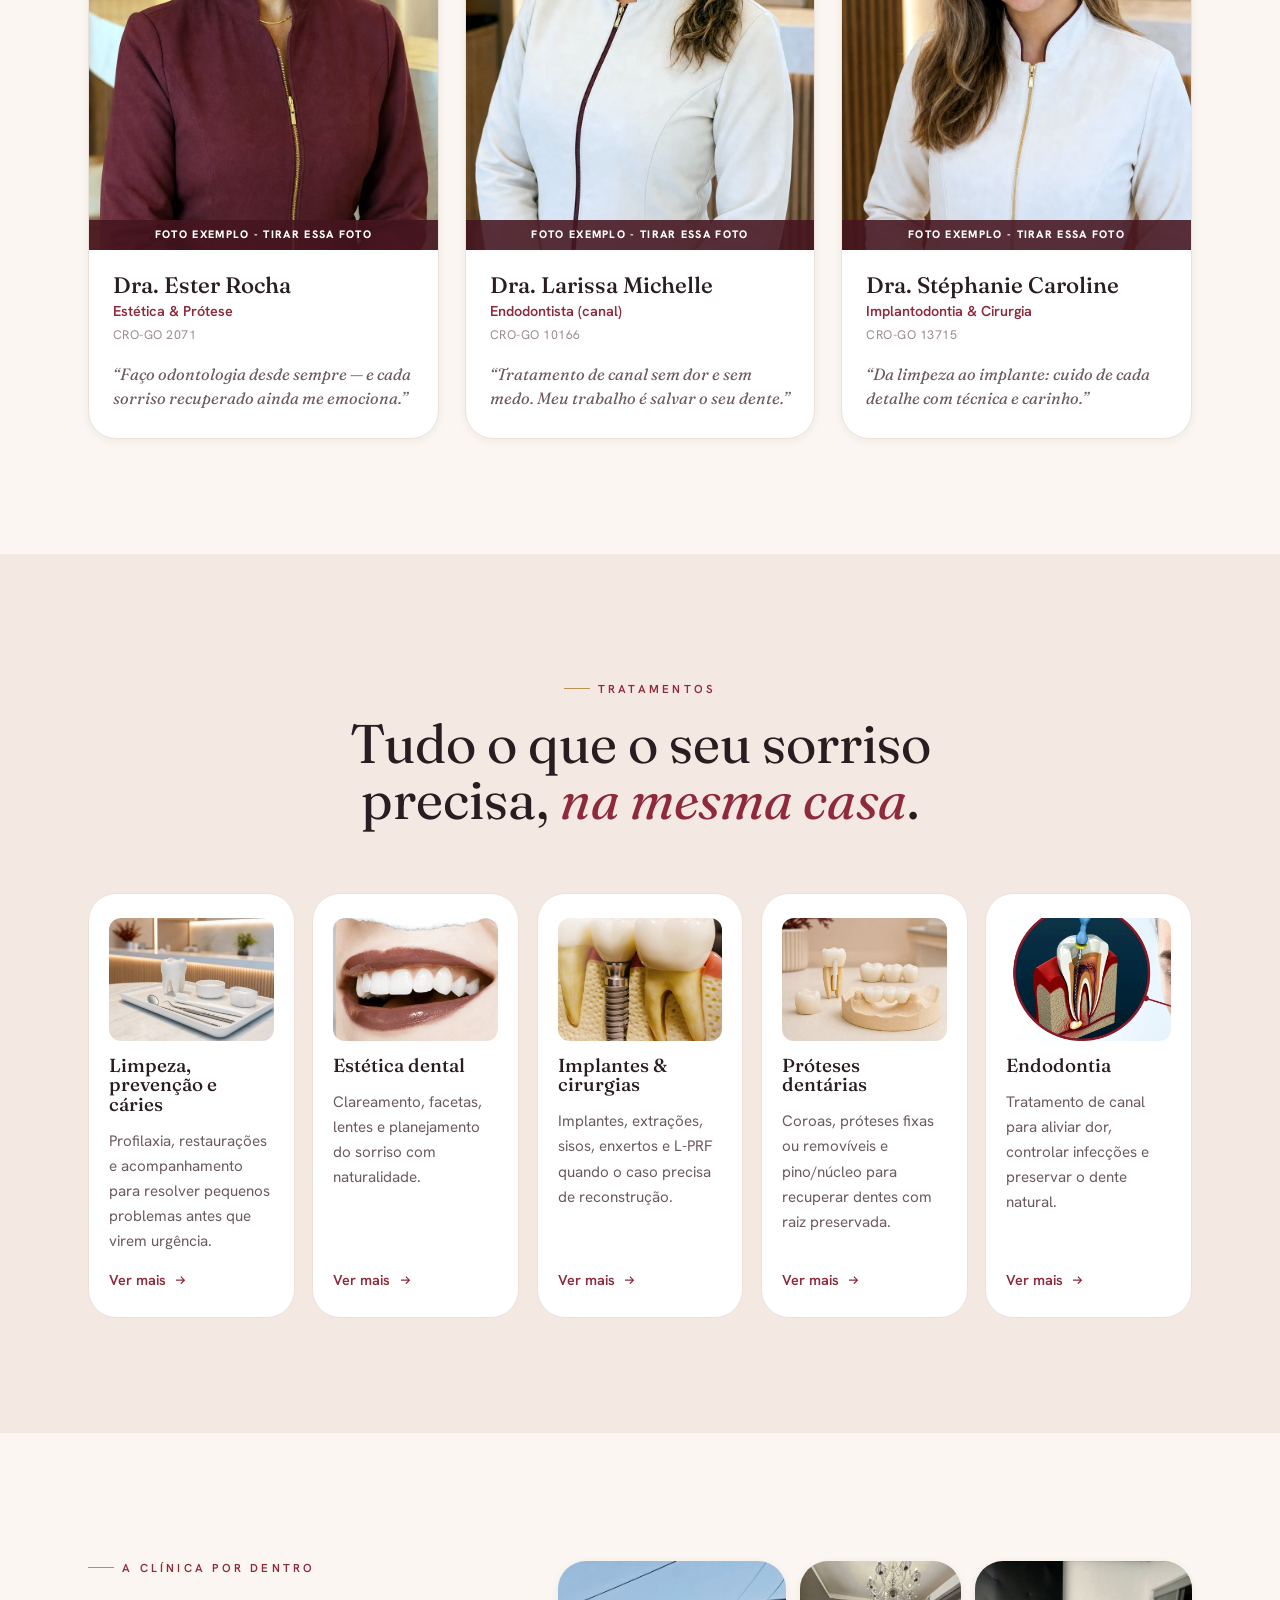
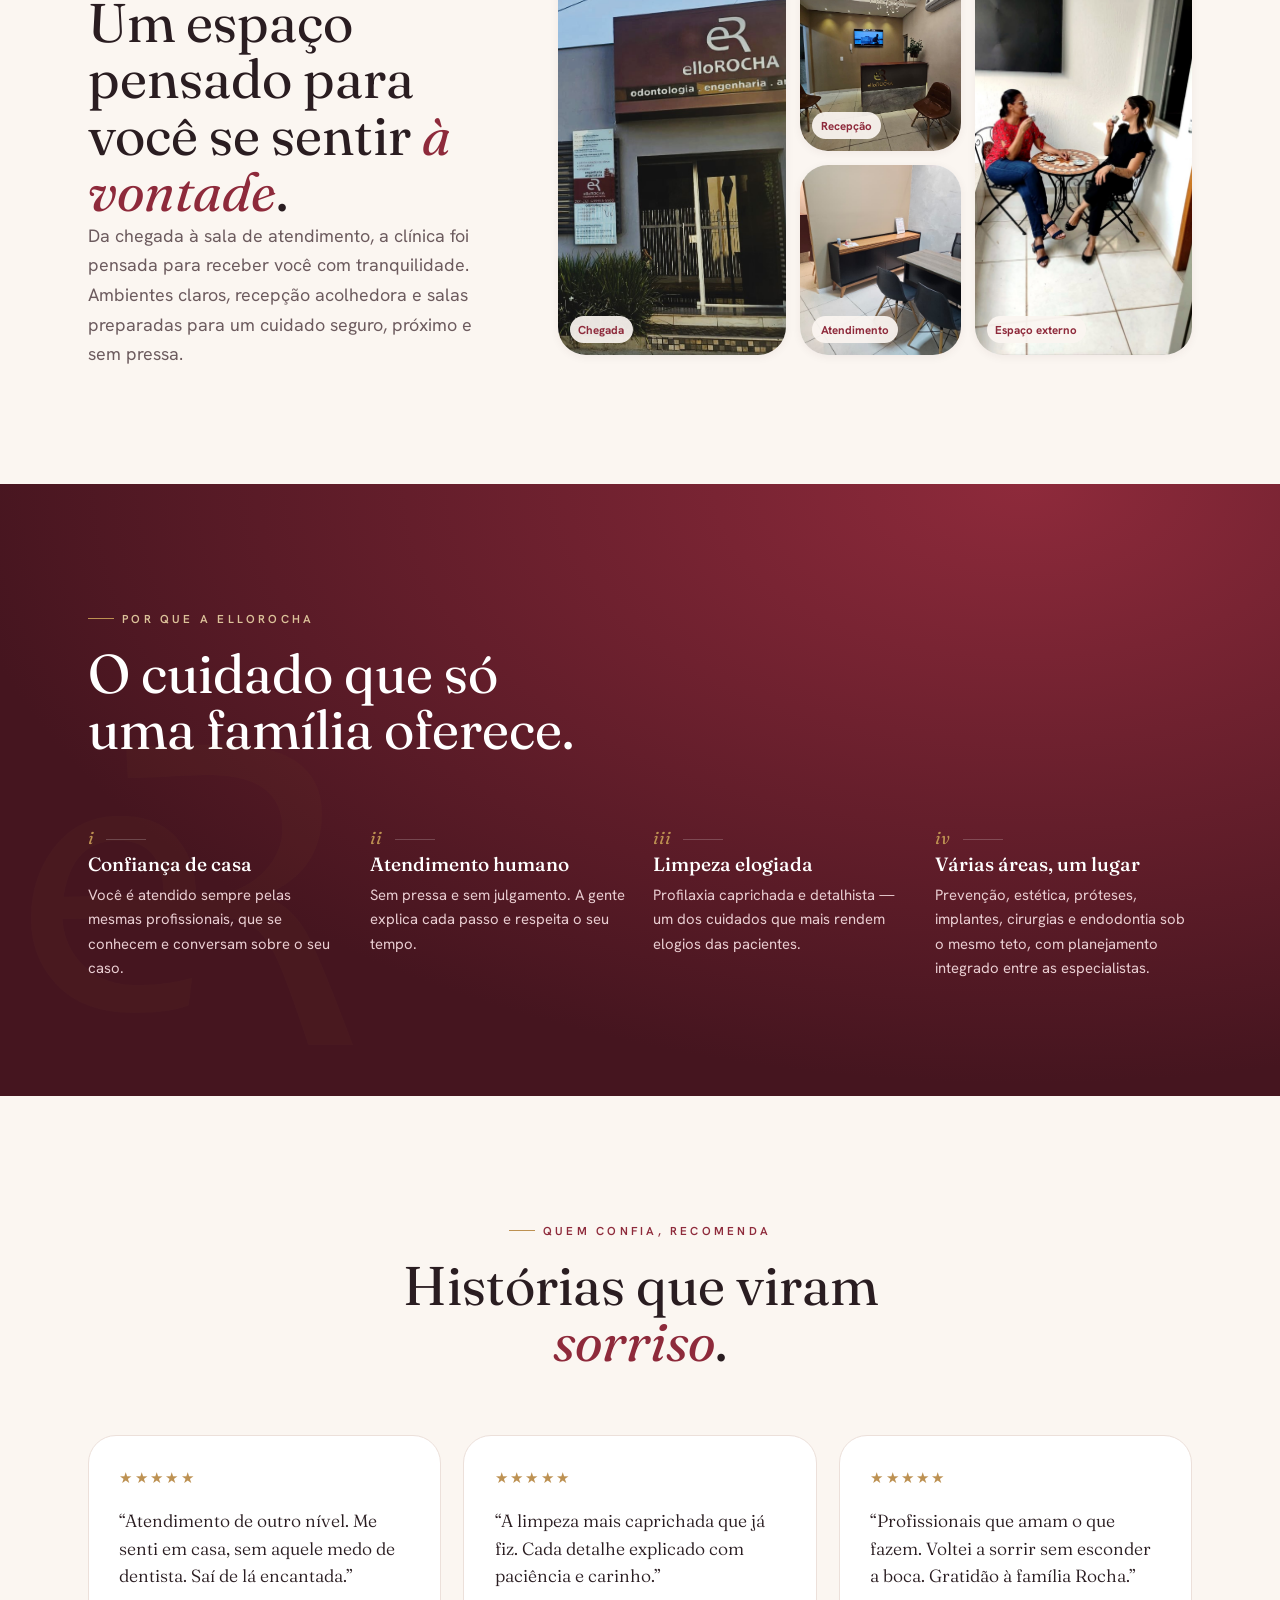
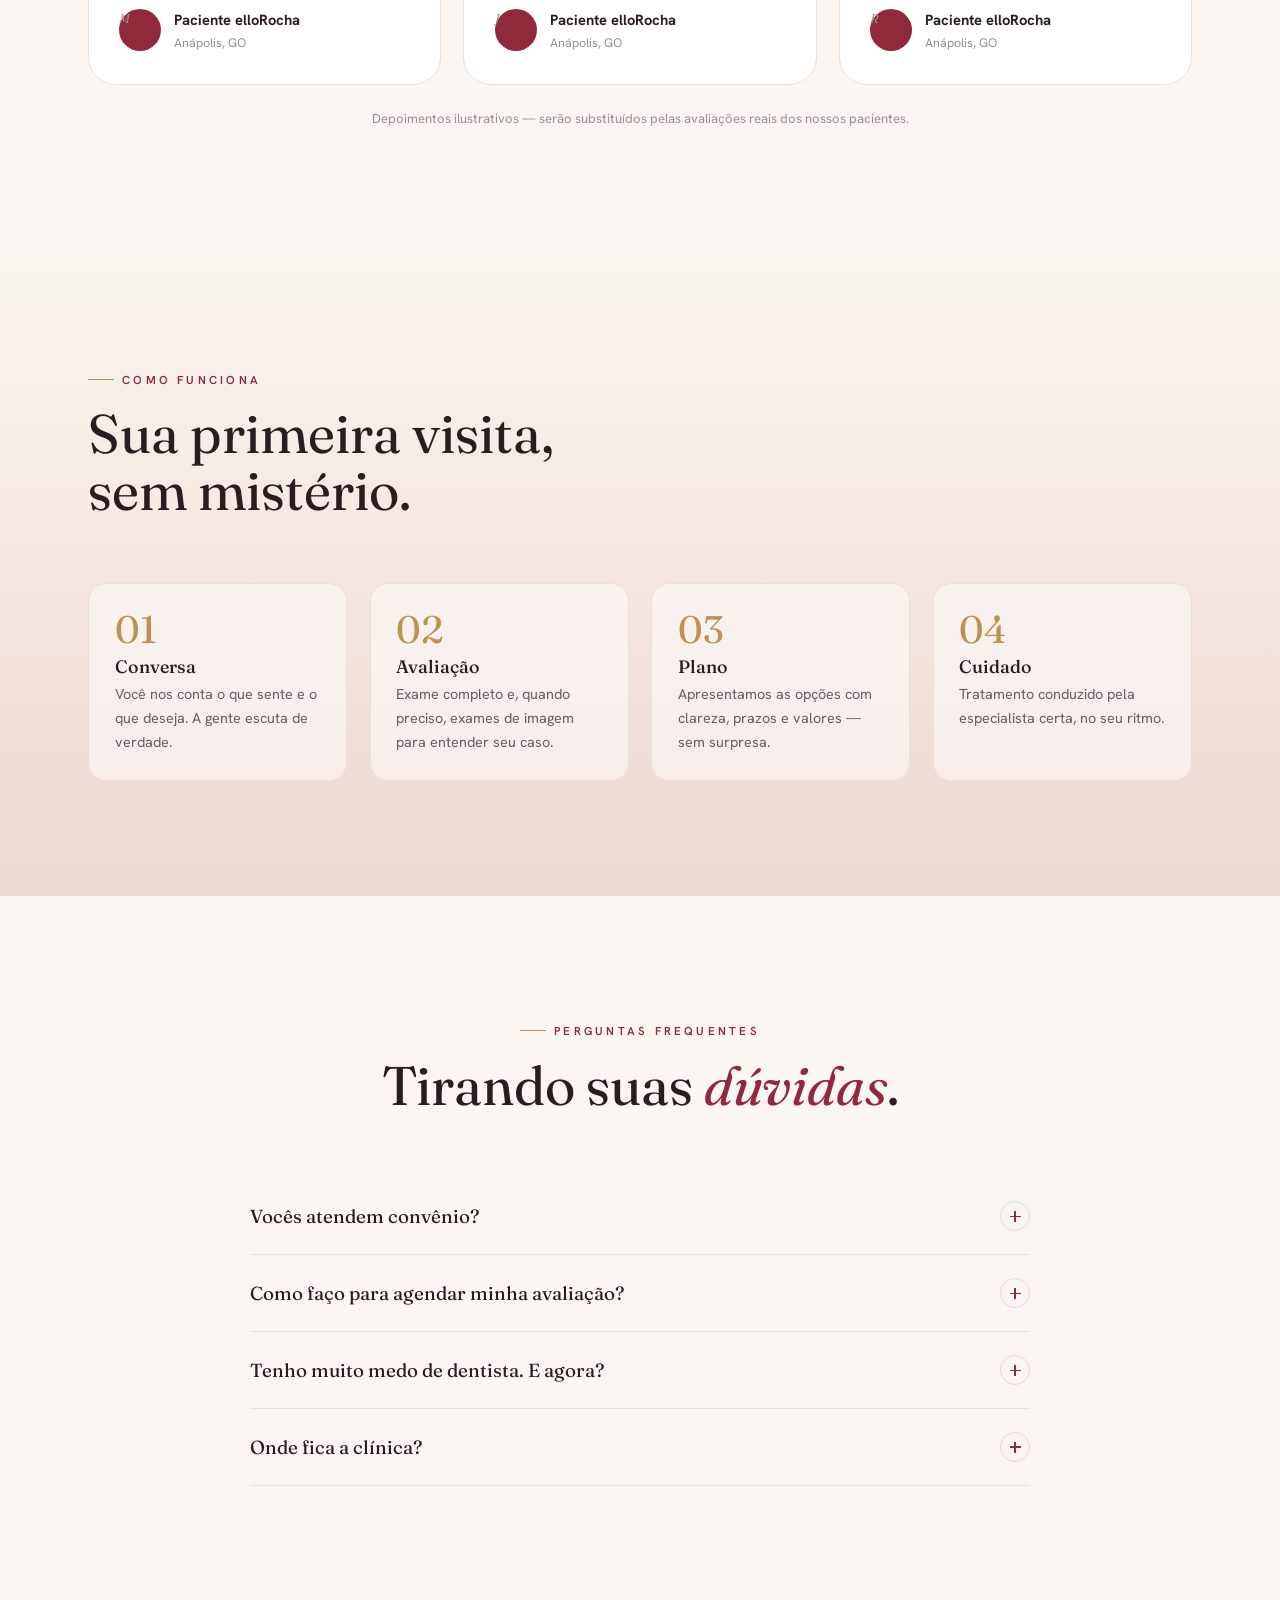
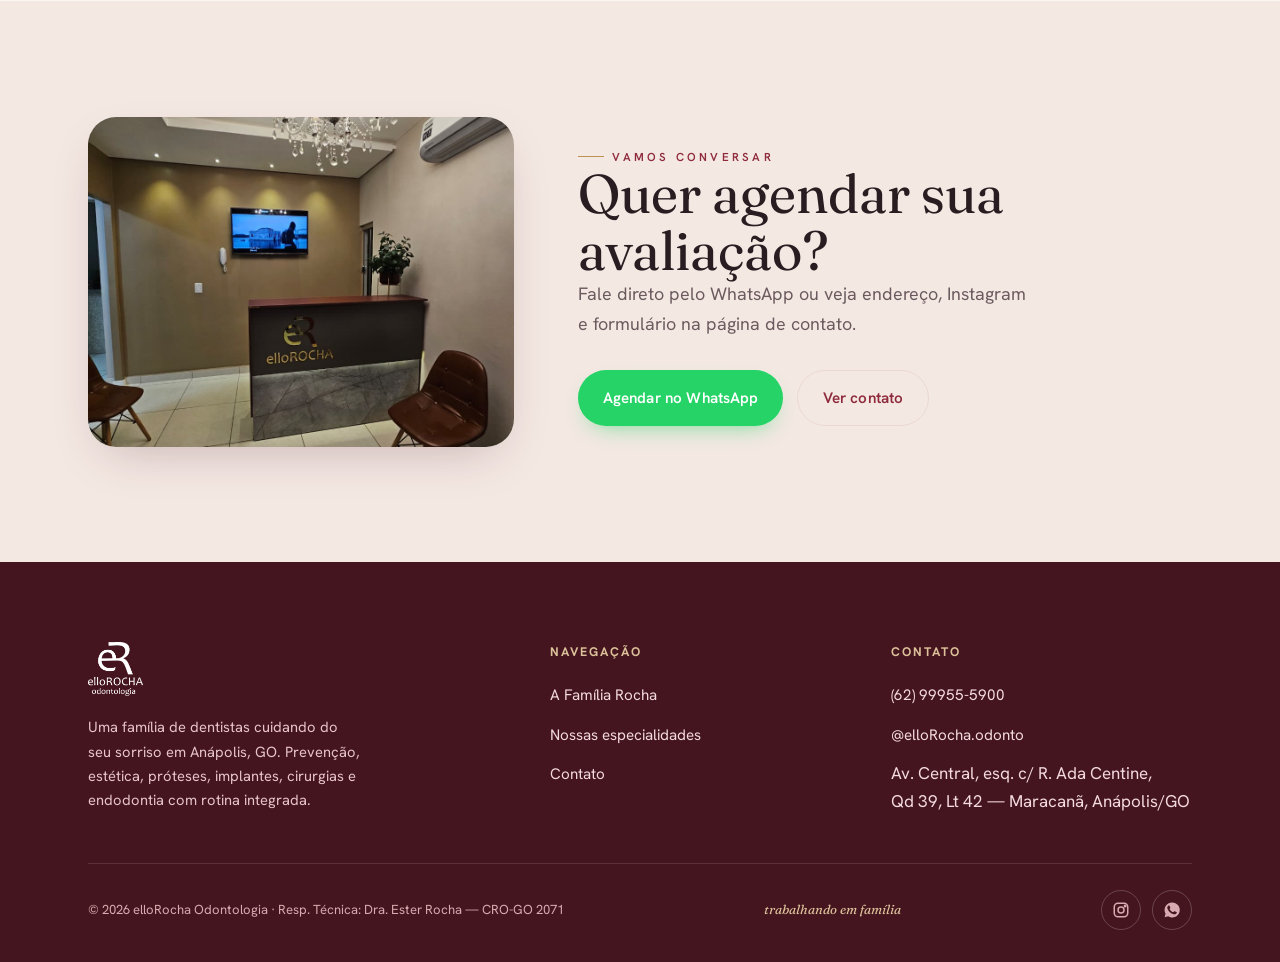
==== commit bb75b6b3: "Atualiza conteudo e imagens do site" ====
--- a/index.html
+++ b/index.html
@@ -4,11 +4,11 @@
 <meta charset="UTF-8">
 <meta name="viewport" content="width=device-width, initial-scale=1">
 <title>elloRocha Odontologia — Cuidado de família em Anápolis, GO</title>
-<meta name="description" content="elloRocha Odontologia: a família Rocha cuidando do seu sorriso em Anápolis. Estética dental, implantes, endodontia e clínico geral com atendimento humanizado.">
+<meta name="description" content="elloRocha Odontologia: a família Rocha cuidando do seu sorriso em Anápolis. Limpeza, cáries, clareamento, próteses, implantes, cirurgias e canal.">
 <link rel="canonical" href="https://ellorocha.com.br/">
 <meta property="og:type" content="website">
 <meta property="og:title" content="elloRocha Odontologia — trabalhando em família">
-<meta property="og:description" content="Estética, implantes, endodontia e clínico geral em Anápolis. Uma família de dentistas cuidando do seu sorriso.">
+<meta property="og:description" content="Limpeza, cáries, estética, próteses, implantes, cirurgias e canal em Anápolis. Uma família de dentistas cuidando do seu sorriso.">
 <meta property="og:image" content="https://ellorocha.com.br/assets/img/logo-bordo.png">
 <meta property="og:locale" content="pt_BR">
 <link rel="icon" href="assets/img/favicon.svg" type="image/svg+xml">
@@ -31,7 +31,7 @@
     "addressRegion":"GO",
     "addressCountry":"BR"
   },
-  "medicalSpecialty":["Cosmetic Dentistry","Oral Surgery","Endodontics"],
+  "medicalSpecialty":["Preventive Dentistry","Cosmetic Dentistry","Prosthodontics","Oral Surgery","Endodontics"],
   "sameAs":["https://instagram.com/elloRocha.odonto"]
 }
 </script>
@@ -67,7 +67,7 @@
       <span class="hero__badge"><span class="dot"></span> Atendendo em Anápolis, GO</span>
       <h1 class="display">Cuidar do seu<br>sorriso é coisa<br>de <span class="accent"><em>família</em></span>.</h1>
       <p class="hero__tagline">trabalhando em família</p>
-      <p class="lead">Somos três dentistas da mesma família — mãe e filhas — unindo estética, implantes, endodontia e clínico geral em um cuidado próximo, honesto e acolhedor.</p>
+      <p class="lead">Somos três dentistas da mesma família — mãe e filhas — unindo prevenção, estética, próteses, implantes, cirurgias e endodontia em um cuidado próximo, honesto e acolhedor.</p>
       <div class="hero__actions">
         <a class="btn btn--wz" href="https://wa.me/5562999555900?text=Ol%C3%A1!%20Gostaria%20de%20agendar%20uma%20avalia%C3%A7%C3%A3o%20na%20elloRocha." target="_blank" rel="noopener">
           <svg viewBox="0 0 24 24" fill="currentColor" aria-hidden="true"><path d="M12 2a10 10 0 0 0-8.6 15l-1.3 4.7 4.8-1.3A10 10 0 1 0 12 2Zm5.8 14.2c-.2.7-1.4 1.3-2 1.4-.5.1-1.2.1-1.9-.1-.4-.1-1-.3-1.8-.6-3-1.3-5-4.4-5.1-4.6-.2-.2-1.3-1.7-1.3-3.2 0-1.5.8-2.3 1.1-2.6.3-.3.6-.4.8-.4h.6c.2 0 .4 0 .6.5l.9 2.1c.1.2.1.4 0 .6l-.4.6-.3.3c-.2.2-.3.4-.1.7.2.3.9 1.4 1.9 2.3 1.3 1.1 2.3 1.5 2.6 1.6.3.1.5.1.7-.1l.9-1.1c.2-.3.4-.2.7-.1l2 1c.3.1.5.2.6.3.1.2.1.7-.1 1.5Z"/></svg>
@@ -77,14 +77,14 @@
       </div>
       <div class="hero__proof">
         <div><div class="num">3</div><div class="lbl">dentistas,<br>uma família</div></div>
-        <div aria-label="3 especialidades + clínico geral"><div class="num">3</div><div class="lbl">especialidades +<br>clínico geral</div></div>
+        <div aria-label="5 áreas de cuidado odontológico"><div class="num">5</div><div class="lbl">áreas de<br>cuidado</div></div>
         <div><div class="num">Anápolis</div><div class="lbl">bairro<br>Maracanã, GO</div></div>
       </div>
     </div>
 
     <div class="hero__media" data-reveal data-delay="2">
       <div class="collage">
-        <figure class="c1"><img src="assets/img/familia-rocha-retrato.webp" alt="Doutoras da família Rocha na elloRocha Odontologia"><figcaption>Família Rocha</figcaption></figure>
+        <figure class="c1 example-photo"><img src="assets/img/familia-rocha-retrato.webp" alt="Doutoras da família Rocha na elloRocha Odontologia"><figcaption>Família Rocha</figcaption><span class="example-photo__label">FOTO EXEMPLO - TIRAR ESSA FOTO</span></figure>
         <figure class="c2"><img src="assets/img/recepcao-1.jpg" alt="Recepção da elloRocha Odontologia"><figcaption>Recepção</figcaption></figure>
         <figure class="c3 tile" aria-hidden="true">
           <span class="er brand-mark" aria-hidden="true"></span>
@@ -101,7 +101,7 @@
   <div class="container trust__row">
     <div class="trust__item"><svg viewBox="0 0 24 24" fill="none" stroke="currentColor" stroke-width="2"><path d="M12 21s-7-4.35-7-10a7 7 0 0 1 14 0c0 5.65-7 10-7 10Z"/><circle cx="12" cy="11" r="2.5"/></svg> <span><strong>Anápolis, GO</strong> · B. Maracanã</span></div>
     <div class="trust__item"><svg viewBox="0 0 24 24" fill="none" stroke="currentColor" stroke-width="2"><path d="M3 11l8-7 8 7"/><path d="M5 10v9h14v-9"/><path d="M9 19v-5h6v5"/></svg> <span>Atendimento <strong>humanizado</strong></span></div>
-    <div class="trust__item"><svg viewBox="0 0 24 24" fill="none" stroke="currentColor" stroke-width="2"><path d="M12 3c2 3 4 4.5 4 8a4 4 0 0 1-8 0c0-3.5 2-5 4-8Z"/></svg> <span>3 especialidades + <strong>clínico geral</strong></span></div>
+    <div class="trust__item"><svg viewBox="0 0 24 24" fill="none" stroke="currentColor" stroke-width="2"><path d="M12 3c2 3 4 4.5 4 8a4 4 0 0 1-8 0c0-3.5 2-5 4-8Z"/></svg> <span><strong>5 áreas</strong> de tratamento</span></div>
     <div class="trust__item"><svg viewBox="0 0 24 24" fill="none" stroke="currentColor" stroke-width="2"><path d="M20 6 9 17l-5-5"/></svg> <span>Profissionais com <strong>registro CRO-GO</strong></span></div>
   </div>
 </section>
@@ -114,7 +114,7 @@
         <span class="eyebrow">A família Rocha</span>
         <h2 class="section-title">Não é só uma clínica.<br>É a nossa <em>família</em> cuidando da sua.</h2>
       </div>
-      <p class="lead" data-reveal data-delay="1">Mãe e duas filhas, cada uma especialista na sua área, atendendo lado a lado. Essa proximidade muda tudo: você é acolhido por gente que trata o seu sorriso como se fosse de casa.</p>
+      <p class="lead" data-reveal data-delay="1">Mãe e filhas trabalhando lado a lado, com áreas que se completam e uma rotina de cuidado próxima, clara e acolhedora.</p>
     </div>
 
     <div class="family-grid">
@@ -122,7 +122,8 @@
       <article class="doc-card" data-reveal data-delay="1">
         <div class="doc-card__photo">
           <span class="doc-card__tag">Matriarca</span>
-          <img src="assets/img/dra-ester.jpg" alt="Dra. Ester Rocha em atendimento">
+          <img src="assets/img/perfil-ester-exemplo.webp" alt="Foto exemplo da Dra. Ester Rocha">
+          <span class="example-photo__label">FOTO EXEMPLO - TIRAR ESSA FOTO</span>
         </div>
         <div class="doc-card__body">
           <h3>Dra. Ester Rocha</h3>
@@ -135,7 +136,8 @@
       <article class="doc-card" data-reveal data-delay="2">
         <div class="doc-card__photo">
           <span class="doc-card__tag">Endodontia</span>
-          <img src="assets/img/dra-larissa.jpg" alt="Dra. Larissa Michelle">
+          <img src="assets/img/perfil-larissa-exemplo.webp" alt="Foto exemplo da Dra. Larissa Michelle">
+          <span class="example-photo__label">FOTO EXEMPLO - TIRAR ESSA FOTO</span>
         </div>
         <div class="doc-card__body">
           <h3>Dra. Larissa Michelle</h3>
@@ -148,7 +150,8 @@
       <article class="doc-card" data-reveal data-delay="3">
         <div class="doc-card__photo">
           <span class="doc-card__tag">Implantes</span>
-          <img src="assets/img/dra-stephanie.jpg" alt="Dra. Stéphanie Caroline em atendimento">
+          <img src="assets/img/perfil-stephanie-exemplo.webp" alt="Foto exemplo da Dra. Stéphanie Caroline">
+          <span class="example-photo__label">FOTO EXEMPLO - TIRAR ESSA FOTO</span>
         </div>
         <div class="doc-card__body">
           <h3>Dra. Stéphanie Caroline</h3>
@@ -165,33 +168,39 @@
 <section class="section section--nude" id="especialidades">
   <div class="container">
     <div class="head head--center" data-reveal>
-      <span class="eyebrow">Nossas especialidades</span>
+      <span class="eyebrow">Tratamentos</span>
       <h2 class="section-title">Tudo o que o seu sorriso<br>precisa, <em>na mesma casa</em>.</h2>
     </div>
     <div class="serv-grid">
       <article class="serv-card" data-reveal data-delay="1">
-        <figure class="serv-card__photo"><img src="assets/img/sorriso-1.jpg" alt="Sorriso em planejamento estético"></figure>
+        <figure class="serv-card__photo"><img src="assets/img/tratamento-clinica-geral.webp" alt="Itens de prevenção, limpeza e cuidado odontológico"></figure>
+        <h3>Limpeza, prevenção e cáries</h3>
+        <p>Profilaxia, restaurações e acompanhamento para resolver pequenos problemas antes que virem urgência.</p>
+        <a class="link-arrow" href="especialidades.html#limpeza">Ver mais <svg viewBox="0 0 24 24" fill="none" stroke="currentColor" stroke-width="2"><path d="M5 12h14M13 6l6 6-6 6"/></svg></a>
+      </article>
+      <article class="serv-card" data-reveal data-delay="2">
+        <figure class="serv-card__photo"><img src="assets/img/tratamento-estetica.webp" alt="Sorriso com facetas e estética dental"></figure>
         <h3>Estética dental</h3>
-        <p>Lentes de contato, facetas, clareamento e design do sorriso para realçar a sua beleza natural.</p>
+        <p>Clareamento, facetas, lentes e planejamento do sorriso com naturalidade.</p>
         <a class="link-arrow" href="especialidades.html#estetica">Ver mais <svg viewBox="0 0 24 24" fill="none" stroke="currentColor" stroke-width="2"><path d="M5 12h14M13 6l6 6-6 6"/></svg></a>
       </article>
-      <article class="serv-card" data-reveal data-delay="2">
-        <figure class="serv-card__photo"><img src="assets/img/dra-stephanie.jpg" alt="Dra. Stéphanie Caroline em atendimento"></figure>
-        <h3>Implantes &amp; cirurgia</h3>
-        <p>Reabilitação completa com implantes e próteses para você voltar a mastigar e sorrir com confiança.</p>
+      <article class="serv-card" data-reveal data-delay="3">
+        <figure class="serv-card__photo"><img src="assets/img/tratamento-implantes.webp" alt="Modelo educativo de implante dentário"></figure>
+        <h3>Implantes &amp; cirurgias</h3>
+        <p>Implantes, extrações, sisos, enxertos e L-PRF quando o caso precisa de reconstrução.</p>
         <a class="link-arrow" href="especialidades.html#implantes">Ver mais <svg viewBox="0 0 24 24" fill="none" stroke="currentColor" stroke-width="2"><path d="M5 12h14M13 6l6 6-6 6"/></svg></a>
       </article>
-      <article class="serv-card" data-reveal data-delay="3">
-        <figure class="serv-card__photo"><img src="assets/img/dra-larissa.jpg" alt="Dra. Larissa Michelle em atendimento"></figure>
+      <article class="serv-card" data-reveal data-delay="4">
+        <figure class="serv-card__photo"><img src="assets/img/tratamento-proteses.webp" alt="Coroas, ponte e próteses dentárias sem implante"></figure>
+        <h3>Próteses dentárias</h3>
+        <p>Coroas, próteses fixas ou removíveis e pino/núcleo para recuperar dentes com raiz preservada.</p>
+        <a class="link-arrow" href="especialidades.html#proteses">Ver mais <svg viewBox="0 0 24 24" fill="none" stroke="currentColor" stroke-width="2"><path d="M5 12h14M13 6l6 6-6 6"/></svg></a>
+      </article>
+      <article class="serv-card" data-reveal data-delay="5">
+        <figure class="serv-card__photo"><img src="assets/img/tratamento-endodontia.webp" alt="Ilustração educativa de tratamento de canal"></figure>
         <h3>Endodontia</h3>
-        <p>Tratamento de canal para aliviar a dor, controlar infecções e preservar o dente natural sempre que possível.</p>
+        <p>Tratamento de canal para aliviar dor, controlar infecções e preservar o dente natural.</p>
         <a class="link-arrow" href="especialidades.html#endodontia">Ver mais <svg viewBox="0 0 24 24" fill="none" stroke="currentColor" stroke-width="2"><path d="M5 12h14M13 6l6 6-6 6"/></svg></a>
-      </article>
-      <article class="serv-card" data-reveal data-delay="4">
-        <figure class="serv-card__photo"><img src="assets/img/consultorio-1.jpg" alt="Consultório da elloRocha pronto para atendimento"></figure>
-        <h3>Clínica geral</h3>
-        <p>Limpezas, avaliações, restaurações e prevenção para manter sua rotina odontológica em dia.</p>
-        <a class="link-arrow" href="especialidades.html#clinica-geral">Ver mais <svg viewBox="0 0 24 24" fill="none" stroke="currentColor" stroke-width="2"><path d="M5 12h14M13 6l6 6-6 6"/></svg></a>
       </article>
     </div>
   </div>
@@ -203,7 +212,7 @@
     <div class="head" data-reveal style="margin-bottom:0">
       <span class="eyebrow">A clínica por dentro</span>
       <h2 class="section-title">Um espaço pensado para você se sentir <em>à vontade</em>.</h2>
-      <p class="lead">As fotos da clínica entram como prova de confiança: fachada fácil de reconhecer, recepção acolhedora e consultórios preparados para um atendimento tranquilo.</p>
+      <p class="lead">Da chegada à sala de atendimento, a clínica foi pensada para receber você com tranquilidade. Ambientes claros, recepção acolhedora e salas preparadas para um cuidado seguro, próximo e sem pressa.</p>
     </div>
     <div class="clinic-gallery" data-reveal data-delay="1">
       <figure class="wide"><img src="assets/img/fachada-ellorocha.jpg" alt="Fachada da elloRocha Odontologia"><figcaption>Chegada</figcaption></figure>
@@ -226,7 +235,7 @@
       <div class="feat" data-reveal data-delay="1"><div class="feat__n">i</div><h3>Confiança de casa</h3><p>Você é atendido sempre pelas mesmas profissionais, que se conhecem e conversam sobre o seu caso.</p></div>
       <div class="feat" data-reveal data-delay="2"><div class="feat__n">ii</div><h3>Atendimento humano</h3><p>Sem pressa e sem julgamento. A gente explica cada passo e respeita o seu tempo.</p></div>
       <div class="feat" data-reveal data-delay="3"><div class="feat__n">iii</div><h3>Limpeza elogiada</h3><p>Profilaxia caprichada e detalhista — um dos cuidados que mais rendem elogios das pacientes.</p></div>
-      <div class="feat" data-reveal data-delay="4"><div class="feat__n">iv</div><h3>Várias áreas, um lugar</h3><p>Estética, implantes, endodontia e clínico geral sob o mesmo teto, com planejamento integrado entre as especialistas.</p></div>
+      <div class="feat" data-reveal data-delay="4"><div class="feat__n">iv</div><h3>Várias áreas, um lugar</h3><p>Prevenção, estética, próteses, implantes, cirurgias e endodontia sob o mesmo teto, com planejamento integrado entre as especialistas.</p></div>
     </div>
   </div>
 </section>
@@ -327,7 +336,7 @@
     <div class="footer__top">
       <div>
         <img src="assets/img/logo-branco.png" alt="elloRocha Odontologia">
-        <p>Uma família de dentistas cuidando do seu sorriso em Anápolis, GO. Estética, implantes, endodontia e clínica geral, com rotina preventiva integrada.</p>
+        <p>Uma família de dentistas cuidando do seu sorriso em Anápolis, GO. Prevenção, estética, próteses, implantes, cirurgias e endodontia com rotina integrada.</p>
       </div>
       <div>
         <h4>Navegação</h4>
--- a/assets/css/styles.css
+++ b/assets/css/styles.css
@@ -198,6 +198,14 @@
   color:var(--bordo); font-size:.7rem; font-weight:600; letter-spacing:.04em;
   padding:.35em .7em; border-radius:999px; backdrop-filter:blur(4px);
 }
+.example-photo{ position:relative; }
+.example-photo__label{
+  position:absolute; z-index:4; left:0; right:0; bottom:0; display:block;
+  padding:.55rem .8rem; background:rgba(69,21,31,.88); color:#fff;
+  font-size:.68rem; line-height:1.1; font-weight:800; letter-spacing:.12em;
+  text-align:center; text-transform:uppercase;
+}
+.collage .example-photo figcaption{ bottom:38px; }
 
 /* =====================================================================
    TRUST STRIP
@@ -228,17 +236,20 @@
 }
 .doc-card:hover{ transform:translateY(-8px); box-shadow:var(--shadow); }
 .doc-card__photo{
-  aspect-ratio:4/4.4; display:flex; align-items:center; justify-content:center; position:relative;
+  aspect-ratio:4/5.15; display:flex; align-items:center; justify-content:center; position:relative;
   background:linear-gradient(155deg,var(--nude),var(--blush));
   overflow:hidden;
 }
-.doc-card__photo img{ width:100%; height:100%; object-fit:cover; }
-.doc-card:nth-child(1) .doc-card__photo img{ object-position:58% 42%; }
-.doc-card:nth-child(2) .doc-card__photo img{ object-position:50% 28%; }
-.doc-card:nth-child(3) .doc-card__photo img{ object-position:54% 34%; }
+.doc-card__photo img{
+  width:100%;
+  height:calc(100% - 3.4rem);
+  margin-top:3.4rem;
+  object-fit:cover;
+  object-position:center top;
+}
 .doc-card__mono{ font-family:var(--serif); font-style:italic; font-size:6rem; color:var(--bordo); opacity:.9; }
 .doc-card__photo::after{ content:""; position:absolute; inset:auto 0 0 0; height:42%; background:linear-gradient(180deg,transparent,rgba(69,21,31,.04)); }
-.doc-card__tag{ position:absolute; top:14px; left:14px; background:var(--paper); color:var(--bordo); font-size:.72rem; font-weight:700; letter-spacing:.04em; padding:.4em .8em; border-radius:999px; box-shadow:var(--shadow-sm); }
+.doc-card__tag{ position:absolute; z-index:5; top:14px; left:14px; background:var(--paper); color:var(--bordo); font-size:.72rem; font-weight:700; letter-spacing:.04em; padding:.4em .8em; border-radius:999px; box-shadow:var(--shadow-sm); }
 .doc-card__body{ padding:1.5rem 1.5rem 1.7rem; }
 .doc-card__body h3{ font-size:1.4rem; font-weight:500; }
 .doc-card__role{ color:var(--bordo); font-weight:600; font-size:.9rem; margin-top:.15rem; }
@@ -248,10 +259,10 @@
 /* =====================================================================
    ESPECIALIDADES
    ===================================================================== */
-.serv-grid{ display:grid; grid-template-columns:repeat(4,1fr); gap:1.4rem; }
+.serv-grid{ display:grid; grid-template-columns:repeat(5,1fr); gap:1.1rem; }
 .serv-card{
   background:var(--paper); border:1px solid var(--linha); border-radius:var(--radius-lg);
-  padding:2rem 1.8rem; transition:.45s var(--ease); position:relative; overflow:hidden;
+  padding:1.5rem 1.25rem; transition:.45s var(--ease); position:relative; overflow:hidden;
   display:flex; flex-direction:column; gap:.9rem; min-height:240px;
 }
 .serv-card::before{ content:""; position:absolute; inset:0 0 auto 0; height:3px; background:linear-gradient(90deg,var(--champagne),var(--bordo)); transform:scaleX(0); transform-origin:left; transition:transform .5s var(--ease); }
@@ -260,12 +271,13 @@
 .serv-card__photo{ aspect-ratio:4/3; border-radius:calc(var(--radius) - 6px); overflow:hidden; background:var(--nude); }
 .serv-card__photo img{ width:100%; height:100%; object-fit:cover; }
 .serv-card:nth-child(1) .serv-card__photo img{ object-position:center; }
-.serv-card:nth-child(2) .serv-card__photo img{ object-position:center 30%; }
-.serv-card:nth-child(3) .serv-card__photo img{ object-position:center 22%; }
+.serv-card:nth-child(2) .serv-card__photo img{ object-position:center; }
+.serv-card:nth-child(3) .serv-card__photo img{ object-position:center; }
 .serv-card:nth-child(4) .serv-card__photo img{ object-position:center; }
+.serv-card:nth-child(5) .serv-card__photo img{ object-position:center; }
 .serv-card__ico{ width:54px; height:54px; border-radius:14px; display:flex; align-items:center; justify-content:center; background:var(--nude); color:var(--bordo); }
 .serv-card__ico svg{ width:26px; height:26px; }
-.serv-card h3{ font-size:1.32rem; font-weight:500; }
+.serv-card h3{ font-size:1.18rem; font-weight:500; }
 .serv-card p{ color:var(--mid); font-size:.95rem; flex:1; }
 .serv-card .link-arrow{ font-size:.9rem; }
 
@@ -413,7 +425,7 @@
 
 /* página única de especialidades */
 .treatment-jump{
-  display:grid; grid-template-columns:repeat(4,1fr); gap:.8rem;
+  display:grid; grid-template-columns:repeat(5,1fr); gap:.8rem;
 }
 .treatment-jump a{
   display:flex; align-items:center; justify-content:center; min-height:58px;
@@ -431,8 +443,19 @@
   overflow:hidden; border-radius:var(--radius-lg); box-shadow:var(--shadow); background:var(--paper);
 }
 .specialty-section img{ width:100%; height:100%; aspect-ratio:4/3.35; object-fit:cover; }
-.specialty-section img[src*="dra-stephanie"]{ object-position:center 28%; }
-.specialty-section img[src*="dra-larissa"]{ object-position:center 24%; }
+.specialty-hero-collage{
+  display:grid; grid-template-columns:1.15fr 1fr 1fr; grid-template-rows:repeat(2, minmax(150px, 1fr));
+  gap:14px; align-self:stretch;
+}
+.specialty-hero-collage figure{
+  position:relative; overflow:hidden; border-radius:var(--radius-lg); box-shadow:var(--shadow-sm); background:var(--paper);
+}
+.specialty-hero-collage figure:first-child{ grid-row:span 2; }
+.specialty-hero-collage img{ width:100%; height:100%; object-fit:cover; }
+.specialty-hero-collage figcaption{
+  position:absolute; left:12px; bottom:12px; border-radius:999px; padding:.35em .75em;
+  background:rgba(251,246,241,.92); color:var(--bordo); font-size:.72rem; font-weight:700;
+}
 .treatment-list{ display:grid; gap:.65rem; margin:1.4rem 0 1.8rem; color:var(--mid); }
 .treatment-list li{
   position:relative; padding-left:1.3rem;
@@ -480,6 +503,8 @@
   .treatment-jump{ grid-template-columns:repeat(2,1fr); }
   .specialty-section__grid{ grid-template-columns:1fr; }
   .specialty-section__grid--reverse figure{ order:0; }
+  .specialty-hero-collage{ order:-1; grid-template-rows:repeat(2, 150px); }
+  .behind-grid{ grid-template-columns:1fr 1fr; }
   .footer__top{ grid-template-columns:1fr 1fr; }
   .collage{ grid-auto-rows:56px; }
   .page-hero__media{ order:-1; }
@@ -495,7 +520,30 @@
   .nav__cta .btn{ display:none; }
   body.menu-open{ overflow:hidden; }
   .serv-grid,.family-grid,.testi-grid,.benefit-grid,.feat-grid,.steps{ grid-template-columns:1fr; }
-  .treatment-jump{ grid-template-columns:1fr; }
+  .treatment-jump{
+    display:flex;
+    gap:.65rem;
+    overflow-x:auto;
+    padding-bottom:.25rem;
+    scroll-snap-type:x proximity;
+    -webkit-overflow-scrolling:touch;
+  }
+  .treatment-jump a{
+    flex:0 0 auto;
+    min-width:max-content;
+    min-height:44px;
+    white-space:nowrap;
+    padding:.65rem .95rem;
+    scroll-snap-align:start;
+  }
+  .specialty-hero-collage{
+    grid-template-columns:1fr 1fr;
+    grid-template-rows:none;
+    align-self:auto;
+  }
+  .specialty-hero-collage figure:first-child{ grid-row:auto; }
+  .specialty-hero-collage img{ aspect-ratio:4/3; }
+  .behind-grid{ grid-template-columns:1fr; }
   .footer__top{ grid-template-columns:1fr; gap:2rem; }
   .resp{ grid-template-columns:1fr; text-align:center; justify-items:center; }
   .hero__proof{ gap:1.4rem; }
@@ -519,6 +567,17 @@
 .visual-proof figcaption{ padding:.8rem 1rem; color:var(--mid); font-size:.82rem; background:var(--paper); }
 .service-visual figure:nth-child(2) img{ object-position:center top; }
 
+.behind-grid{ display:grid; grid-template-columns:repeat(3,1fr); gap:1.4rem; }
+.behind-grid figure{ overflow:hidden; border-radius:var(--radius-lg); box-shadow:var(--shadow-sm); background:var(--paper); border:1px solid var(--linha); }
+.behind-grid img{ width:100%; height:100%; aspect-ratio:4/3; object-fit:cover; }
+.behind-grid figcaption{ padding:.85rem 1rem; color:var(--mid); font-size:.84rem; background:var(--paper); }
+@media (max-width:980px){
+  .behind-grid{ grid-template-columns:1fr 1fr; }
+}
+@media (max-width:680px){
+  .behind-grid{ grid-template-columns:1fr; }
+}
+
 /* ---------- Clínica por dentro ---------- */
 .visual-story{ background:var(--marfim); }
 .visual-story__grid{ display:grid; grid-template-columns:.78fr 1.22fr; gap:clamp(2rem,5vw,4rem); align-items:center; }
@@ -527,6 +586,7 @@
 .clinic-gallery .wide{ grid-column:1; grid-row:1 / span 2; }
 .clinic-gallery .tall{ grid-column:3; grid-row:1 / span 2; }
 .clinic-gallery img{ width:100%; height:100%; object-fit:cover; }
+.clinic-gallery .wide img{ object-position:78% top; }
 .clinic-gallery figcaption{
   position:absolute; left:12px; bottom:12px; border-radius:999px; padding:.35em .75em;
   background:rgba(251,246,241,.92); color:var(--bordo); font-size:.72rem; font-weight:700;
